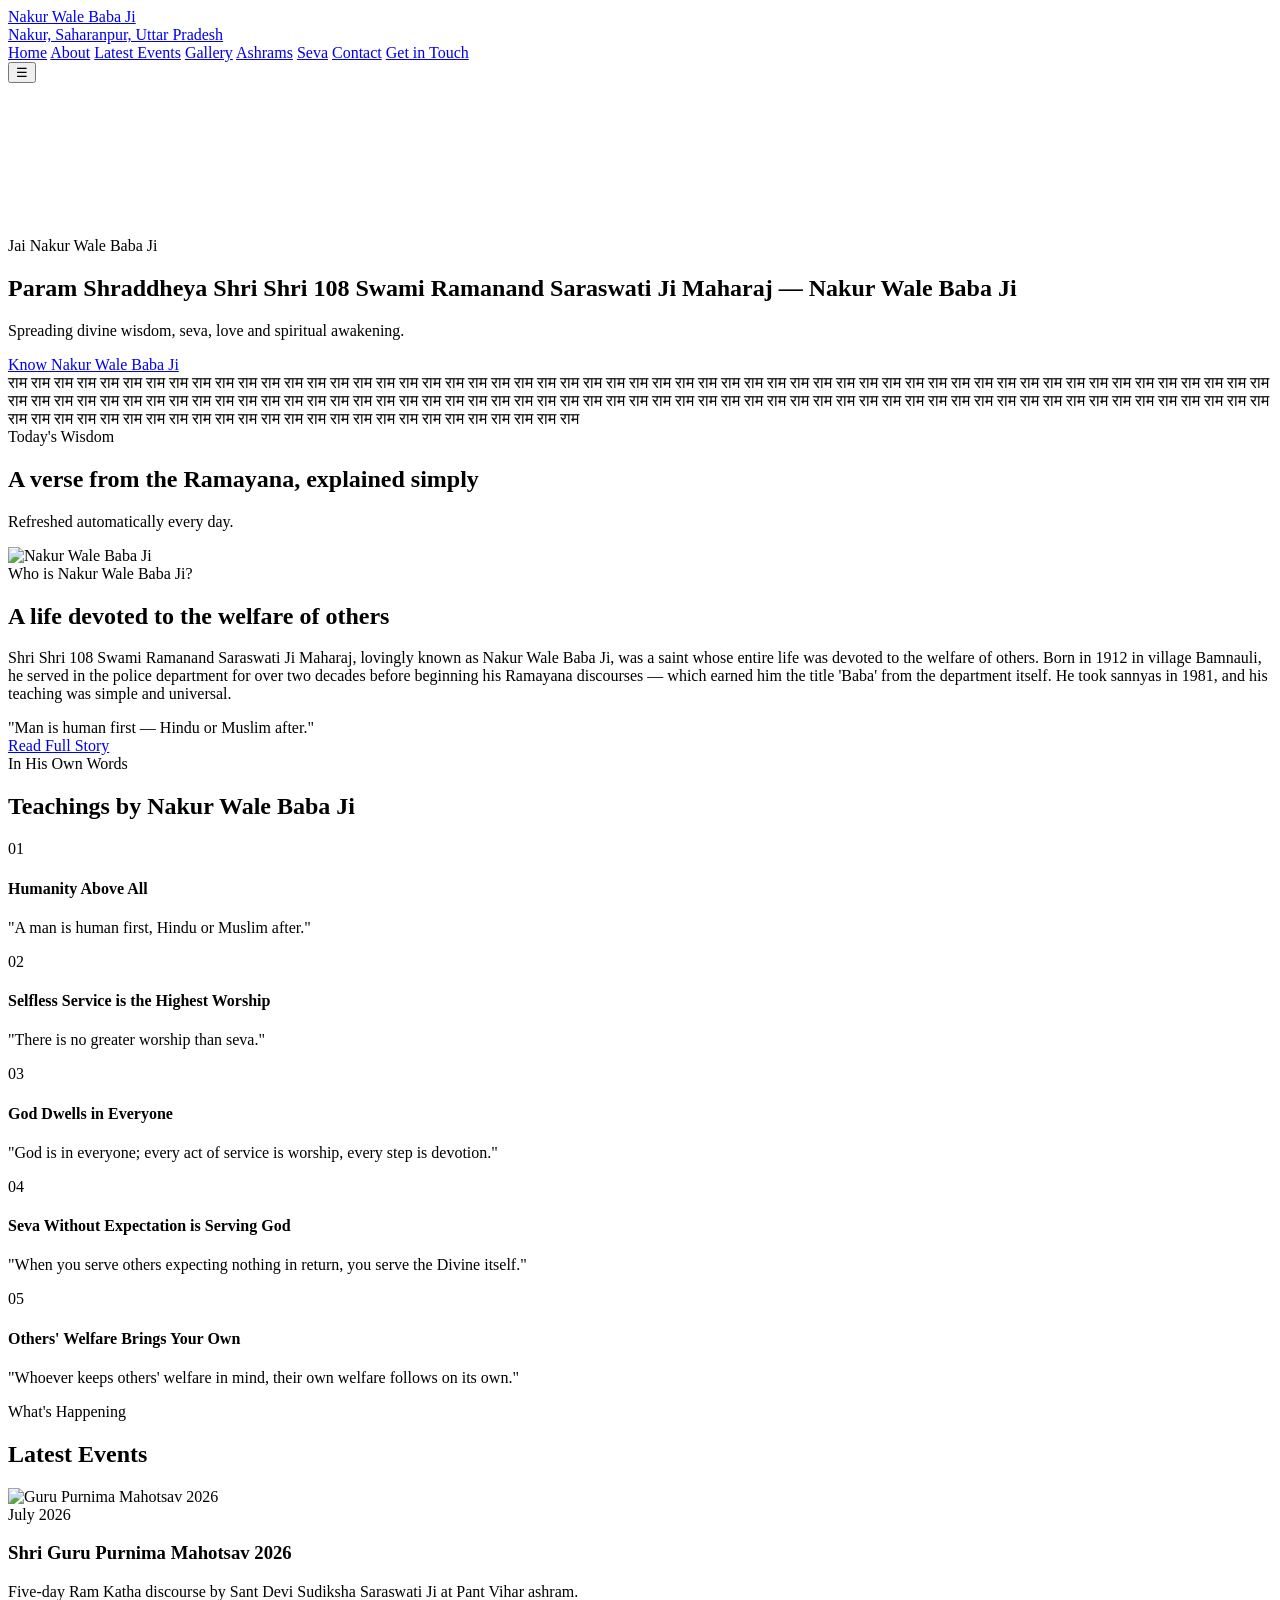
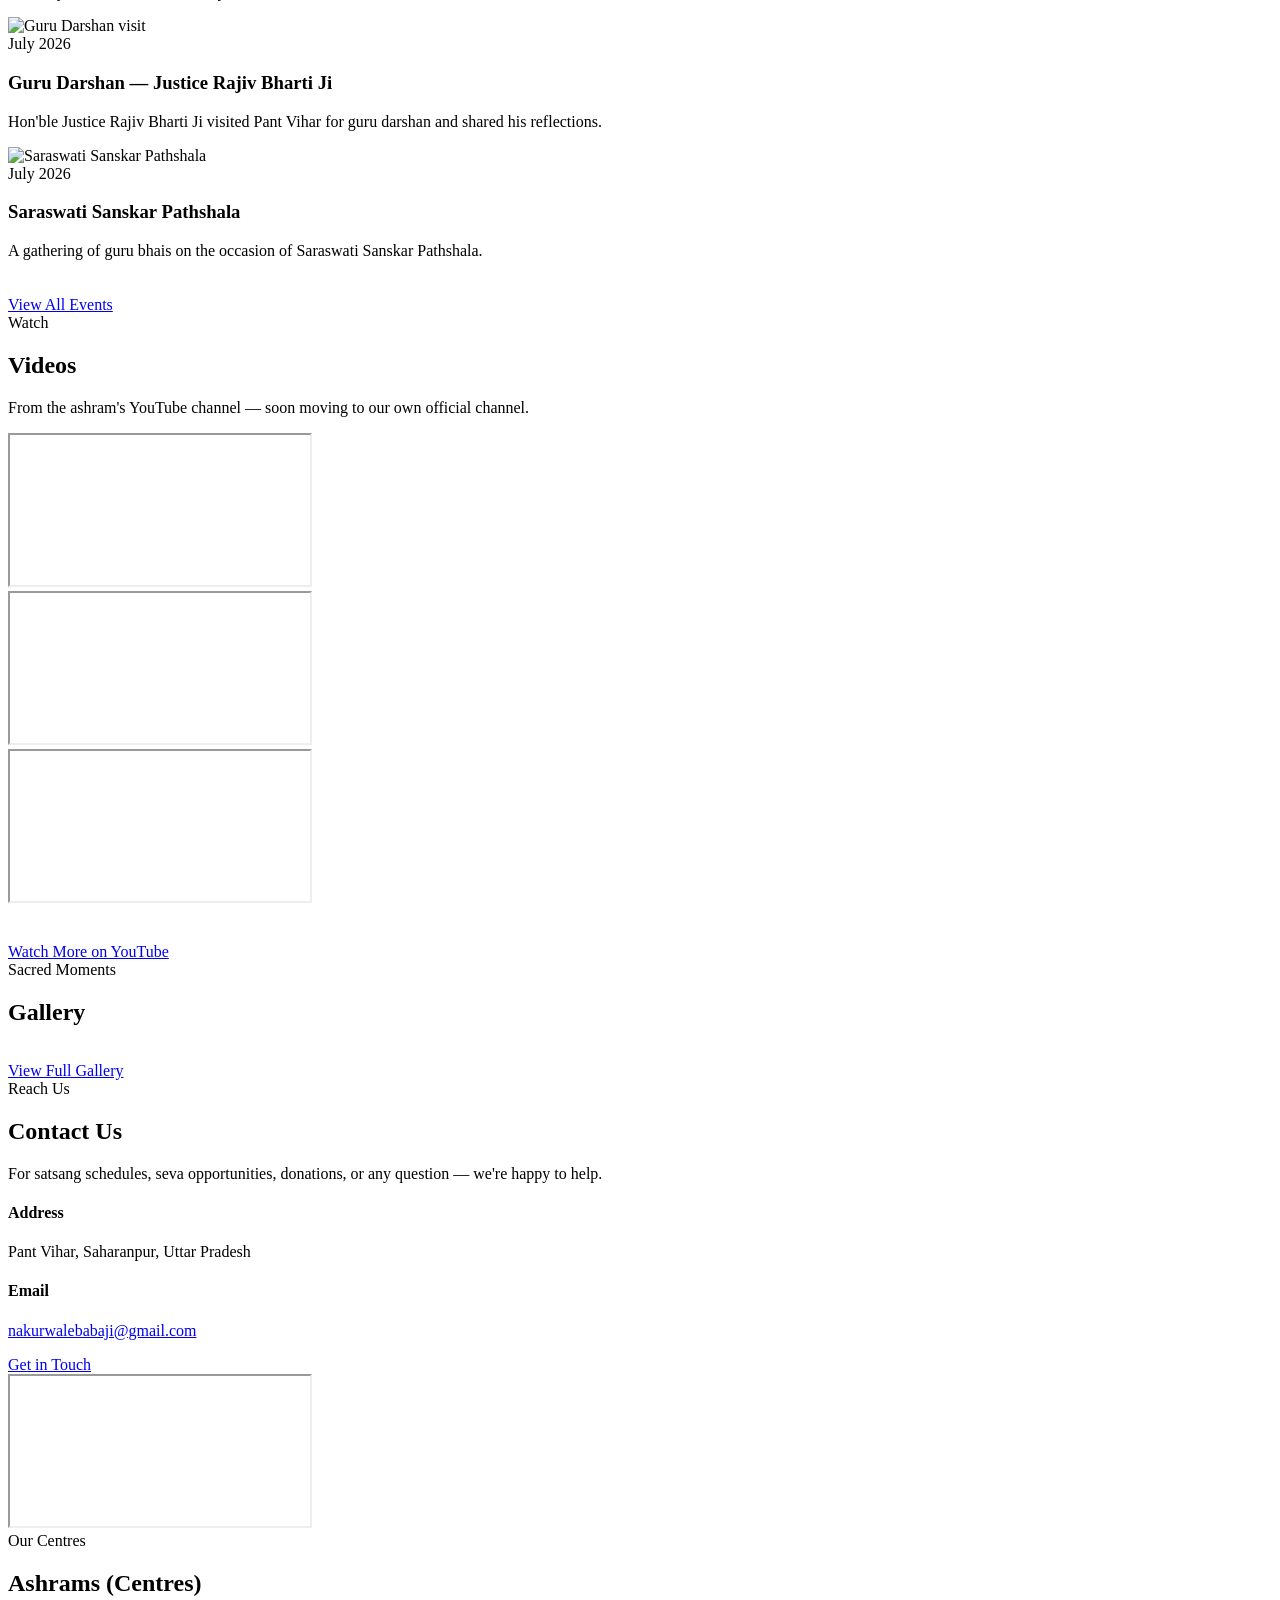
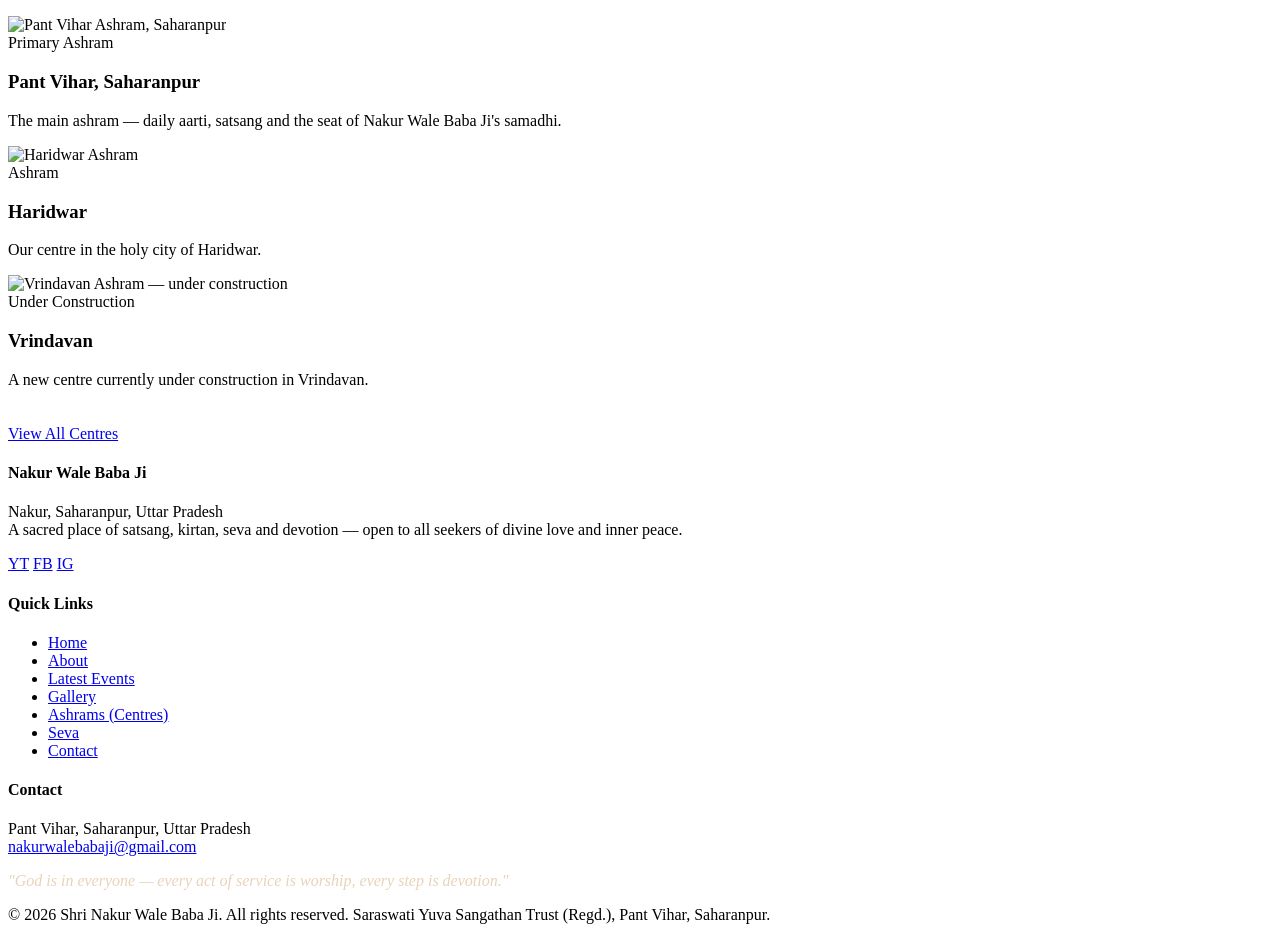
==== index.html @ 9f9c10e1 "Add files via upload" ====
<!DOCTYPE html>
<html lang="en">
<head>
<meta charset="UTF-8">
<meta name="viewport" content="width=device-width, initial-scale=1.0">
<title>Nakur Wale Baba Ji | Nakur, Saharanpur</title>
<meta name="description" content="Official website of Shri Nakur Wale Baba Ji — spreading divine wisdom, seva, love, and spiritual awakening from Nakur, Saharanpur.">
<link rel="preconnect" href="https://fonts.googleapis.com">
<link href="https://fonts.googleapis.com/css2?family=Merriweather:wght@700;900&family=Noto+Serif+Devanagari&family=Poppins:wght@400;500;600;700&display=swap" rel="stylesheet">
<link rel="stylesheet" href="assets/css/style.css">
</head>
<body>

<header class="site-header">
  <div class="header-inner">
    <a href="index.html" class="brand">
      <img src="https://nakurwalebabaji.com/images/logo.png" alt="Nakur Wale Baba Ji" onerror="this.style.display='none'">
      <div class="brand-text">
        <div class="title">Nakur Wale Baba Ji</div>
        <div class="sub">Nakur, Saharanpur, Uttar Pradesh</div>
      </div>
    </a>
    <nav class="nav">
      <a href="index.html" class="active">Home</a>
      <a href="about.html">About</a>
      <a href="events.html">Latest Events</a>
      <a href="gallery.html">Gallery</a>
      <a href="ashrams.html">Ashrams</a>
      <a href="seva.html">Seva</a>
      <a href="contact.html">Contact</a>
      <a href="contact.html" class="btn btn-primary nav-cta">Get in Touch</a>
    </nav>
    <button class="nav-toggle" aria-label="Menu">&#9776;</button>
  </div>
</header>

<!-- 1. HERO -->
<section class="hero">
  <video autoplay muted loop playsinline>
    <source src="https://nakurwalebabaji.com/background%20effect/hero-bg.mp4" type="video/mp4">
  </video>
  <div class="hero-content">
    <div class="hero-overline">Jai Nakur Wale Baba Ji</div>
    <h1>Param Shraddheya Shri Shri 108 Swami Ramanand Saraswati Ji Maharaj — Nakur Wale Baba Ji</h1>
    <p class="sub">Spreading divine wisdom, seva, love and spiritual awakening.</p>
    <div class="hero-buttons">
      <a href="about.html" class="btn btn-gold">Know Nakur Wale Baba Ji</a>
      <a href="contact.html" class="btn btn-outline" style="color:#fff;border-color:#fff;">Contact Us</a>
    </div>
  </div>
</section>
<div class="ram-band"><span>राम राम राम राम राम राम राम राम राम राम राम राम राम राम राम राम राम राम राम राम राम राम राम राम राम राम राम राम राम राम राम राम राम राम राम राम राम राम राम राम राम राम राम राम राम राम राम राम राम राम राम राम राम राम राम राम राम राम राम राम राम राम राम राम राम राम राम राम राम राम राम राम राम राम राम राम राम राम राम राम राम राम राम राम राम राम राम राम राम राम राम राम राम राम राम राम राम राम राम राम राम राम राम राम राम राम राम राम राम राम राम राम राम राम राम राम राम राम राम राम राम राम राम राम राम राम राम राम राम राम राम राम राम राम राम</span></div>

<!-- 2. TODAY'S WISDOM -->
<section class="section">
  <div class="container">
    <div class="section-head">
      <div class="overline">Today's Wisdom</div>
      <h2>A verse from the Ramayana, explained simply</h2>
      <p>Refreshed automatically every day.</p>
    </div>
    <div class="wisdom-card" id="daily-wisdom"><!-- filled by main.js --></div>
  </div>
</section>

<!-- 3. WHO IS NAKUR WALE BABA JI -->
<section class="section section-alt">
  <div class="container">
    <div class="bio-grid">
      <img src="https://nakurwalebabaji.com/images/Nakud%20wale%20baba%20ji/photo2.jpg" alt="Nakur Wale Baba Ji">
      <div>
        <div class="overline">Who is Nakur Wale Baba Ji?</div>
        <h2>A life devoted to the welfare of others</h2>
        <p>Shri Shri 108 Swami Ramanand Saraswati Ji Maharaj, lovingly known as Nakur Wale Baba Ji, was a saint whose entire life was devoted to the welfare of others. Born in 1912 in village Bamnauli, he served in the police department for over two decades before beginning his Ramayana discourses — which earned him the title 'Baba' from the department itself. He took sannyas in 1981, and his teaching was simple and universal.</p>
        <div class="pull-quote">"Man is human first — Hindu or Muslim after."</div>
        <a href="about.html" class="btn btn-primary">Read Full Story</a>
      </div>
    </div>
  </div>
</section>

<!-- 4. TOP 5 TEACHINGS -->
<section class="section">
  <div class="container">
    <div class="section-head">
      <div class="overline">In His Own Words</div>
      <h2>Teachings by Nakur Wale Baba Ji</h2>
    </div>
    <div class="teach-grid">
      <div class="teach-card"><div class="teach-num">01</div><h4>Humanity Above All</h4><p>"A man is human first, Hindu or Muslim after."</p></div>
      <div class="teach-card"><div class="teach-num">02</div><h4>Selfless Service is the Highest Worship</h4><p>"There is no greater worship than seva."</p></div>
      <div class="teach-card"><div class="teach-num">03</div><h4>God Dwells in Everyone</h4><p>"God is in everyone; every act of service is worship, every step is devotion."</p></div>
      <div class="teach-card"><div class="teach-num">04</div><h4>Seva Without Expectation is Serving God</h4><p>"When you serve others expecting nothing in return, you serve the Divine itself."</p></div>
      <div class="teach-card"><div class="teach-num">05</div><h4>Others' Welfare Brings Your Own</h4><p>"Whoever keeps others' welfare in mind, their own welfare follows on its own."</p></div>
    </div>
  </div>
</section>

<!-- 5. LATEST EVENTS -->
<section class="section section-alt">
  <div class="container">
    <div class="section-head">
      <div class="overline">What's Happening</div>
      <h2>Latest Events</h2>
    </div>
    <div class="card-grid">
      <div class="card">
        <img src="https://nakurwalebabaji.com/images/Different%20events/photo55.jpg" alt="Guru Purnima Mahotsav 2026">
        <div class="card-body">
          <div class="card-tag">July 2026</div>
          <h3>Shri Guru Purnima Mahotsav 2026</h3>
          <p>Five-day Ram Katha discourse by Sant Devi Sudiksha Saraswati Ji at Pant Vihar ashram.</p>
        </div>
      </div>
      <div class="card">
        <img src="https://nakurwalebabaji.com/images/Different%20events/photo60.jpg" alt="Guru Darshan visit">
        <div class="card-body">
          <div class="card-tag">July 2026</div>
          <h3>Guru Darshan — Justice Rajiv Bharti Ji</h3>
          <p>Hon'ble Justice Rajiv Bharti Ji visited Pant Vihar for guru darshan and shared his reflections.</p>
        </div>
      </div>
      <div class="card">
        <img src="https://nakurwalebabaji.com/images/Different%20events/photo63.jpg" alt="Saraswati Sanskar Pathshala">
        <div class="card-body">
          <div class="card-tag">July 2026</div>
          <h3>Saraswati Sanskar Pathshala</h3>
          <p>A gathering of guru bhais on the occasion of Saraswati Sanskar Pathshala.</p>
        </div>
      </div>
    </div>
    <div class="center" style="margin-top:36px;"><a href="events.html" class="btn btn-outline">View All Events</a></div>
  </div>
</section>

<!-- 6. VIDEOS -->
<section class="section">
  <div class="container">
    <div class="section-head">
      <div class="overline">Watch</div>
      <h2>Videos</h2>
      <p>From the ashram's YouTube channel — soon moving to our own official channel.</p>
    </div>
    <div class="video-grid">
      <div class="video-frame"><iframe src="https://www.youtube.com/embed/sif52bqb5RY" title="Guru Purnima Ram Katha Day 5" allowfullscreen></iframe></div>
      <div class="video-frame"><iframe src="https://www.youtube.com/embed/N9a1d86DzR4" title="Guru Darshan — Justice Rajiv Bharti Ji" allowfullscreen></iframe></div>
      <div class="video-frame"><iframe src="https://www.youtube.com/embed/VY44KoU8FEs" title="Guru Purnima Mahotsav performance" allowfullscreen></iframe></div>
    </div>
    <div class="center" style="margin-top:36px;"><a href="https://www.youtube.com/@bawavideo" target="_blank" rel="noopener" class="btn btn-outline">Watch More on YouTube</a></div>
  </div>
</section>

<!-- 7. GALLERY PREVIEW -->
<section class="section section-alt">
  <div class="container">
    <div class="section-head">
      <div class="overline">Sacred Moments</div>
      <h2>Gallery</h2>
    </div>
    <div class="gallery-grid" id="gallery-preview"><!-- filled by gallery-data.js --></div>
    <div class="center" style="margin-top:36px;"><a href="gallery.html" class="btn btn-outline">View Full Gallery</a></div>
  </div>
</section>

<!-- 8. CONTACT (mini) -->
<section class="section">
  <div class="container contact-grid">
    <div>
      <div class="overline">Reach Us</div>
      <h2>Contact Us</h2>
      <p>For satsang schedules, seva opportunities, donations, or any question — we're happy to help.</p>
      <div class="info-card">
        <h4>Address</h4>
        <p class="mb-0">Pant Vihar, Saharanpur, Uttar Pradesh</p>
      </div>
      <div class="info-card">
        <h4>Email</h4>
        <p class="mb-0"><a href="mailto:nakurwalebabaji@gmail.com">nakurwalebabaji@gmail.com</a></p>
      </div>
      <a href="contact.html" class="btn btn-primary">Get in Touch</a>
    </div>
    <div class="map-frame">
      <iframe src="https://www.google.com/maps/embed?pb=!1m18!1m12!1m3!1d216.07798300968773!2d77.53344246072008!3d29.94355222826942!2m3!1f0!2f0!3f0!3m2!1i1024!2i768!4f13.1!3m3!1m2!1s0x390eeb753256bc79%3A0x6774fd08e0a36e90!2sNakur%20Wale%20Baba%20Ji%20Ka%20Ashram!5e0!3m2!1sen!2sin" loading="lazy"></iframe>
    </div>
  </div>
</section>

<!-- 9. ASHRAMS (CENTRES) -->
<section class="section section-alt">
  <div class="container">
    <div class="section-head">
      <div class="overline">Our Centres</div>
      <h2>Ashrams (Centres)</h2>
    </div>
    <div class="card-grid">
      <div class="card">
        <img src="https://nakurwalebabaji.com/images/Different%20events/photo41.jpg" alt="Pant Vihar Ashram, Saharanpur">
        <div class="card-body">
          <div class="card-tag">Primary Ashram</div>
          <h3>Pant Vihar, Saharanpur</h3>
          <p>The main ashram — daily aarti, satsang and the seat of Nakur Wale Baba Ji's samadhi.</p>
        </div>
      </div>
      <div class="card">
        <img src="assets/img/ashram-haridwar.jpg" alt="Haridwar Ashram">
        <div class="card-body">
          <div class="card-tag">Ashram</div>
          <h3>Haridwar</h3>
          <p>Our centre in the holy city of Haridwar.</p>
        </div>
      </div>
      <div class="card">
        <img src="assets/img/ashram-vrindavan.jpg" alt="Vrindavan Ashram — under construction">
        <div class="card-body">
          <div class="card-tag">Under Construction</div>
          <h3>Vrindavan</h3>
          <p>A new centre currently under construction in Vrindavan.</p>
        </div>
      </div>
    </div>
    <div class="center" style="margin-top:36px;"><a href="ashrams.html" class="btn btn-outline">View All Centres</a></div>
  </div>
</section>

<footer class="site-footer">
  <div class="container">
    <div class="footer-grid">
      <div>
        <h4>Nakur Wale Baba Ji</h4>
        <p>Nakur, Saharanpur, Uttar Pradesh<br>A sacred place of satsang, kirtan, seva and devotion — open to all seekers of divine love and inner peace.</p>
        <div class="social-row">
          <a href="https://www.youtube.com/@bawavideo" target="_blank" rel="noopener" title="YouTube">YT</a>
          <a href="https://www.facebook.com/bawajinakurwale" target="_blank" rel="noopener" title="Facebook">FB</a>
          <a href="https://www.instagram.com/nakur_wale_baba_ji/" target="_blank" rel="noopener" title="Instagram">IG</a>
        </div>
      </div>
      <div>
        <h4>Quick Links</h4>
        <ul class="footer-links">
          <li><a href="index.html">Home</a></li>
          <li><a href="about.html">About</a></li>
          <li><a href="events.html">Latest Events</a></li>
          <li><a href="gallery.html">Gallery</a></li>
          <li><a href="ashrams.html">Ashrams (Centres)</a></li>
          <li><a href="seva.html">Seva</a></li>
          <li><a href="contact.html">Contact</a></li>
        </ul>
      </div>
      <div>
        <h4>Contact</h4>
        <p>Pant Vihar, Saharanpur, Uttar Pradesh<br><a href="mailto:nakurwalebabaji@gmail.com">nakurwalebabaji@gmail.com</a></p>
        <p style="font-style:italic;color:#e8d3b8;">"God is in everyone — every act of service is worship, every step is devotion."</p>
      </div>
    </div>
    <div class="footer-bottom">© 2026 Shri Nakur Wale Baba Ji. All rights reserved. Saraswati Yuva Sangathan Trust (Regd.), Pant Vihar, Saharanpur.</div>
  </div>
</footer>

<script src="assets/js/gallery-data.js"></script>
<script src="assets/js/main.js"></script>
<script>document.addEventListener("DOMContentLoaded", function(){ renderGalleryPreview("gallery-preview", 3); });</script>
</body>
</html>
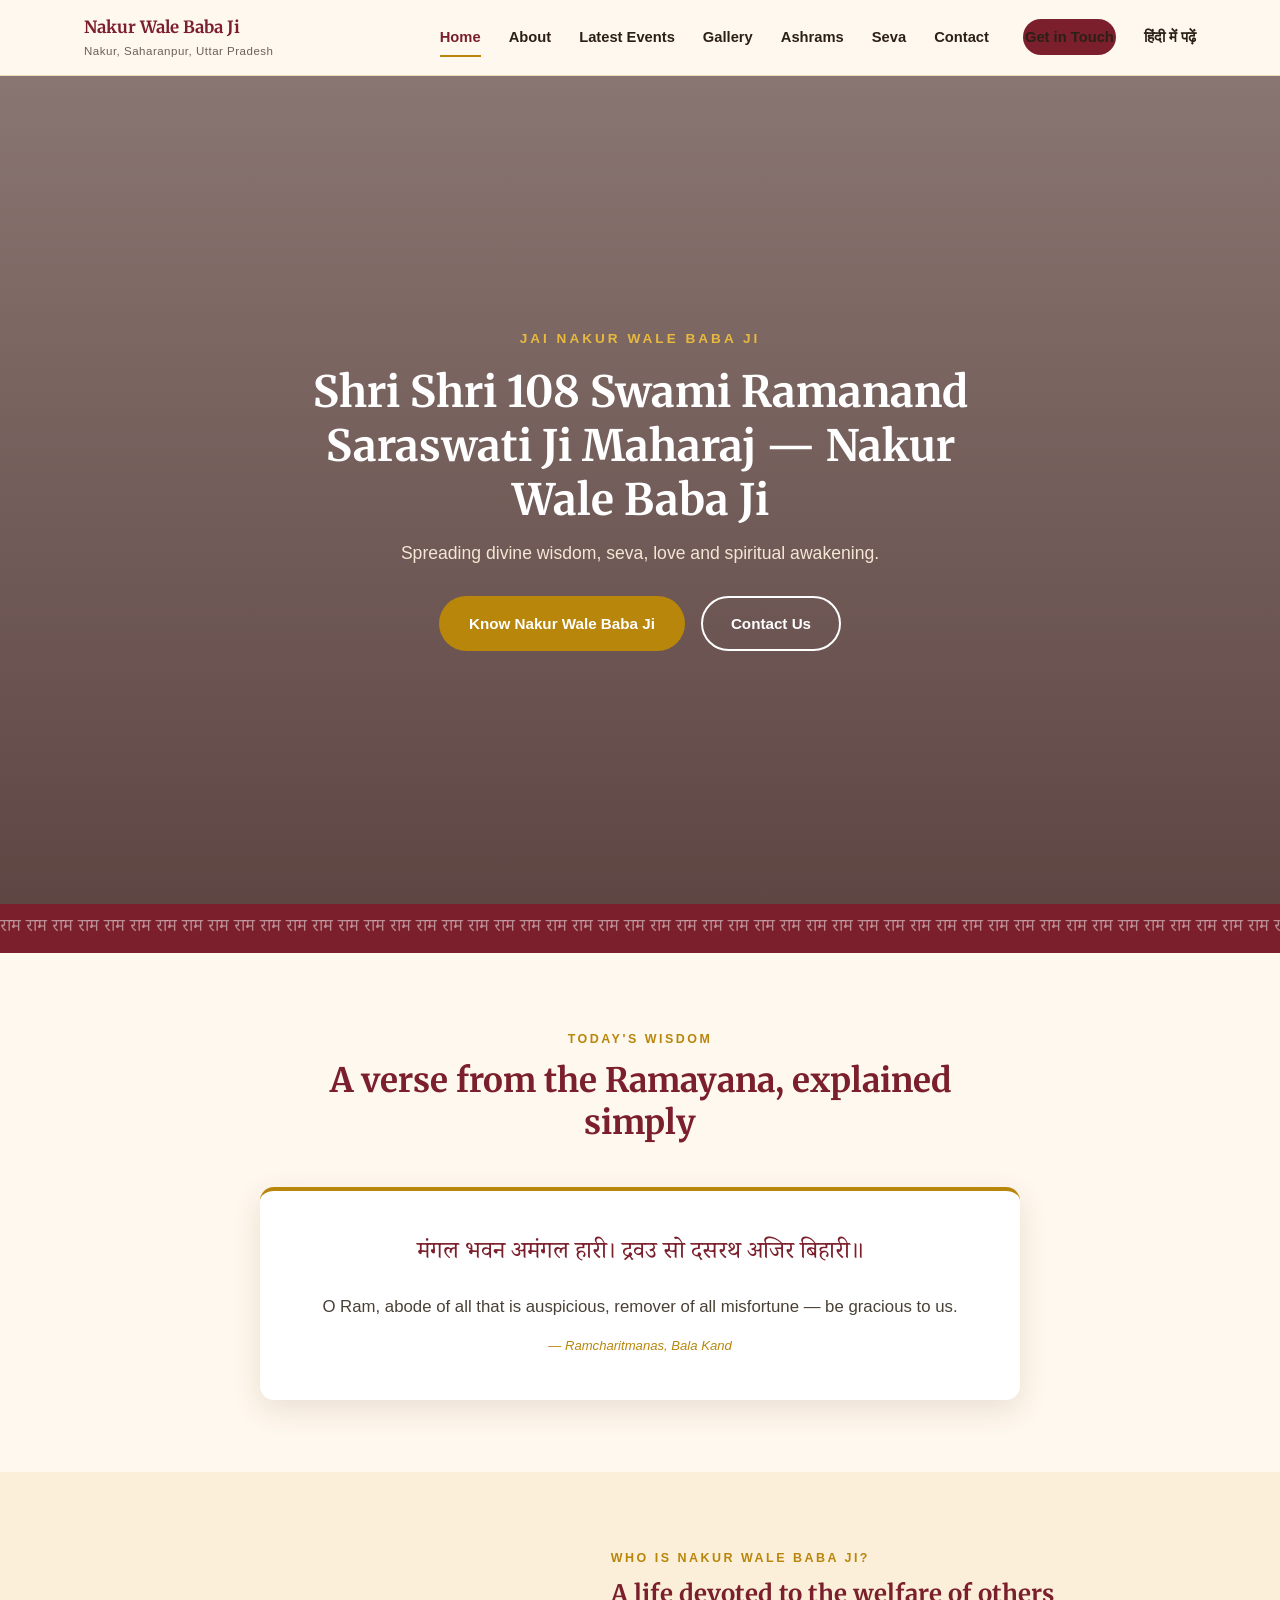
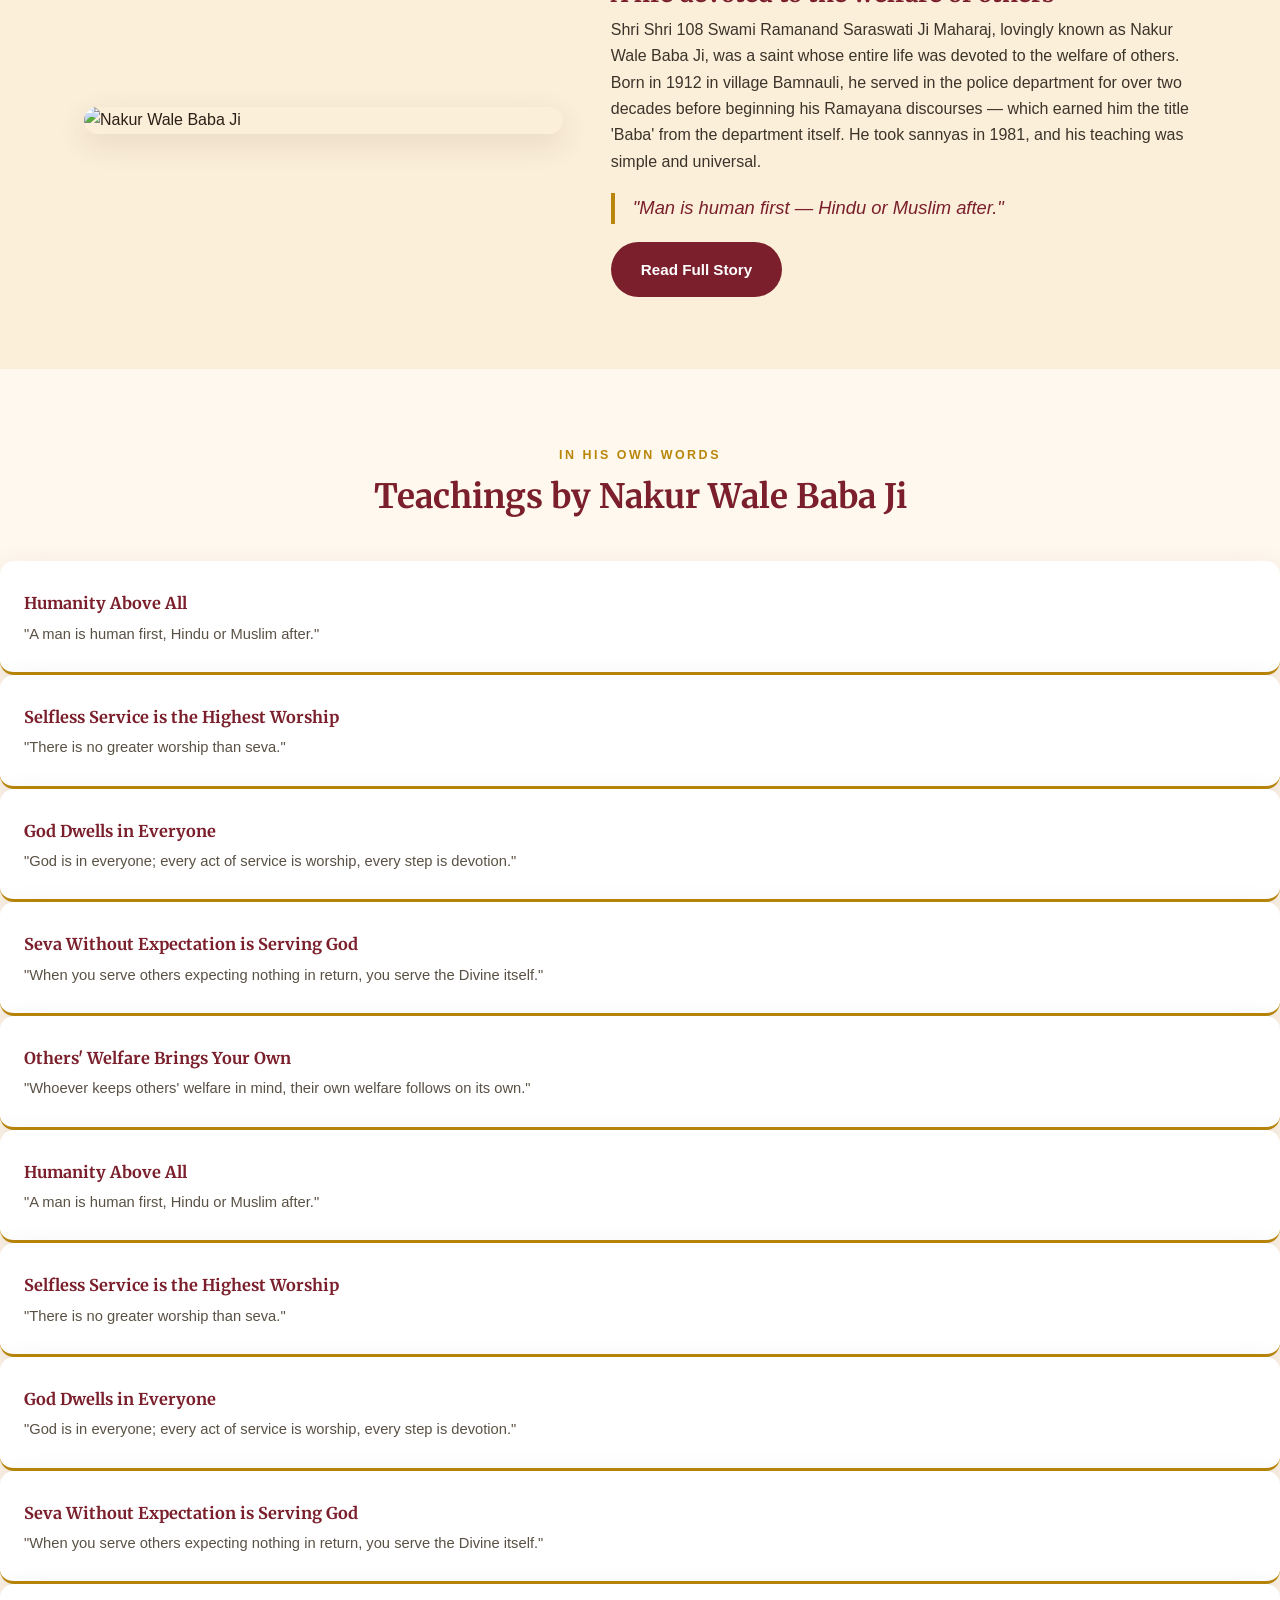
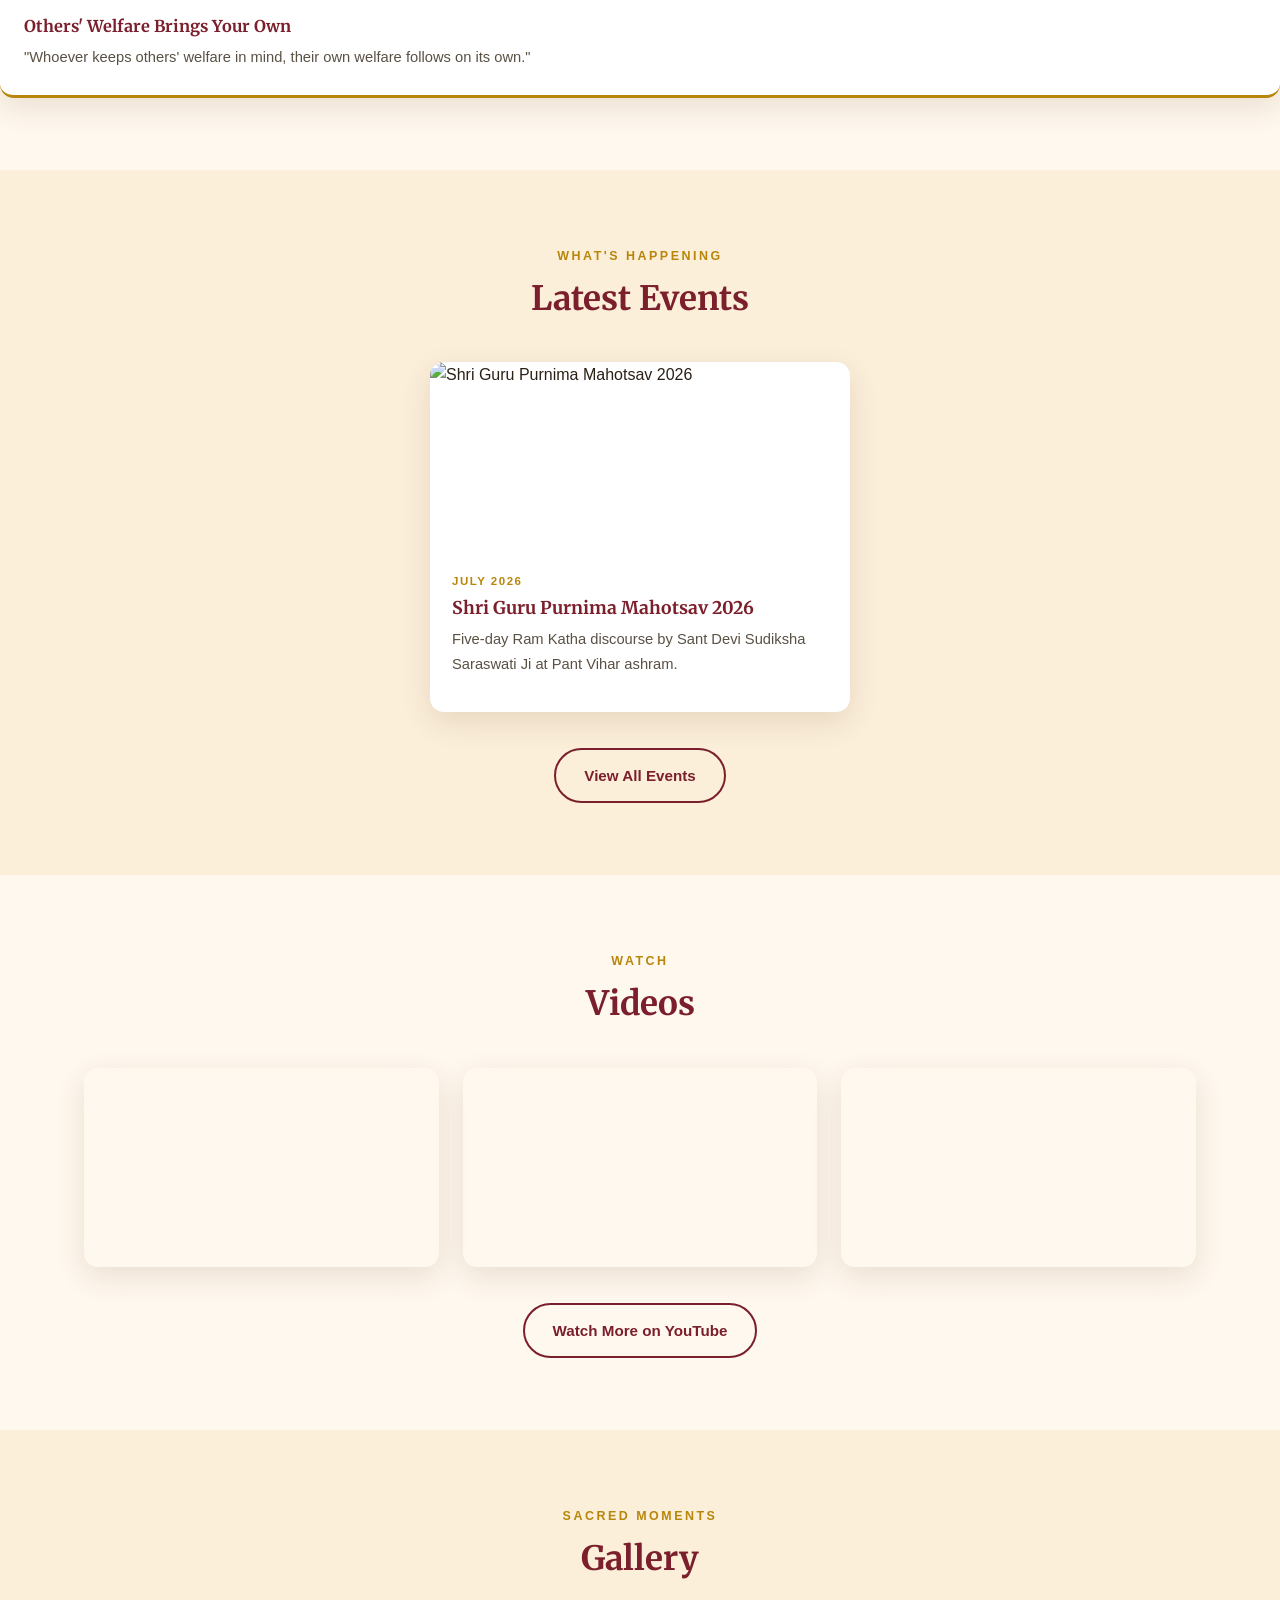
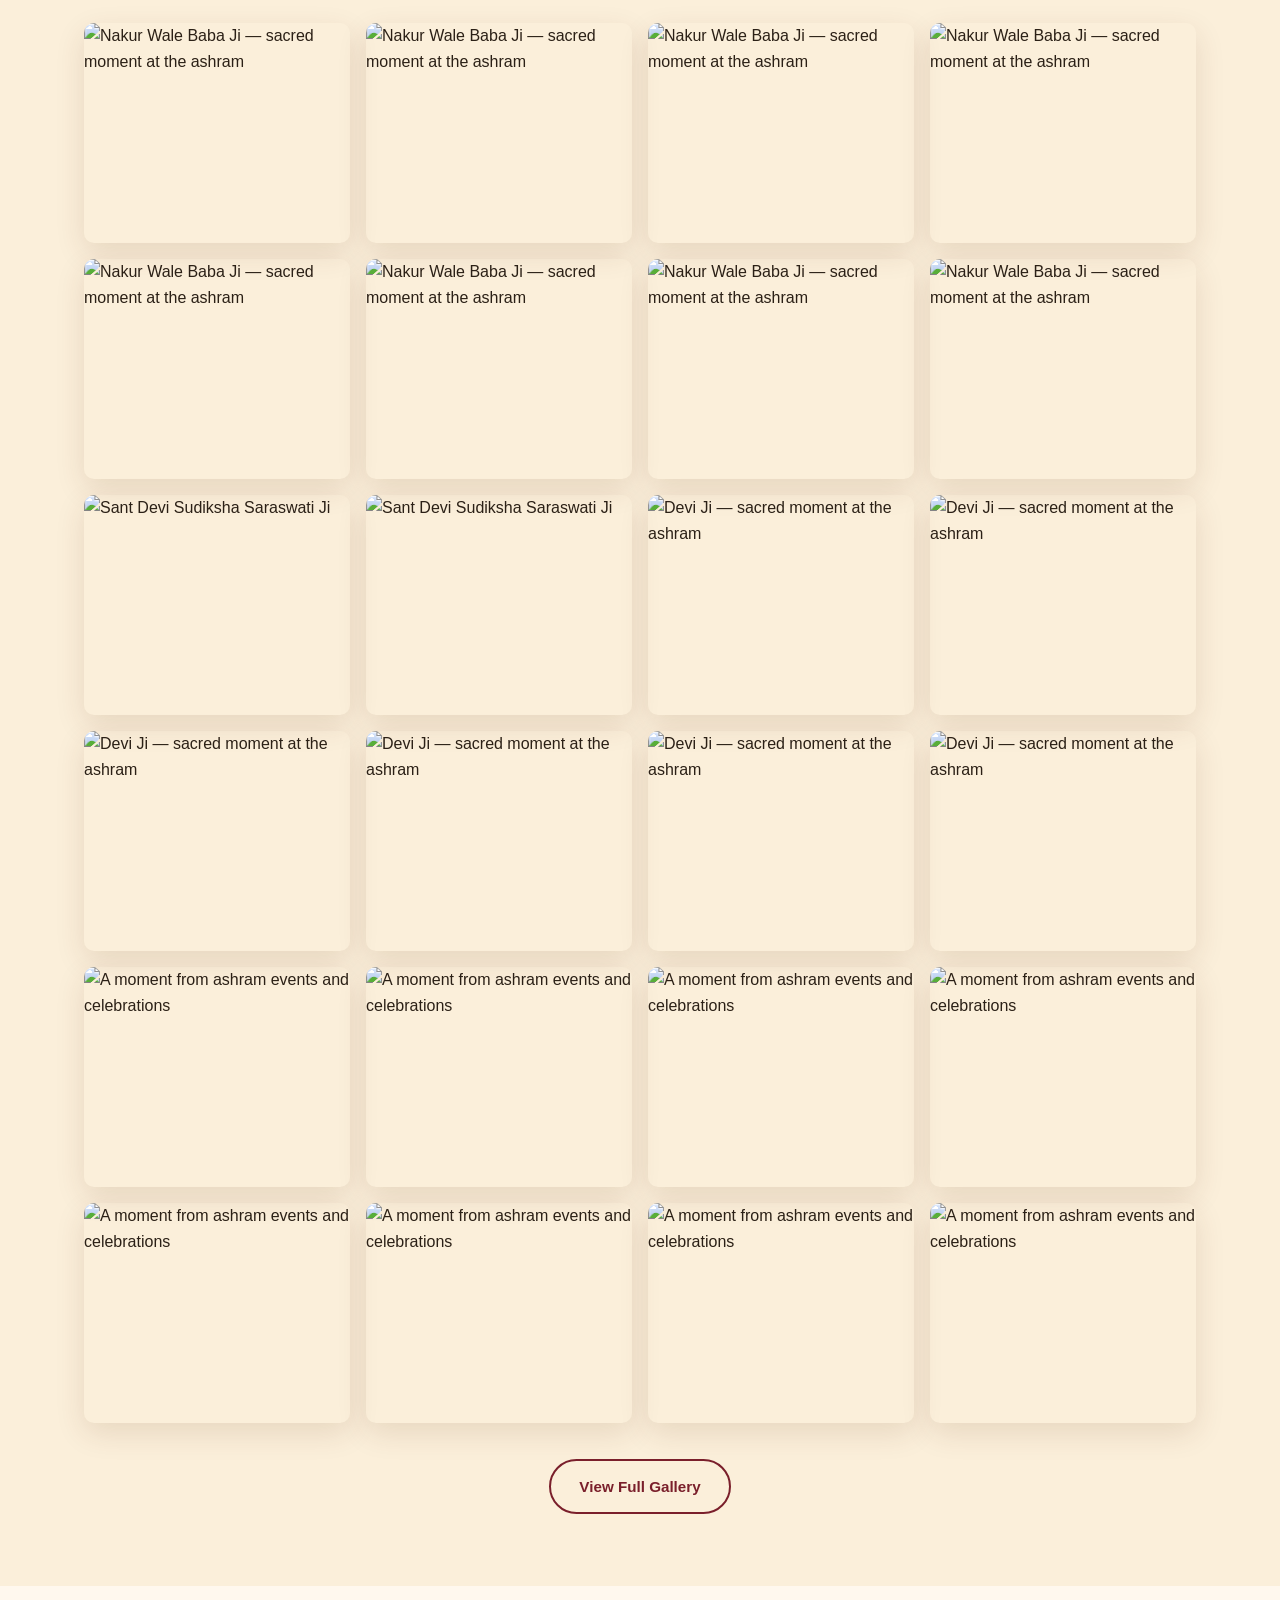
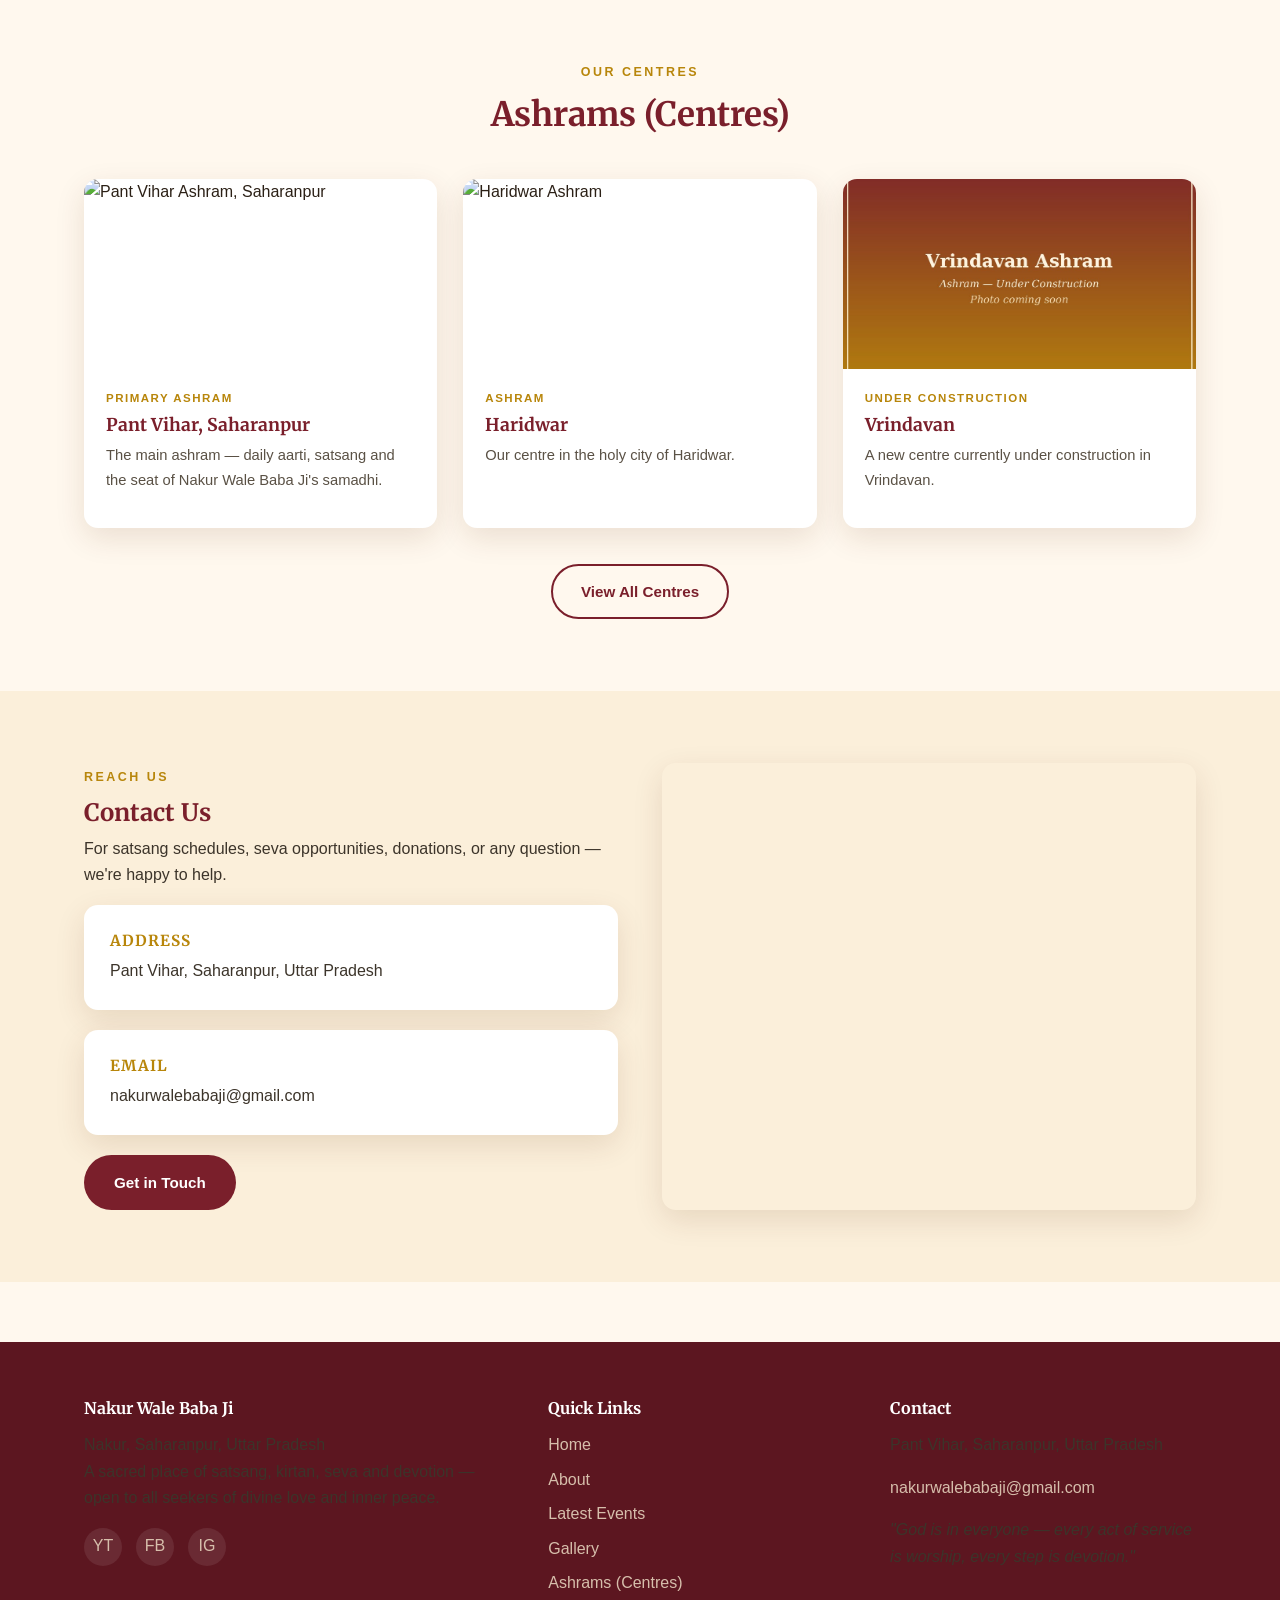
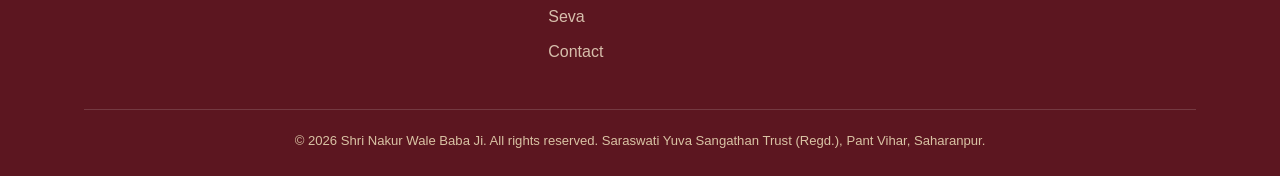
==== commit 764b27cd: "Add files via upload" ====
--- a/index.html
+++ b/index.html
@@ -16,19 +16,20 @@
     <a href="index.html" class="brand">
       <img src="https://nakurwalebabaji.com/images/logo.png" alt="Nakur Wale Baba Ji" onerror="this.style.display='none'">
       <div class="brand-text">
-        <div class="title">Nakur Wale Baba Ji</div>
-        <div class="sub">Nakur, Saharanpur, Uttar Pradesh</div>
+        <div class="title" data-en="Nakur Wale Baba Ji" data-hi="नकुड़ वाले बाबा जी">Nakur Wale Baba Ji</div>
+        <div class="sub" data-en="Nakur, Saharanpur, Uttar Pradesh" data-hi="नकुड़, सहारनपुर, उत्तर प्रदेश">Nakur, Saharanpur, Uttar Pradesh</div>
       </div>
     </a>
     <nav class="nav">
-      <a href="index.html" class="active">Home</a>
-      <a href="about.html">About</a>
-      <a href="events.html">Latest Events</a>
-      <a href="gallery.html">Gallery</a>
-      <a href="ashrams.html">Ashrams</a>
-      <a href="seva.html">Seva</a>
-      <a href="contact.html">Contact</a>
-      <a href="contact.html" class="btn btn-primary nav-cta">Get in Touch</a>
+      <a href="index.html" class="active" data-en="Home" data-hi="होम">Home</a>
+      <a href="about.html" data-en="About" data-hi="परिचय">About</a>
+      <a href="events.html" data-en="Latest Events" data-hi="ताज़ा कार्यक्रम">Latest Events</a>
+      <a href="gallery.html" data-en="Gallery" data-hi="गैलरी">Gallery</a>
+      <a href="ashrams.html" data-en="Ashrams" data-hi="आश्रम">Ashrams</a>
+      <a href="seva.html" data-en="Seva" data-hi="सेवा">Seva</a>
+      <a href="contact.html" data-en="Contact" data-hi="संपर्क">Contact</a>
+      <a href="contact.html" class="btn btn-primary nav-cta" data-en="Get in Touch" data-hi="संपर्क करें">Get in Touch</a>
+      <a href="#" id="lang-toggle" class="lang-toggle" data-en="हिंदी में पढ़ें" data-hi="En">हिंदी में पढ़ें</a>
     </nav>
     <button class="nav-toggle" aria-label="Menu">&#9776;</button>
   </div>
@@ -40,12 +41,12 @@
     <source src="https://nakurwalebabaji.com/background%20effect/hero-bg.mp4" type="video/mp4">
   </video>
   <div class="hero-content">
-    <div class="hero-overline">Jai Nakur Wale Baba Ji</div>
-    <h1>Param Shraddheya Shri Shri 108 Swami Ramanand Saraswati Ji Maharaj — Nakur Wale Baba Ji</h1>
-    <p class="sub">Spreading divine wisdom, seva, love and spiritual awakening.</p>
+    <div class="hero-overline" data-en="Jai Nakur Wale Baba Ji" data-hi="जय नकुड़ वाले बाबा जी">Jai Nakur Wale Baba Ji</div>
+    <h1 data-en="Shri Shri 108 Swami Ramanand Saraswati Ji Maharaj — Nakur Wale Baba Ji" data-hi="श्री श्री 108 स्वामी रामानंद सरस्वती जी महाराज — नकुड़ वाले बाबा जी">Shri Shri 108 Swami Ramanand Saraswati Ji Maharaj — Nakur Wale Baba Ji</h1>
+    <p class="sub" data-en="Spreading divine wisdom, seva, love and spiritual awakening." data-hi="दिव्य ज्ञान, सेवा, प्रेम और आध्यात्मिक जागृति का प्रसार।">Spreading divine wisdom, seva, love and spiritual awakening.</p>
     <div class="hero-buttons">
-      <a href="about.html" class="btn btn-gold">Know Nakur Wale Baba Ji</a>
-      <a href="contact.html" class="btn btn-outline" style="color:#fff;border-color:#fff;">Contact Us</a>
+      <a href="about.html" class="btn btn-gold" data-en="Know Nakur Wale Baba Ji" data-hi="नकुड़ वाले बाबा जी को जानें">Know Nakur Wale Baba Ji</a>
+      <a href="contact.html" class="btn btn-outline" style="color:#fff;border-color:#fff;" data-en="Contact Us" data-hi="संपर्क करें">Contact Us</a>
     </div>
   </div>
 </section>
@@ -55,9 +56,8 @@
 <section class="section">
   <div class="container">
     <div class="section-head">
-      <div class="overline">Today's Wisdom</div>
-      <h2>A verse from the Ramayana, explained simply</h2>
-      <p>Refreshed automatically every day.</p>
+      <div class="overline" data-en="Today's Wisdom" data-hi="आज का ज्ञान">Today's Wisdom</div>
+      <h2 data-en="A verse from the Ramayana, explained simply" data-hi="रामायण की एक चौपाई, सरल भाषा में">A verse from the Ramayana, explained simply</h2>
     </div>
     <div class="wisdom-card" id="daily-wisdom"><!-- filled by main.js --></div>
   </div>
@@ -69,29 +69,37 @@
     <div class="bio-grid">
       <img src="https://nakurwalebabaji.com/images/Nakud%20wale%20baba%20ji/photo2.jpg" alt="Nakur Wale Baba Ji">
       <div>
-        <div class="overline">Who is Nakur Wale Baba Ji?</div>
-        <h2>A life devoted to the welfare of others</h2>
-        <p>Shri Shri 108 Swami Ramanand Saraswati Ji Maharaj, lovingly known as Nakur Wale Baba Ji, was a saint whose entire life was devoted to the welfare of others. Born in 1912 in village Bamnauli, he served in the police department for over two decades before beginning his Ramayana discourses — which earned him the title 'Baba' from the department itself. He took sannyas in 1981, and his teaching was simple and universal.</p>
-        <div class="pull-quote">"Man is human first — Hindu or Muslim after."</div>
-        <a href="about.html" class="btn btn-primary">Read Full Story</a>
-      </div>
-    </div>
-  </div>
-</section>
-
-<!-- 4. TOP 5 TEACHINGS -->
-<section class="section">
-  <div class="container">
-    <div class="section-head">
-      <div class="overline">In His Own Words</div>
-      <h2>Teachings by Nakur Wale Baba Ji</h2>
-    </div>
-    <div class="teach-grid">
-      <div class="teach-card"><div class="teach-num">01</div><h4>Humanity Above All</h4><p>"A man is human first, Hindu or Muslim after."</p></div>
-      <div class="teach-card"><div class="teach-num">02</div><h4>Selfless Service is the Highest Worship</h4><p>"There is no greater worship than seva."</p></div>
-      <div class="teach-card"><div class="teach-num">03</div><h4>God Dwells in Everyone</h4><p>"God is in everyone; every act of service is worship, every step is devotion."</p></div>
-      <div class="teach-card"><div class="teach-num">04</div><h4>Seva Without Expectation is Serving God</h4><p>"When you serve others expecting nothing in return, you serve the Divine itself."</p></div>
-      <div class="teach-card"><div class="teach-num">05</div><h4>Others' Welfare Brings Your Own</h4><p>"Whoever keeps others' welfare in mind, their own welfare follows on its own."</p></div>
+        <div class="overline" data-en="Who is Nakur Wale Baba Ji?" data-hi="नकुड़ वाले बाबा जी कौन हैं?">Who is Nakur Wale Baba Ji?</div>
+        <h2 data-en="A life devoted to the welfare of others" data-hi="दूसरों के कल्याण को समर्पित एक जीवन">A life devoted to the welfare of others</h2>
+        <p data-en="Shri Shri 108 Swami Ramanand Saraswati Ji Maharaj, lovingly known as Nakur Wale Baba Ji, was a saint whose entire life was devoted to the welfare of others. Born in 1912 in village Bamnauli, he served in the police department for over two decades before beginning his Ramayana discourses — which earned him the title 'Baba' from the department itself. He took sannyas in 1981, and his teaching was simple and universal." data-hi="श्री श्री 108 स्वामी रामानंद सरस्वती जी महाराज, जिन्हें प्रेम से नकुड़ वाले बाबा जी कहा जाता है, एक ऐसे संत थे जिनका पूरा जीवन दूसरों के कल्याण को समर्पित था। 1912 में ग्राम बामनौली में जन्मे, उन्होंने दो दशकों से अधिक समय तक पुलिस विभाग में सेवा की, इससे पहले कि उन्होंने रामायण के प्रवचन शुरू किए — जिसके कारण विभाग ने स्वयं उन्हें 'बाबा' की उपाधि दी। उन्होंने 1981 में संन्यास लिया, और उनकी शिक्षा सरल और सार्वभौमिक थी।">Shri Shri 108 Swami Ramanand Saraswati Ji Maharaj, lovingly known as Nakur Wale Baba Ji, was a saint whose entire life was devoted to the welfare of others. Born in 1912 in village Bamnauli, he served in the police department for over two decades before beginning his Ramayana discourses — which earned him the title 'Baba' from the department itself. He took sannyas in 1981, and his teaching was simple and universal.</p>
+        <div class="pull-quote" data-en="&quot;Man is human first — Hindu or Muslim after.&quot;" data-hi="&quot;इंसान पहले है, हिंदू या मुसलमान बाद में।&quot;">"Man is human first — Hindu or Muslim after."</div>
+        <a href="about.html" class="btn btn-primary" data-en="Read Full Story" data-hi="पूरी कहानी पढ़ें">Read Full Story</a>
+      </div>
+    </div>
+  </div>
+</section>
+
+<!-- 4. TOP 5 TEACHINGS (infinite horizontal scroll) -->
+<section class="section">
+  <div class="container">
+    <div class="section-head">
+      <div class="overline" data-en="In His Own Words" data-hi="उन्हीं के शब्दों में">In His Own Words</div>
+      <h2 data-en="Teachings by Nakur Wale Baba Ji" data-hi="नकुड़ वाले बाबा जी की शिक्षाएं">Teachings by Nakur Wale Baba Ji</h2>
+    </div>
+  </div>
+  <div class="teach-scroll">
+    <div class="teach-track">
+      <div class="teach-card"><h4 data-en="Humanity Above All" data-hi="सबसे ऊपर मानवता">Humanity Above All</h4><p data-en="&quot;A man is human first, Hindu or Muslim after.&quot;" data-hi="&quot;इंसान पहले है, हिंदू या मुसलमान बाद में।&quot;">"A man is human first, Hindu or Muslim after."</p></div>
+      <div class="teach-card"><h4 data-en="Selfless Service is the Highest Worship" data-hi="निःस्वार्थ सेवा ही सबसे बड़ी पूजा है">Selfless Service is the Highest Worship</h4><p data-en="&quot;There is no greater worship than seva.&quot;" data-hi="&quot;सेवा से बड़ी कोई पूजा नहीं।&quot;">"There is no greater worship than seva."</p></div>
+      <div class="teach-card"><h4 data-en="God Dwells in Everyone" data-hi="ईश्वर सबमें बसते हैं">God Dwells in Everyone</h4><p data-en="&quot;God is in everyone; every act of service is worship, every step is devotion.&quot;" data-hi="&quot;सब में ईश्वर है — हर सेवा में सेवा, हर कदम में भक्ति।&quot;">"God is in everyone; every act of service is worship, every step is devotion."</p></div>
+      <div class="teach-card"><h4 data-en="Seva Without Expectation is Serving God" data-hi="बिना अपेक्षा की सेवा ही ईश्वर की सेवा है">Seva Without Expectation is Serving God</h4><p data-en="&quot;When you serve others expecting nothing in return, you serve the Divine itself.&quot;" data-hi="&quot;जब आप बिना किसी प्रतिफल की आशा के दूसरों की सेवा करते हैं, तब आप स्वयं ईश्वर की सेवा करते हैं।&quot;">"When you serve others expecting nothing in return, you serve the Divine itself."</p></div>
+      <div class="teach-card"><h4 data-en="Others' Welfare Brings Your Own" data-hi="दूसरों का कल्याण, अपना कल्याण">Others' Welfare Brings Your Own</h4><p data-en="&quot;Whoever keeps others' welfare in mind, their own welfare follows on its own.&quot;" data-hi="&quot;औरों के कल्याण में रहता जिनका ध्यान, उनका अपने आप हो जाता कल्याण।&quot;">"Whoever keeps others' welfare in mind, their own welfare follows on its own."</p></div>
+      <!-- duplicate set for seamless infinite loop -->
+      <div class="teach-card" aria-hidden="true"><h4 data-en="Humanity Above All" data-hi="सबसे ऊपर मानवता">Humanity Above All</h4><p data-en="&quot;A man is human first, Hindu or Muslim after.&quot;" data-hi="&quot;इंसान पहले है, हिंदू या मुसलमान बाद में।&quot;">"A man is human first, Hindu or Muslim after."</p></div>
+      <div class="teach-card" aria-hidden="true"><h4 data-en="Selfless Service is the Highest Worship" data-hi="निःस्वार्थ सेवा ही सबसे बड़ी पूजा है">Selfless Service is the Highest Worship</h4><p data-en="&quot;There is no greater worship than seva.&quot;" data-hi="&quot;सेवा से बड़ी कोई पूजा नहीं।&quot;">"There is no greater worship than seva."</p></div>
+      <div class="teach-card" aria-hidden="true"><h4 data-en="God Dwells in Everyone" data-hi="ईश्वर सबमें बसते हैं">God Dwells in Everyone</h4><p data-en="&quot;God is in everyone; every act of service is worship, every step is devotion.&quot;" data-hi="&quot;सब में ईश्वर है — हर सेवा में सेवा, हर कदम में भक्ति।&quot;">"God is in everyone; every act of service is worship, every step is devotion."</p></div>
+      <div class="teach-card" aria-hidden="true"><h4 data-en="Seva Without Expectation is Serving God" data-hi="बिना अपेक्षा की सेवा ही ईश्वर की सेवा है">Seva Without Expectation is Serving God</h4><p data-en="&quot;When you serve others expecting nothing in return, you serve the Divine itself.&quot;" data-hi="&quot;जब आप बिना किसी प्रतिफल की आशा के दूसरों की सेवा करते हैं, तब आप स्वयं ईश्वर की सेवा करते हैं।&quot;">"When you serve others expecting nothing in return, you serve the Divine itself."</p></div>
+      <div class="teach-card" aria-hidden="true"><h4 data-en="Others' Welfare Brings Your Own" data-hi="दूसरों का कल्याण, अपना कल्याण">Others' Welfare Brings Your Own</h4><p data-en="&quot;Whoever keeps others' welfare in mind, their own welfare follows on its own.&quot;" data-hi="&quot;औरों के कल्याण में रहता जिनका ध्यान, उनका अपने आप हो जाता कल्याण।&quot;">"Whoever keeps others' welfare in mind, their own welfare follows on its own."</p></div>
     </div>
   </div>
 </section>
@@ -100,36 +108,20 @@
 <section class="section section-alt">
   <div class="container">
     <div class="section-head">
-      <div class="overline">What's Happening</div>
-      <h2>Latest Events</h2>
-    </div>
-    <div class="card-grid">
-      <div class="card">
-        <img src="https://nakurwalebabaji.com/images/Different%20events/photo55.jpg" alt="Guru Purnima Mahotsav 2026">
-        <div class="card-body">
-          <div class="card-tag">July 2026</div>
-          <h3>Shri Guru Purnima Mahotsav 2026</h3>
-          <p>Five-day Ram Katha discourse by Sant Devi Sudiksha Saraswati Ji at Pant Vihar ashram.</p>
-        </div>
-      </div>
-      <div class="card">
-        <img src="https://nakurwalebabaji.com/images/Different%20events/photo60.jpg" alt="Guru Darshan visit">
-        <div class="card-body">
-          <div class="card-tag">July 2026</div>
-          <h3>Guru Darshan — Justice Rajiv Bharti Ji</h3>
-          <p>Hon'ble Justice Rajiv Bharti Ji visited Pant Vihar for guru darshan and shared his reflections.</p>
-        </div>
-      </div>
-      <div class="card">
-        <img src="https://nakurwalebabaji.com/images/Different%20events/photo63.jpg" alt="Saraswati Sanskar Pathshala">
-        <div class="card-body">
-          <div class="card-tag">July 2026</div>
-          <h3>Saraswati Sanskar Pathshala</h3>
-          <p>A gathering of guru bhais on the occasion of Saraswati Sanskar Pathshala.</p>
-        </div>
-      </div>
-    </div>
-    <div class="center" style="margin-top:36px;"><a href="events.html" class="btn btn-outline">View All Events</a></div>
+      <div class="overline" data-en="What's Happening" data-hi="क्या हो रहा है">What's Happening</div>
+      <h2 data-en="Latest Events" data-hi="ताज़ा कार्यक्रम">Latest Events</h2>
+    </div>
+    <div class="card-grid" style="max-width:420px;margin:0 auto;">
+      <div class="card">
+        <img src="https://nakurwalebabaji.com/images/Nakud%20wale%20baba%20ji/photo4.jpg" alt="Shri Guru Purnima Mahotsav 2026">
+        <div class="card-body">
+          <div class="card-tag" data-en="July 2026" data-hi="जुलाई 2026">July 2026</div>
+          <h3 data-en="Shri Guru Purnima Mahotsav 2026" data-hi="श्री गुरु पूर्णिमा महोत्सव 2026">Shri Guru Purnima Mahotsav 2026</h3>
+          <p data-en="Five-day Ram Katha discourse by Sant Devi Sudiksha Saraswati Ji at Pant Vihar ashram." data-hi="पंत विहार आश्रम में संत देवी सुदीक्षा सरस्वती जी द्वारा पांच दिवसीय राम कथा प्रवचन।">Five-day Ram Katha discourse by Sant Devi Sudiksha Saraswati Ji at Pant Vihar ashram.</p>
+        </div>
+      </div>
+    </div>
+    <div class="center" style="margin-top:36px;"><a href="events.html" class="btn btn-outline" data-en="View All Events" data-hi="सभी कार्यक्रम देखें">View All Events</a></div>
   </div>
 </section>
 
@@ -137,16 +129,15 @@
 <section class="section">
   <div class="container">
     <div class="section-head">
-      <div class="overline">Watch</div>
-      <h2>Videos</h2>
-      <p>From the ashram's YouTube channel — soon moving to our own official channel.</p>
+      <div class="overline" data-en="Watch" data-hi="देखें">Watch</div>
+      <h2 data-en="Videos" data-hi="वीडियो">Videos</h2>
     </div>
     <div class="video-grid">
       <div class="video-frame"><iframe src="https://www.youtube.com/embed/sif52bqb5RY" title="Guru Purnima Ram Katha Day 5" allowfullscreen></iframe></div>
       <div class="video-frame"><iframe src="https://www.youtube.com/embed/N9a1d86DzR4" title="Guru Darshan — Justice Rajiv Bharti Ji" allowfullscreen></iframe></div>
       <div class="video-frame"><iframe src="https://www.youtube.com/embed/VY44KoU8FEs" title="Guru Purnima Mahotsav performance" allowfullscreen></iframe></div>
     </div>
-    <div class="center" style="margin-top:36px;"><a href="https://www.youtube.com/@bawavideo" target="_blank" rel="noopener" class="btn btn-outline">Watch More on YouTube</a></div>
+    <div class="center" style="margin-top:36px;"><a href="https://www.youtube.com/@bawavideo" target="_blank" rel="noopener" class="btn btn-outline" data-en="Watch More on YouTube" data-hi="यूट्यूब पर और देखें">Watch More on YouTube</a></div>
   </div>
 </section>
 
@@ -154,30 +145,67 @@
 <section class="section section-alt">
   <div class="container">
     <div class="section-head">
-      <div class="overline">Sacred Moments</div>
-      <h2>Gallery</h2>
+      <div class="overline" data-en="Sacred Moments" data-hi="पावन क्षण">Sacred Moments</div>
+      <h2 data-en="Gallery" data-hi="गैलरी">Gallery</h2>
     </div>
     <div class="gallery-grid" id="gallery-preview"><!-- filled by gallery-data.js --></div>
-    <div class="center" style="margin-top:36px;"><a href="gallery.html" class="btn btn-outline">View Full Gallery</a></div>
-  </div>
-</section>
-
-<!-- 8. CONTACT (mini) -->
-<section class="section">
+    <div class="center" style="margin-top:36px;"><a href="gallery.html" class="btn btn-outline" data-en="View Full Gallery" data-hi="पूरी गैलरी देखें">View Full Gallery</a></div>
+  </div>
+</section>
+
+<!-- 8. ASHRAMS (CENTRES) -->
+<section class="section">
+  <div class="container">
+    <div class="section-head">
+      <div class="overline" data-en="Our Centres" data-hi="हमारे केंद्र">Our Centres</div>
+      <h2 data-en="Ashrams (Centres)" data-hi="आश्रम (केंद्र)">Ashrams (Centres)</h2>
+    </div>
+    <div class="card-grid">
+      <div class="card">
+        <img src="https://nakurwalebabaji.com/images/Nakud%20wale%20baba%20ji/photo3.jpg" alt="Pant Vihar Ashram, Saharanpur">
+        <div class="card-body">
+          <div class="card-tag" data-en="Primary Ashram" data-hi="मुख्य आश्रम">Primary Ashram</div>
+          <h3 data-en="Pant Vihar, Saharanpur" data-hi="पंत विहार, सहारनपुर">Pant Vihar, Saharanpur</h3>
+          <p data-en="The main ashram — daily aarti, satsang and the seat of Nakur Wale Baba Ji's samadhi." data-hi="मुख्य आश्रम — दैनिक आरती, सत्संग और नकुड़ वाले बाबा जी की समाधि का स्थान।">The main ashram — daily aarti, satsang and the seat of Nakur Wale Baba Ji's samadhi.</p>
+        </div>
+      </div>
+      <div class="card">
+        <img src="https://nakurwalebabaji.com/images/Different%20events/photo55.jpg" alt="Haridwar Ashram">
+        <div class="card-body">
+          <div class="card-tag" data-en="Ashram" data-hi="आश्रम">Ashram</div>
+          <h3 data-en="Haridwar" data-hi="हरिद्वार">Haridwar</h3>
+          <p data-en="Our centre in the holy city of Haridwar." data-hi="हरिद्वार की पावन नगरी में हमारा केंद्र।">Our centre in the holy city of Haridwar.</p>
+        </div>
+      </div>
+      <div class="card">
+        <img src="assets/img/ashram-vrindavan.jpg" alt="Vrindavan Ashram — under construction">
+        <div class="card-body">
+          <div class="card-tag" data-en="Under Construction" data-hi="निर्माणाधीन">Under Construction</div>
+          <h3 data-en="Vrindavan" data-hi="वृंदावन">Vrindavan</h3>
+          <p data-en="A new centre currently under construction in Vrindavan." data-hi="वृंदावन में एक नया केंद्र वर्तमान में निर्माणाधीन है।">A new centre currently under construction in Vrindavan.</p>
+        </div>
+      </div>
+    </div>
+    <div class="center" style="margin-top:36px;"><a href="ashrams.html" class="btn btn-outline" data-en="View All Centres" data-hi="सभी केंद्र देखें">View All Centres</a></div>
+  </div>
+</section>
+
+<!-- 9. CONTACT (mini) -->
+<section class="section section-alt">
   <div class="container contact-grid">
     <div>
-      <div class="overline">Reach Us</div>
-      <h2>Contact Us</h2>
-      <p>For satsang schedules, seva opportunities, donations, or any question — we're happy to help.</p>
+      <div class="overline" data-en="Reach Us" data-hi="हमसे जुड़ें">Reach Us</div>
+      <h2 data-en="Contact Us" data-hi="संपर्क करें">Contact Us</h2>
+      <p data-en="For satsang schedules, seva opportunities, donations, or any question — we're happy to help." data-hi="सत्संग कार्यक्रम, सेवा के अवसर, दान, या किसी भी प्रश्न के लिए संपर्क करें। हम सेवा हेतु तत्पर हैं।">For satsang schedules, seva opportunities, donations, or any question — we're happy to help.</p>
       <div class="info-card">
-        <h4>Address</h4>
-        <p class="mb-0">Pant Vihar, Saharanpur, Uttar Pradesh</p>
+        <h4 data-en="Address" data-hi="पता">Address</h4>
+        <p class="mb-0" data-en="Pant Vihar, Saharanpur, Uttar Pradesh" data-hi="पंत विहार, सहारनपुर, उत्तर प्रदेश">Pant Vihar, Saharanpur, Uttar Pradesh</p>
       </div>
       <div class="info-card">
-        <h4>Email</h4>
+        <h4 data-en="Email" data-hi="ईमेल">Email</h4>
         <p class="mb-0"><a href="mailto:nakurwalebabaji@gmail.com">nakurwalebabaji@gmail.com</a></p>
       </div>
-      <a href="contact.html" class="btn btn-primary">Get in Touch</a>
+      <a href="contact.html" class="btn btn-primary" data-en="Get in Touch" data-hi="संपर्क करें">Get in Touch</a>
     </div>
     <div class="map-frame">
       <iframe src="https://www.google.com/maps/embed?pb=!1m18!1m12!1m3!1d216.07798300968773!2d77.53344246072008!3d29.94355222826942!2m3!1f0!2f0!3f0!3m2!1i1024!2i768!4f13.1!3m3!1m2!1s0x390eeb753256bc79%3A0x6774fd08e0a36e90!2sNakur%20Wale%20Baba%20Ji%20Ka%20Ashram!5e0!3m2!1sen!2sin" loading="lazy"></iframe>
@@ -185,49 +213,12 @@
   </div>
 </section>
 
-<!-- 9. ASHRAMS (CENTRES) -->
-<section class="section section-alt">
-  <div class="container">
-    <div class="section-head">
-      <div class="overline">Our Centres</div>
-      <h2>Ashrams (Centres)</h2>
-    </div>
-    <div class="card-grid">
-      <div class="card">
-        <img src="https://nakurwalebabaji.com/images/Different%20events/photo41.jpg" alt="Pant Vihar Ashram, Saharanpur">
-        <div class="card-body">
-          <div class="card-tag">Primary Ashram</div>
-          <h3>Pant Vihar, Saharanpur</h3>
-          <p>The main ashram — daily aarti, satsang and the seat of Nakur Wale Baba Ji's samadhi.</p>
-        </div>
-      </div>
-      <div class="card">
-        <img src="assets/img/ashram-haridwar.jpg" alt="Haridwar Ashram">
-        <div class="card-body">
-          <div class="card-tag">Ashram</div>
-          <h3>Haridwar</h3>
-          <p>Our centre in the holy city of Haridwar.</p>
-        </div>
-      </div>
-      <div class="card">
-        <img src="assets/img/ashram-vrindavan.jpg" alt="Vrindavan Ashram — under construction">
-        <div class="card-body">
-          <div class="card-tag">Under Construction</div>
-          <h3>Vrindavan</h3>
-          <p>A new centre currently under construction in Vrindavan.</p>
-        </div>
-      </div>
-    </div>
-    <div class="center" style="margin-top:36px;"><a href="ashrams.html" class="btn btn-outline">View All Centres</a></div>
-  </div>
-</section>
-
 <footer class="site-footer">
   <div class="container">
     <div class="footer-grid">
       <div>
-        <h4>Nakur Wale Baba Ji</h4>
-        <p>Nakur, Saharanpur, Uttar Pradesh<br>A sacred place of satsang, kirtan, seva and devotion — open to all seekers of divine love and inner peace.</p>
+        <h4 data-en="Nakur Wale Baba Ji" data-hi="नकुड़ वाले बाबा जी">Nakur Wale Baba Ji</h4>
+        <p data-en="Nakur, Saharanpur, Uttar Pradesh<br>A sacred place of satsang, kirtan, seva and devotion — open to all seekers of divine love and inner peace." data-hi="नकुड़, सहारनपुर, उत्तर प्रदेश<br>सत्संग, कीर्तन, सेवा और भक्ति का एक पावन स्थल — दिव्य प्रेम और आंतरिक शांति के सभी साधकों के लिए खुला।">Nakur, Saharanpur, Uttar Pradesh<br>A sacred place of satsang, kirtan, seva and devotion — open to all seekers of divine love and inner peace.</p>
         <div class="social-row">
           <a href="https://www.youtube.com/@bawavideo" target="_blank" rel="noopener" title="YouTube">YT</a>
           <a href="https://www.facebook.com/bawajinakurwale" target="_blank" rel="noopener" title="Facebook">FB</a>
@@ -235,29 +226,31 @@
         </div>
       </div>
       <div>
-        <h4>Quick Links</h4>
+        <h4 data-en="Quick Links" data-hi="त्वरित लिंक">Quick Links</h4>
         <ul class="footer-links">
-          <li><a href="index.html">Home</a></li>
-          <li><a href="about.html">About</a></li>
-          <li><a href="events.html">Latest Events</a></li>
-          <li><a href="gallery.html">Gallery</a></li>
-          <li><a href="ashrams.html">Ashrams (Centres)</a></li>
-          <li><a href="seva.html">Seva</a></li>
-          <li><a href="contact.html">Contact</a></li>
+          <li><a href="index.html" data-en="Home" data-hi="होम">Home</a></li>
+          <li><a href="about.html" data-en="About" data-hi="परिचय">About</a></li>
+          <li><a href="events.html" data-en="Latest Events" data-hi="ताज़ा कार्यक्रम">Latest Events</a></li>
+          <li><a href="gallery.html" data-en="Gallery" data-hi="गैलरी">Gallery</a></li>
+          <li><a href="ashrams.html" data-en="Ashrams (Centres)" data-hi="आश्रम (केंद्र)">Ashrams (Centres)</a></li>
+          <li><a href="seva.html" data-en="Seva" data-hi="सेवा">Seva</a></li>
+          <li><a href="contact.html" data-en="Contact" data-hi="संपर्क">Contact</a></li>
         </ul>
       </div>
       <div>
-        <h4>Contact</h4>
-        <p>Pant Vihar, Saharanpur, Uttar Pradesh<br><a href="mailto:nakurwalebabaji@gmail.com">nakurwalebabaji@gmail.com</a></p>
-        <p style="font-style:italic;color:#e8d3b8;">"God is in everyone — every act of service is worship, every step is devotion."</p>
-      </div>
-    </div>
-    <div class="footer-bottom">© 2026 Shri Nakur Wale Baba Ji. All rights reserved. Saraswati Yuva Sangathan Trust (Regd.), Pant Vihar, Saharanpur.</div>
+        <h4 data-en="Contact" data-hi="संपर्क">Contact</h4>
+        <p data-en="Pant Vihar, Saharanpur, Uttar Pradesh" data-hi="पंत विहार, सहारनपुर, उत्तर प्रदेश">Pant Vihar, Saharanpur, Uttar Pradesh</p>
+        <p><a href="mailto:nakurwalebabaji@gmail.com">nakurwalebabaji@gmail.com</a></p>
+        <p style="font-style:italic;" data-en="&quot;God is in everyone — every act of service is worship, every step is devotion.&quot;" data-hi="&quot;सब में ईश्वर है — हर सेवा में सेवा, हर कदम में भक्ति।&quot;">"God is in everyone — every act of service is worship, every step is devotion."</p>
+      </div>
+    </div>
+    <div class="footer-bottom" data-en="© 2026 Shri Nakur Wale Baba Ji. All rights reserved. Saraswati Yuva Sangathan Trust (Regd.), Pant Vihar, Saharanpur." data-hi="© 2026 श्री नकुड़ वाले बाबा जी। सर्वाधिकार सुरक्षित। सरस्वती युवा संगठन ट्रस्ट (रजि.), पंत विहार, सहारनपुर।">© 2026 Shri Nakur Wale Baba Ji. All rights reserved. Saraswati Yuva Sangathan Trust (Regd.), Pant Vihar, Saharanpur.</div>
   </div>
 </footer>
 
 <script src="assets/js/gallery-data.js"></script>
 <script src="assets/js/main.js"></script>
-<script>document.addEventListener("DOMContentLoaded", function(){ renderGalleryPreview("gallery-preview", 3); });</script>
+<script src="assets/js/i18n.js"></script>
+<script>document.addEventListener("DOMContentLoaded", function(){ renderGalleryPreview("gallery-preview", 8); });</script>
 </body>
 </html>
--- a/assets/css/style.css
+++ b/assets/css/style.css
@@ -0,0 +1,247 @@
+/* ============================================================
+   Nakur Wale Baba Ji — Site Stylesheet
+   Theme: saffron / maroon / gold, warm cream background
+   ============================================================ */
+
+:root{
+  --maroon: #7A1F2B;
+  --maroon-dark: #5c1620;
+  --gold: #B8860B;
+  --gold-light: #E8B93F;
+  --cream: #FFF8EE;
+  --cream-dark: #FBEFDA;
+  --ink: #2B2016;
+  --grey: #6b6157;
+  --white: #ffffff;
+  --shadow: 0 10px 30px rgba(90,40,10,0.12);
+  --radius: 14px;
+}
+
+*{ box-sizing: border-box; }
+html{ scroll-behavior: smooth; }
+body{
+  margin:0;
+  font-family: 'Poppins', 'Segoe UI', sans-serif;
+  background: var(--cream);
+  color: var(--ink);
+  line-height: 1.65;
+}
+h1,h2,h3,h4{
+  font-family: 'Merriweather', 'Noto Serif Devanagari', Georgia, serif;
+  color: var(--maroon);
+  margin: 0 0 .5rem;
+  line-height: 1.25;
+}
+p{ margin:0 0 1rem; color: #3c342a; }
+a{ color: inherit; text-decoration:none; }
+img{ max-width:100%; display:block; }
+.container{ max-width: 1160px; margin:0 auto; padding: 0 24px; }
+.section{ padding: 72px 0; }
+.section-alt{ background: var(--cream-dark); }
+.center{ text-align:center; }
+.overline{
+  display:inline-block;
+  font-size:.78rem;
+  letter-spacing:2.5px;
+  text-transform:uppercase;
+  color: var(--gold);
+  font-weight:600;
+  margin-bottom:10px;
+}
+.section-head{ max-width: 720px; margin: 0 auto 44px; text-align:center; }
+.section-head h2{ font-size: 2.1rem; }
+.section-head p{ color: var(--grey); }
+
+/* Buttons */
+.btn{
+  display:inline-flex; align-items:center; gap:8px;
+  padding: 13px 28px;
+  border-radius: 999px;
+  font-weight:600;
+  font-size:.95rem;
+  border: 2px solid transparent;
+  cursor:pointer;
+  transition: all .25s ease;
+}
+.btn-primary{ background: var(--maroon); color:#fff; }
+.btn-primary:hover{ background: var(--maroon-dark); transform: translateY(-2px); }
+.btn-outline{ background:transparent; border-color: var(--maroon); color: var(--maroon); }
+.btn-outline:hover{ background: var(--maroon); color:#fff; }
+.btn-gold{ background: var(--gold); color:#fff; }
+.btn-gold:hover{ background:#9a6f09; }
+
+/* Header */
+.site-header{
+  position: sticky; top:0; z-index: 100;
+  background: rgba(255,248,238,.96);
+  backdrop-filter: blur(6px);
+  border-bottom: 1px solid rgba(184,134,11,.25);
+}
+.header-inner{
+  display:flex; align-items:center; justify-content:space-between;
+  padding: 14px 24px;
+  max-width:1160px; margin:0 auto;
+}
+.brand{ display:flex; align-items:center; gap:12px; }
+.brand img{ height:48px; width:48px; border-radius:50%; object-fit:cover; }
+.brand-text .title{ font-family:'Merriweather',serif; font-weight:700; color:var(--maroon); font-size:1.05rem; }
+.brand-text .sub{ font-size:.72rem; color:var(--grey); letter-spacing:.5px; }
+.nav{ display:flex; align-items:center; gap:28px; }
+.nav a{ font-weight:600; font-size:.92rem; color: var(--ink); position:relative; padding: 4px 0; }
+.nav a:hover, .nav a.active{ color: var(--maroon); }
+.nav a.active::after{
+  content:""; position:absolute; left:0; right:0; bottom:-4px; height:2px; background: var(--gold);
+}
+.nav-cta{ margin-left:6px; }
+.nav-toggle{ display:none; background:none; border:none; font-size:1.6rem; color:var(--maroon); cursor:pointer; }
+
+@media (max-width: 900px){
+  .nav-toggle{ display:block; }
+  .nav{
+    position:absolute; top:100%; left:0; right:0;
+    background: var(--cream); flex-direction:column; align-items:flex-start;
+    padding: 16px 24px 24px; gap:16px; border-bottom: 1px solid rgba(184,134,11,.25);
+    display:none;
+  }
+  .nav.open{ display:flex; }
+  .nav-cta{ margin-left:0; }
+}
+
+/* Hero */
+.hero{
+  position:relative; min-height: 92vh; display:flex; align-items:center; justify-content:center;
+  overflow:hidden; text-align:center; color:#fff;
+}
+.hero video{
+  position:absolute; inset:0; width:100%; height:100%; object-fit:cover; z-index:0;
+}
+.hero::before{
+  content:""; position:absolute; inset:0;
+  background: linear-gradient(180deg, rgba(40,10,10,.55), rgba(40,10,10,.75));
+  z-index:1;
+}
+.hero-content{ position:relative; z-index:2; max-width: 780px; padding: 0 24px; }
+.hero-overline{ letter-spacing:3px; text-transform:uppercase; color: var(--gold-light); font-weight:600; font-size:.85rem; }
+.hero h1{ color:#fff; font-size: clamp(1.8rem, 4vw, 2.7rem); margin: 14px 0 12px; }
+.hero p.sub{ color:#f3e6d3; font-size:1.1rem; max-width:560px; margin:0 auto 28px; }
+.hero-buttons{ display:flex; gap:16px; justify-content:center; flex-wrap:wrap; }
+.ram-band{
+  white-space:nowrap; overflow:hidden; background: var(--maroon); color: rgba(255,255,255,.5);
+  font-family:'Noto Serif Devanagari', serif; font-size:1.1rem; padding:10px 0;
+}
+.ram-band span{ display:inline-block; padding-right:20px; animation: scroll-left 40s linear infinite; }
+@keyframes scroll-left{ from{ transform: translateX(0);} to{ transform: translateX(-50%);} }
+
+/* Wisdom card */
+.wisdom-card{
+  max-width: 760px; margin: 0 auto; background:#fff; border-radius: var(--radius);
+  box-shadow: var(--shadow); padding: 44px 40px; text-align:center;
+  border-top: 4px solid var(--gold);
+}
+.wisdom-verse{ font-family:'Noto Serif Devanagari', serif; font-size:1.5rem; color:var(--maroon); margin-bottom:18px; }
+.wisdom-explain{ font-size:1.05rem; color:#4a4136; }
+.wisdom-source{ font-size:.82rem; color:var(--gold); font-style:italic; margin-top:14px; }
+
+/* Two-col bio */
+.bio-grid{ display:grid; grid-template-columns: 0.9fr 1.1fr; gap:48px; align-items:center; }
+.bio-grid img{ border-radius: var(--radius); box-shadow: var(--shadow); }
+.pull-quote{
+  border-left: 4px solid var(--gold); padding-left:18px; font-style:italic; color:var(--maroon);
+  font-size:1.15rem; margin: 18px 0;
+}
+@media (max-width: 800px){ .bio-grid{ grid-template-columns:1fr; } }
+
+/* Teachings */
+.teach-grid{ display:grid; grid-template-columns: repeat(auto-fit,minmax(220px,1fr)); gap:22px; }
+.teach-card{
+  background:#fff; border-radius: var(--radius); padding: 26px 24px; box-shadow: var(--shadow);
+  border-bottom: 3px solid var(--gold);
+}
+.teach-num{ font-family:'Merriweather',serif; font-size:2rem; color: rgba(184,134,11,.35); font-weight:700; }
+.teach-card h4{ font-size:1.02rem; margin: 6px 0 8px; color:var(--maroon); }
+.teach-card p{ font-size:.92rem; color:#5a5145; margin:0; }
+
+/* Card grids (events, ashrams) */
+.card-grid{ display:grid; grid-template-columns: repeat(auto-fit,minmax(280px,1fr)); gap:26px; }
+.card{
+  background:#fff; border-radius: var(--radius); overflow:hidden; box-shadow: var(--shadow);
+  display:flex; flex-direction:column;
+}
+.card img{ height:190px; width:100%; object-fit:cover; }
+.card-body{ padding: 20px 22px; flex:1; display:flex; flex-direction:column; }
+.card-tag{ font-size:.72rem; text-transform:uppercase; letter-spacing:1.5px; color: var(--gold); font-weight:700; margin-bottom:6px; }
+.card h3{ font-size:1.1rem; margin-bottom:8px; }
+.card p{ font-size:.92rem; color:#5a5145; flex:1; }
+.card-link{ font-weight:700; color:var(--maroon); font-size:.88rem; margin-top:10px; }
+
+/* Video embeds */
+.video-grid{ display:grid; grid-template-columns: repeat(auto-fit,minmax(300px,1fr)); gap:24px; }
+.video-frame{ position:relative; padding-bottom:56.25%; height:0; border-radius: var(--radius); overflow:hidden; box-shadow: var(--shadow); }
+.video-frame iframe{ position:absolute; inset:0; width:100%; height:100%; border:0; }
+
+/* Gallery */
+.gallery-tabs{ display:flex; gap:12px; justify-content:center; margin-bottom: 34px; flex-wrap:wrap; }
+.gallery-tab-btn{
+  padding: 11px 24px; border-radius:999px; border:2px solid var(--maroon); background:transparent;
+  color:var(--maroon); font-weight:700; cursor:pointer; font-size:.9rem; transition:.2s;
+}
+.gallery-tab-btn.active, .gallery-tab-btn:hover{ background:var(--maroon); color:#fff; }
+.gallery-grid{ display:grid; grid-template-columns: repeat(auto-fill,minmax(220px,1fr)); gap:16px; }
+.gallery-grid img{ border-radius:10px; height:220px; width:100%; object-fit:cover; box-shadow: var(--shadow); transition: transform .3s; }
+.gallery-grid img:hover{ transform: scale(1.03); }
+.gallery-panel{ display:none; }
+.gallery-panel.active{ display:block; }
+.gallery-caption{ font-size:.78rem; color:var(--grey); text-align:center; margin-top:6px; }
+
+/* Seva */
+.seva-grid{ display:grid; grid-template-columns: repeat(auto-fit,minmax(260px,1fr)); gap:24px; }
+.seva-card{ background:#fff; border-radius:var(--radius); padding:26px; box-shadow:var(--shadow); }
+.seva-stat{ display:inline-block; background: var(--cream-dark); color:var(--maroon); font-weight:700; font-size:.8rem; padding:5px 14px; border-radius:999px; margin-bottom:10px; }
+.donate-box{
+  background: linear-gradient(135deg, var(--maroon), var(--maroon-dark)); color:#fff; border-radius: var(--radius);
+  padding: 40px; display:grid; grid-template-columns: 1fr 1fr; gap:36px; align-items:center;
+}
+.donate-box img{ border-radius:10px; max-width:220px; margin:0 auto; }
+.donate-box .upi{ font-family:monospace; background:rgba(255,255,255,.15); padding:8px 14px; border-radius:8px; display:inline-block; margin: 10px 0; }
+.donate-note{ font-size:.85rem; color:#f0dcc8; }
+@media (max-width:760px){ .donate-box{ grid-template-columns:1fr; text-align:center; } }
+
+/* Contact */
+.contact-grid{ display:grid; grid-template-columns: 1fr 1fr; gap:44px; }
+.contact-form input, .contact-form textarea{
+  width:100%; padding:13px 16px; border-radius:10px; border:1px solid #ddccb0; margin-bottom:16px;
+  font-family:inherit; font-size:.95rem; background:#fff;
+}
+.contact-form textarea{ min-height:130px; resize:vertical; }
+.info-card{ background:#fff; border-radius:var(--radius); padding:26px; box-shadow:var(--shadow); margin-bottom:20px; }
+.info-card h4{ font-size:.95rem; color:var(--gold); text-transform:uppercase; letter-spacing:1px; }
+.map-frame{ border-radius: var(--radius); overflow:hidden; box-shadow:var(--shadow); }
+.map-frame iframe{ width:100%; height:280px; border:0; display:block; }
+@media (max-width:800px){ .contact-grid{ grid-template-columns:1fr; } }
+
+/* Schedule callout */
+.schedule-box{
+  background: var(--cream-dark); border: 1px dashed var(--gold); border-radius: var(--radius);
+  padding: 24px 28px; display:flex; gap:20px; align-items:center; flex-wrap:wrap; margin-bottom:40px;
+}
+.schedule-box .time{ font-family:'Merriweather',serif; font-size:1.3rem; color:var(--maroon); font-weight:700; }
+
+/* Footer */
+.site-footer{ background: var(--maroon-dark); color:#f0e2cf; padding: 56px 0 24px; margin-top:60px; }
+.footer-grid{ display:grid; grid-template-columns: 1.4fr 1fr 1fr; gap:36px; margin-bottom:36px; }
+.site-footer h4{ color:#fff; font-size:1rem; margin-bottom:14px; }
+.site-footer a{ color:#ecdcc4; opacity:.85; }
+.site-footer a:hover{ opacity:1; text-decoration:underline; }
+.footer-links li{ list-style:none; margin-bottom:8px; }
+.footer-links{ padding:0; margin:0; }
+.social-row{ display:flex; gap:14px; margin-top:14px; }
+.social-row a{ width:38px; height:38px; border-radius:50%; background:rgba(255,255,255,.1); display:flex; align-items:center; justify-content:center; }
+.footer-bottom{ border-top: 1px solid rgba(255,255,255,.15); padding-top:20px; font-size:.82rem; color:#d9c3a4; text-align:center; }
+@media (max-width:800px){ .footer-grid{ grid-template-columns:1fr; } }
+
+/* Utility */
+.mt-0{ margin-top:0; } .mb-0{ margin-bottom:0; }
+.badge-info{
+  background:#FFF4E5; border:1px solid #E8B93F; color:#8a5a00; font-size:.8rem; padding:14px 18px;
+  border-radius:10px; margin: 18px 0;
+}
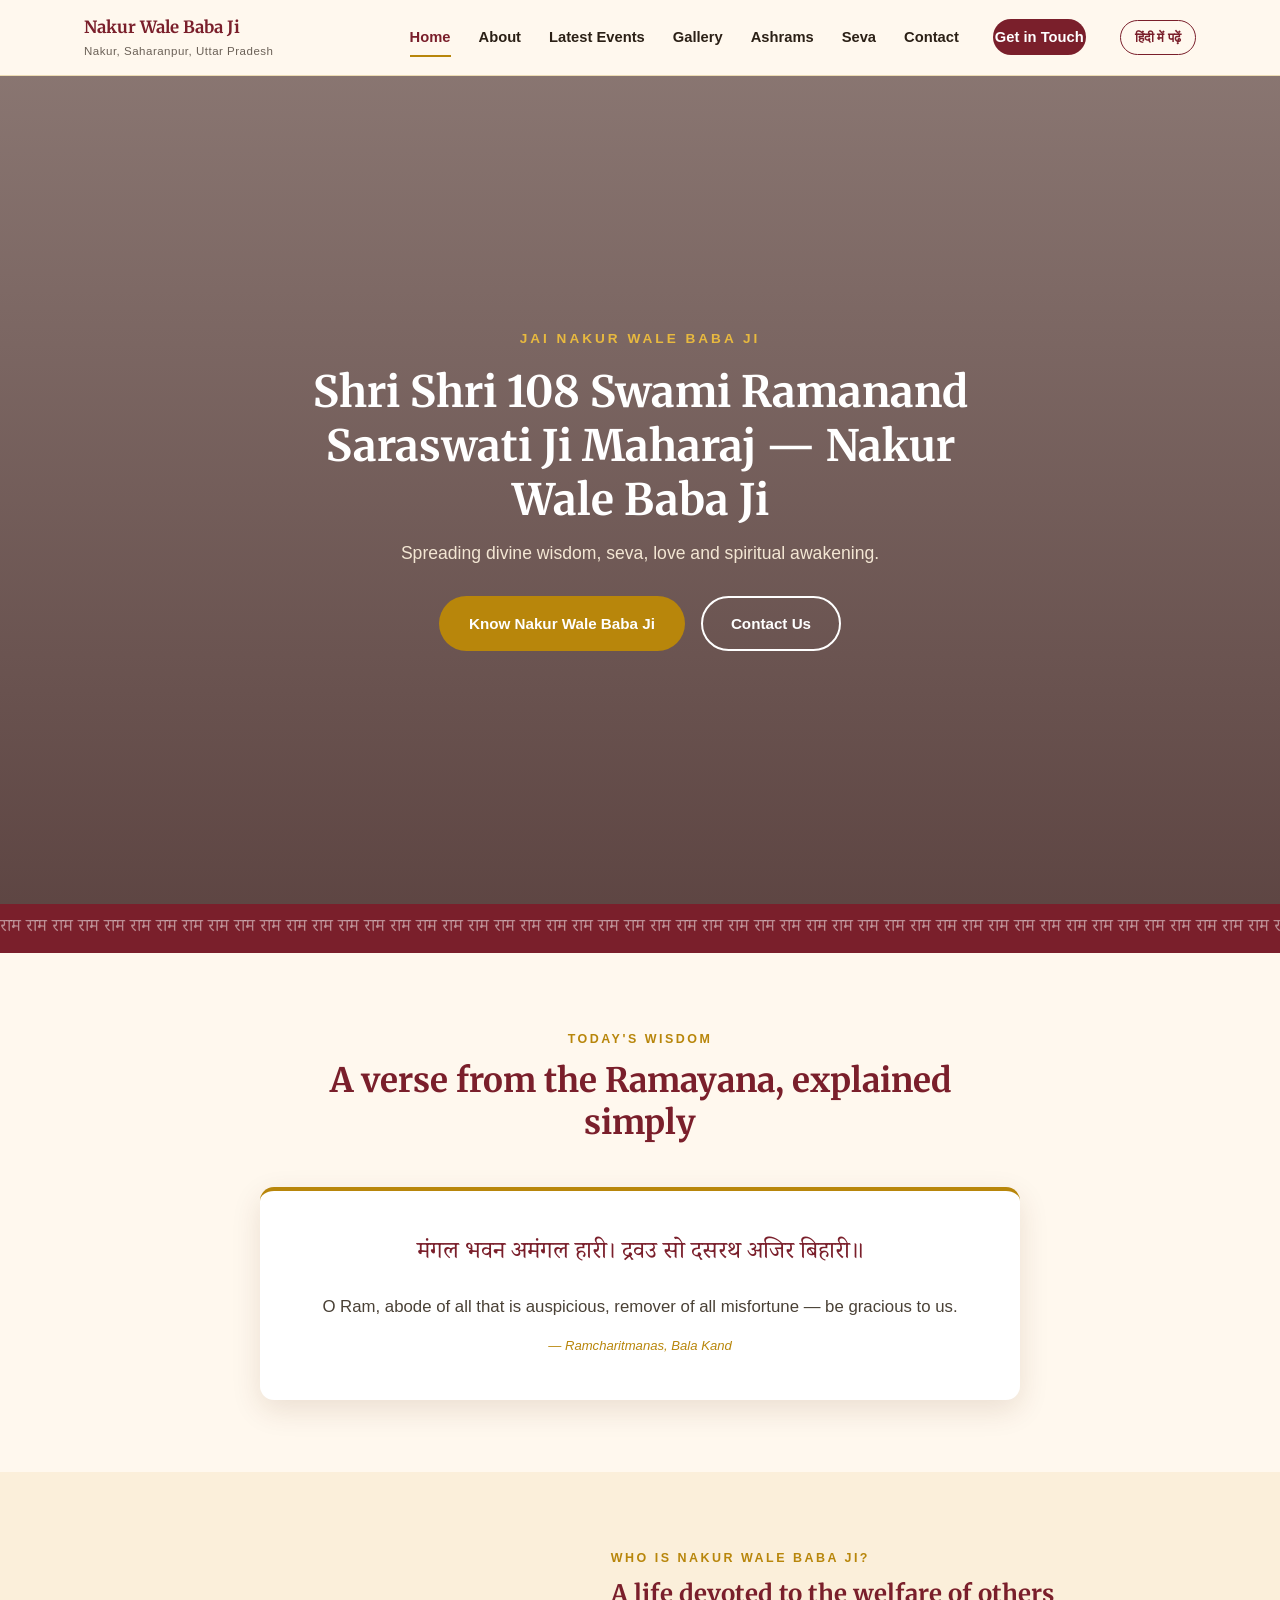
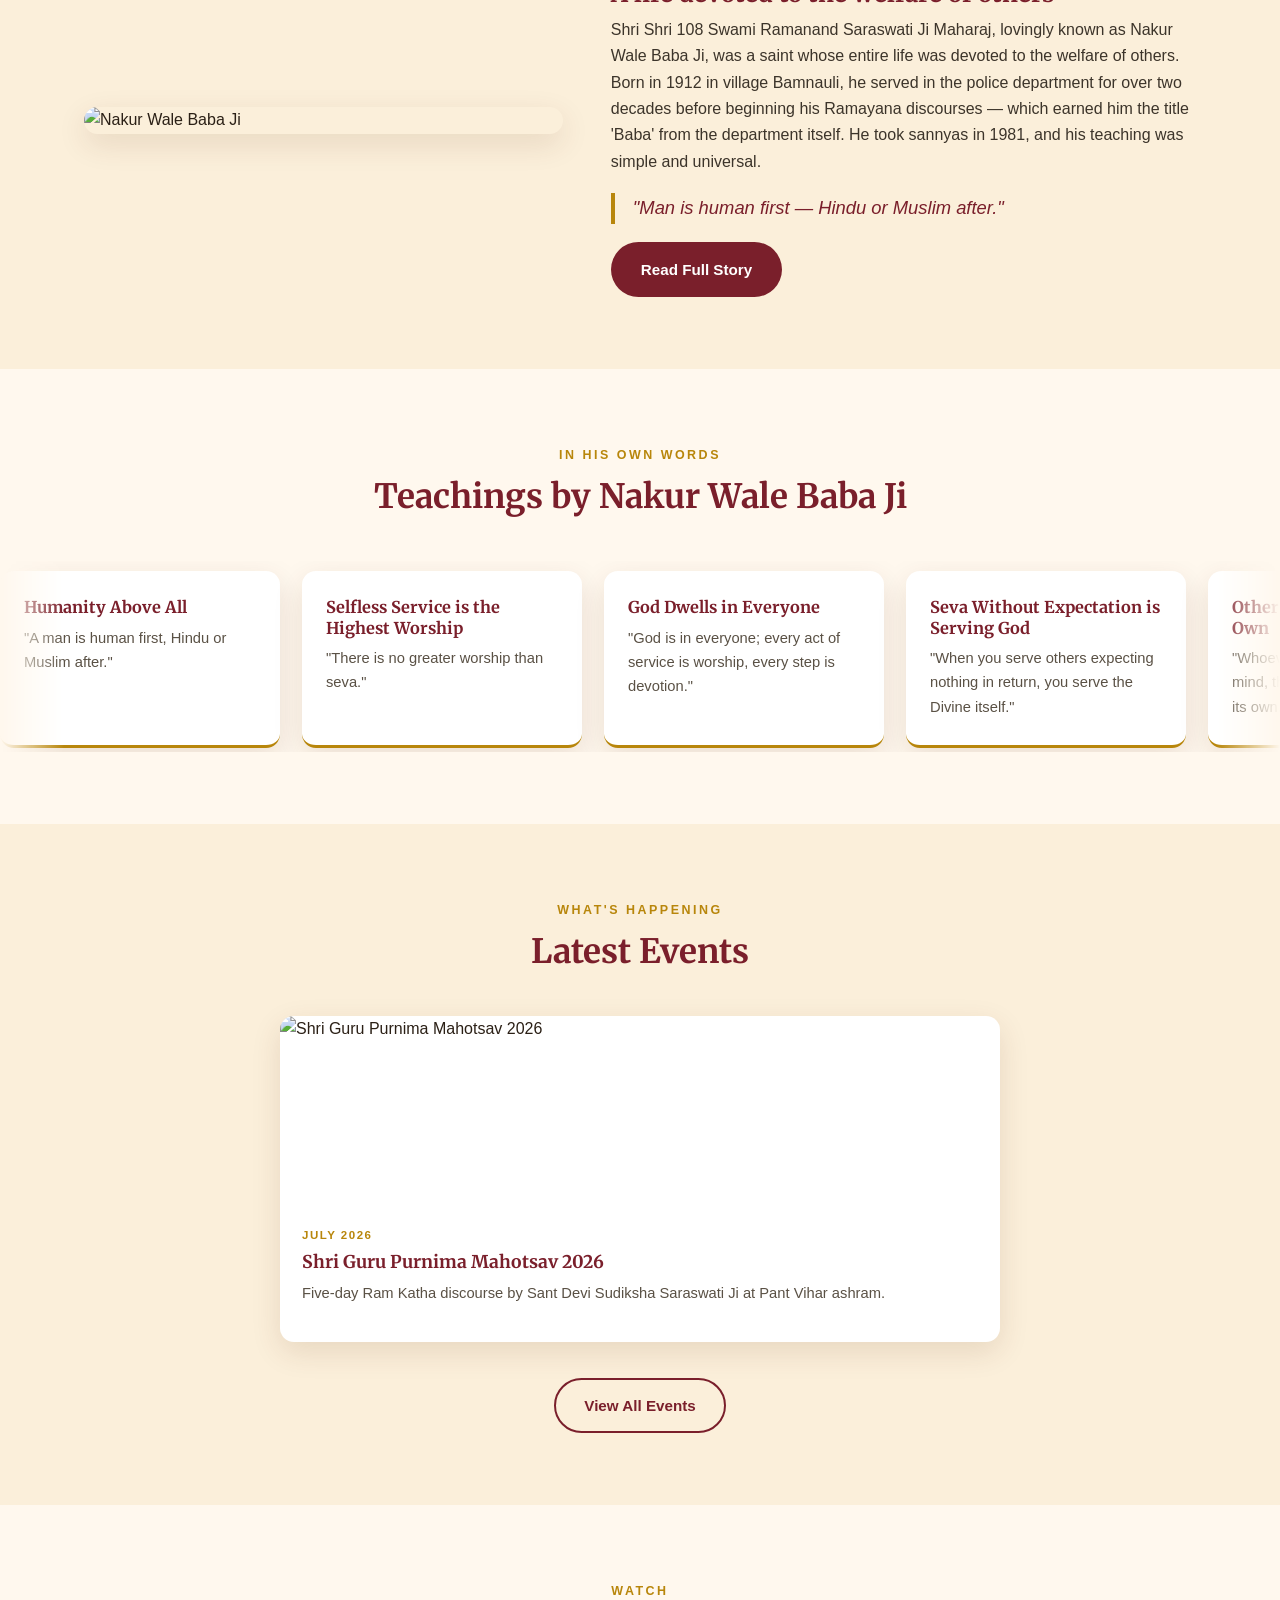
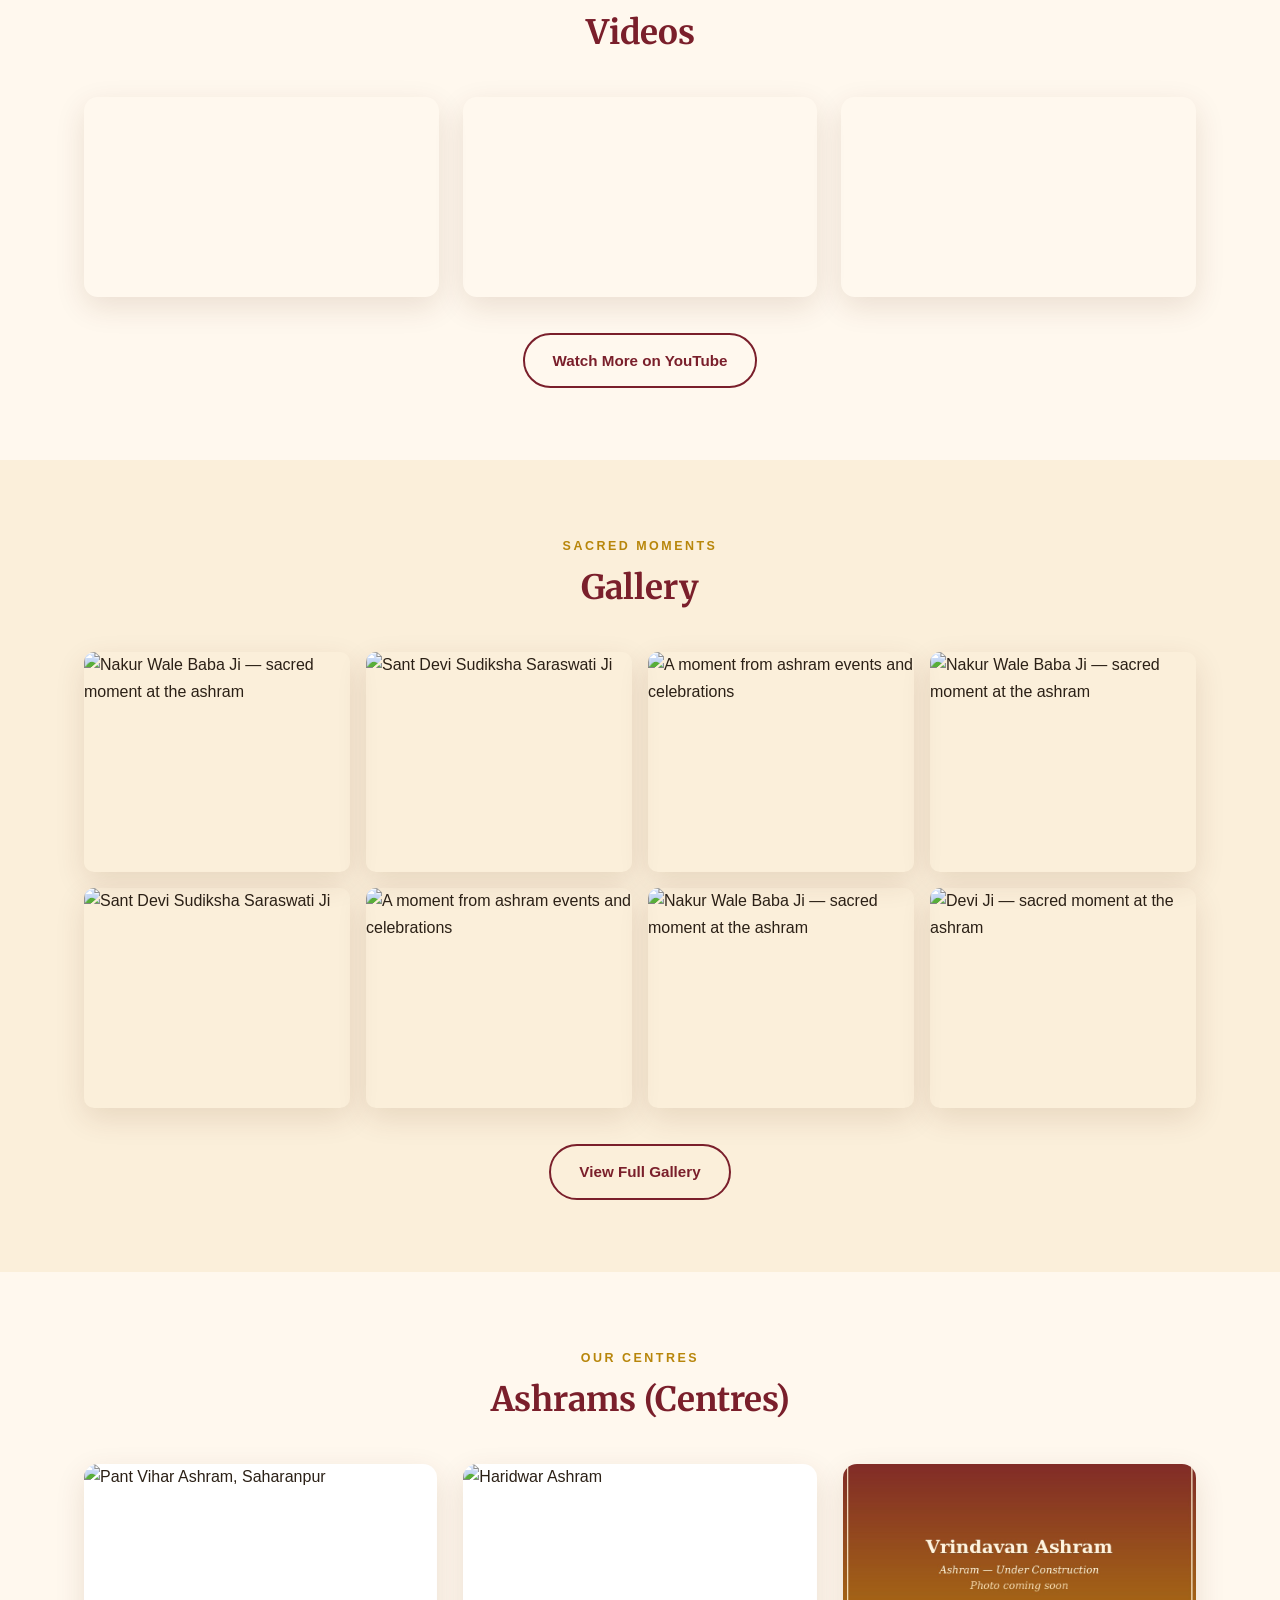
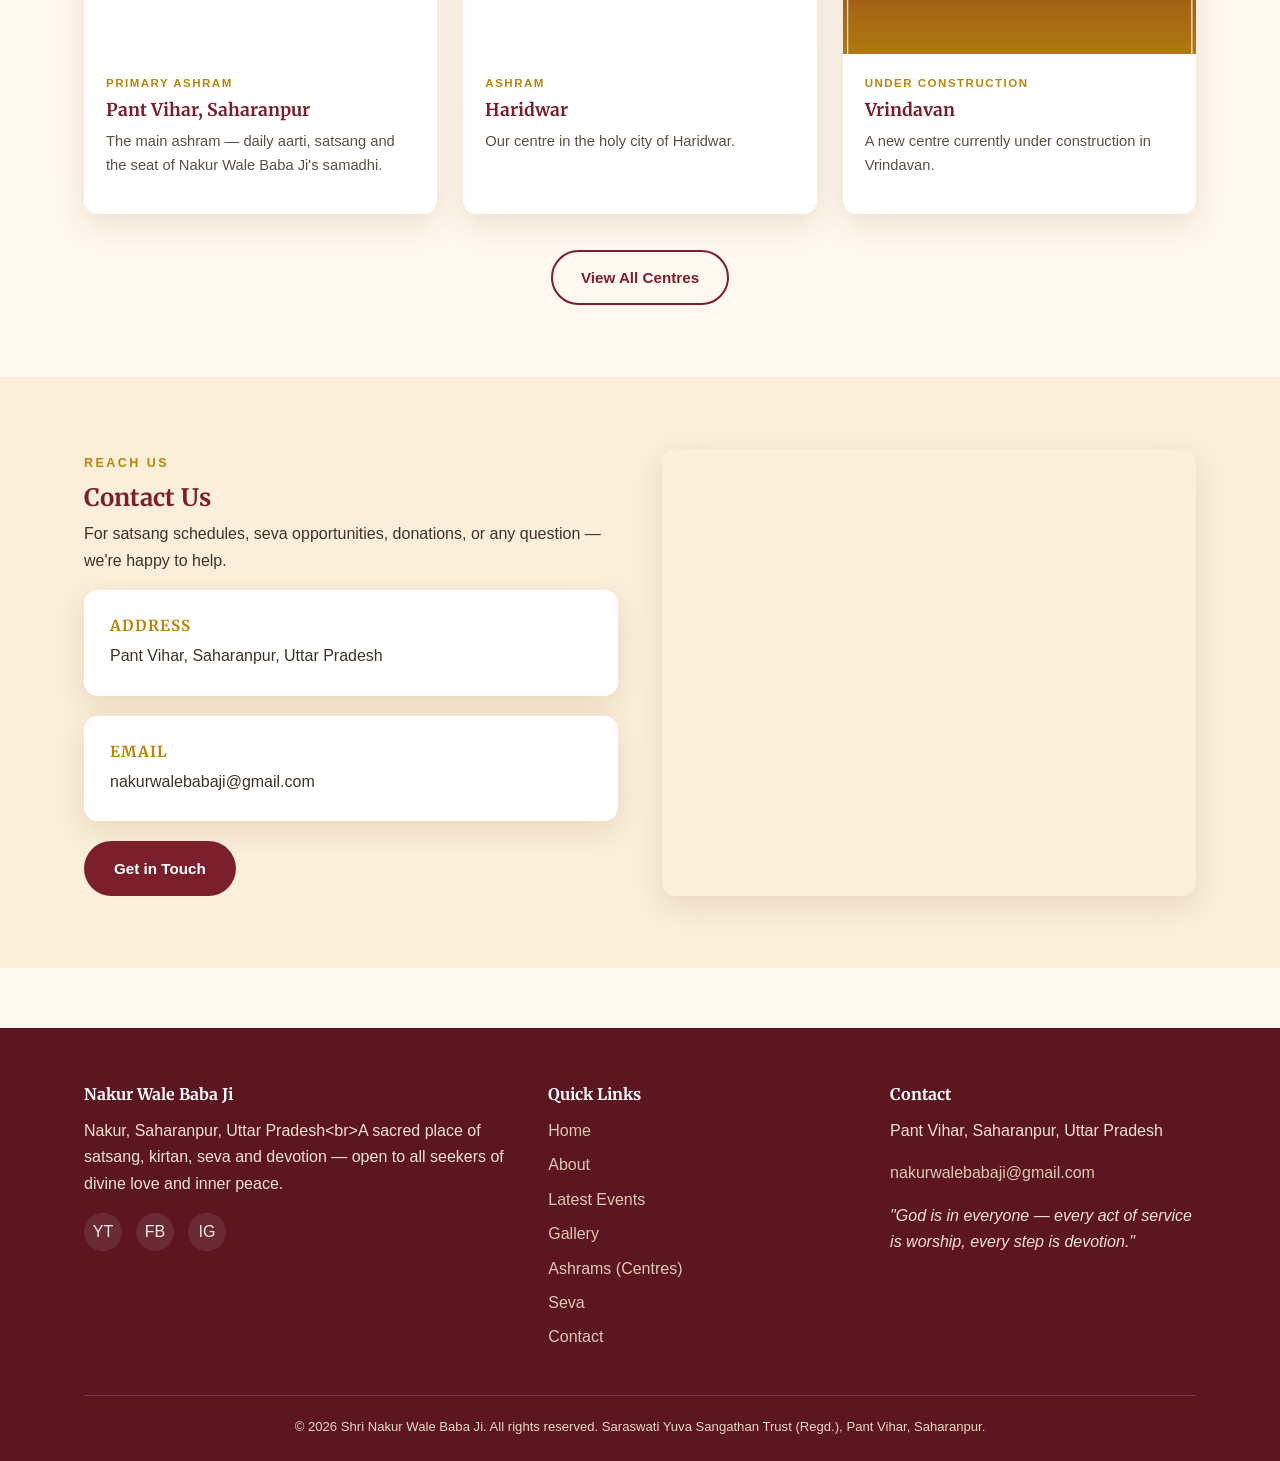
==== commit 9412c09d: "Add files via upload" ====
--- a/index.html
+++ b/index.html
@@ -111,8 +111,8 @@
       <div class="overline" data-en="What's Happening" data-hi="क्या हो रहा है">What's Happening</div>
       <h2 data-en="Latest Events" data-hi="ताज़ा कार्यक्रम">Latest Events</h2>
     </div>
-    <div class="card-grid" style="max-width:420px;margin:0 auto;">
-      <div class="card">
+    <div class="card-grid" style="max-width:720px;margin:0 auto;">
+      <div class="card card-horizontal">
         <img src="https://nakurwalebabaji.com/images/Nakud%20wale%20baba%20ji/photo4.jpg" alt="Shri Guru Purnima Mahotsav 2026">
         <div class="card-body">
           <div class="card-tag" data-en="July 2026" data-hi="जुलाई 2026">July 2026</div>
--- a/assets/css/style.css
+++ b/assets/css/style.css
@@ -93,6 +93,12 @@
   content:""; position:absolute; left:0; right:0; bottom:-4px; height:2px; background: var(--gold);
 }
 .nav-cta{ margin-left:6px; }
+.nav .nav-cta{ color:#fff; }
+.nav .lang-toggle{
+  color: var(--maroon); font-size:.82rem; font-weight:700; padding:6px 14px;
+  border:1.5px solid var(--maroon); border-radius:999px; margin-left:6px; white-space:nowrap;
+}
+.nav .lang-toggle:hover{ background: var(--maroon); color:#fff; }
 .nav-toggle{ display:none; background:none; border:none; font-size:1.6rem; color:var(--maroon); cursor:pointer; }
 
 @media (max-width: 900px){
@@ -151,15 +157,18 @@
 }
 @media (max-width: 800px){ .bio-grid{ grid-template-columns:1fr; } }
 
-/* Teachings */
-.teach-grid{ display:grid; grid-template-columns: repeat(auto-fit,minmax(220px,1fr)); gap:22px; }
+/* Teachings — infinite horizontal scroll */
+.teach-scroll{ overflow:hidden; width:100%; padding: 10px 0 4px; -webkit-mask-image: linear-gradient(90deg, transparent, #000 5%, #000 95%, transparent); mask-image: linear-gradient(90deg, transparent, #000 5%, #000 95%, transparent); }
+.teach-track{ display:flex; gap:22px; width:max-content; animation: teach-scroll-left 34s linear infinite; }
+.teach-scroll:hover .teach-track{ animation-play-state: paused; }
 .teach-card{
   background:#fff; border-radius: var(--radius); padding: 26px 24px; box-shadow: var(--shadow);
   border-bottom: 3px solid var(--gold);
-}
-.teach-num{ font-family:'Merriweather',serif; font-size:2rem; color: rgba(184,134,11,.35); font-weight:700; }
-.teach-card h4{ font-size:1.02rem; margin: 6px 0 8px; color:var(--maroon); }
+  min-width:280px; max-width:280px; flex: 0 0 auto;
+}
+.teach-card h4{ font-size:1.02rem; margin: 0 0 8px; color:var(--maroon); }
 .teach-card p{ font-size:.92rem; color:#5a5145; margin:0; }
+@keyframes teach-scroll-left{ from{ transform: translateX(0); } to{ transform: translateX(-50%); } }
 
 /* Card grids (events, ashrams) */
 .card-grid{ display:grid; grid-template-columns: repeat(auto-fit,minmax(280px,1fr)); gap:26px; }
@@ -193,18 +202,20 @@
 .gallery-panel.active{ display:block; }
 .gallery-caption{ font-size:.78rem; color:var(--grey); text-align:center; margin-top:6px; }
 
-/* Seva */
-.seva-grid{ display:grid; grid-template-columns: repeat(auto-fit,minmax(260px,1fr)); gap:24px; }
-.seva-card{ background:#fff; border-radius:var(--radius); padding:26px; box-shadow:var(--shadow); }
-.seva-stat{ display:inline-block; background: var(--cream-dark); color:var(--maroon); font-weight:700; font-size:.8rem; padding:5px 14px; border-radius:999px; margin-bottom:10px; }
-.donate-box{
+/* Seva — heading-only bullet list */
+.seva-list{ list-style:none; padding:0; margin:0 auto; max-width:760px; display:grid; grid-template-columns:repeat(auto-fit,minmax(260px,1fr)); gap:18px; }
+.seva-list li{
+  background:#fff; border-radius:12px; padding:20px 24px; box-shadow:var(--shadow);
+  border-left:4px solid var(--gold); font-weight:700; color:var(--maroon); font-size:1.08rem;
+}
+
+/* Donate box — simplified: UPI ID + QR only */
+.donate-box-simple{
   background: linear-gradient(135deg, var(--maroon), var(--maroon-dark)); color:#fff; border-radius: var(--radius);
-  padding: 40px; display:grid; grid-template-columns: 1fr 1fr; gap:36px; align-items:center;
-}
-.donate-box img{ border-radius:10px; max-width:220px; margin:0 auto; }
-.donate-box .upi{ font-family:monospace; background:rgba(255,255,255,.15); padding:8px 14px; border-radius:8px; display:inline-block; margin: 10px 0; }
-.donate-note{ font-size:.85rem; color:#f0dcc8; }
-@media (max-width:760px){ .donate-box{ grid-template-columns:1fr; text-align:center; } }
+  padding: 44px; text-align:center; max-width:420px; margin:0 auto;
+}
+.donate-box-simple img{ border-radius:10px; max-width:260px; margin:20px auto 0; box-shadow:0 10px 30px rgba(0,0,0,.3); }
+.donate-box-simple .upi{ font-family:monospace; font-size:1.1rem; background:rgba(255,255,255,.15); padding:10px 20px; border-radius:8px; display:inline-block; }
 
 /* Contact */
 .contact-grid{ display:grid; grid-template-columns: 1fr 1fr; gap:44px; }
@@ -230,13 +241,21 @@
 .site-footer{ background: var(--maroon-dark); color:#f0e2cf; padding: 56px 0 24px; margin-top:60px; }
 .footer-grid{ display:grid; grid-template-columns: 1.4fr 1fr 1fr; gap:36px; margin-bottom:36px; }
 .site-footer h4{ color:#fff; font-size:1rem; margin-bottom:14px; }
-.site-footer a{ color:#ecdcc4; opacity:.85; }
+.site-footer p{ color:#f0e2cf; }
+.site-footer a{ color:#ecdcc4; opacity:.9; }
 .site-footer a:hover{ opacity:1; text-decoration:underline; }
 .footer-links li{ list-style:none; margin-bottom:8px; }
 .footer-links{ padding:0; margin:0; }
 .social-row{ display:flex; gap:14px; margin-top:14px; }
-.social-row a{ width:38px; height:38px; border-radius:50%; background:rgba(255,255,255,.1); display:flex; align-items:center; justify-content:center; }
-.footer-bottom{ border-top: 1px solid rgba(255,255,255,.15); padding-top:20px; font-size:.82rem; color:#d9c3a4; text-align:center; }
+.social-row a{ width:38px; height:38px; border-radius:50%; background:rgba(255,255,255,.1); display:flex; align-items:center; justify-content:center; color:#fff; }
+.footer-bottom{ border-top: 1px solid rgba(255,255,255,.15); padding-top:20px; font-size:.82rem; color:#e8d8c2; text-align:center; }
+
+/* Lightbox (gallery popup) */
+.lightbox{ display:none; position:fixed; inset:0; background:rgba(20,10,5,.92); z-index:1000; align-items:center; justify-content:center; padding:40px; }
+.lightbox.open{ display:flex; }
+.lightbox img{ max-width:90vw; max-height:88vh; border-radius:10px; box-shadow:0 20px 60px rgba(0,0,0,.5); }
+.lightbox-close{ position:absolute; top:22px; right:32px; color:#fff; font-size:2.4rem; line-height:1; cursor:pointer; font-family:sans-serif; }
+.gallery-grid img, .lightbox-trigger{ cursor:pointer; }
 @media (max-width:800px){ .footer-grid{ grid-template-columns:1fr; } }
 
 /* Utility */
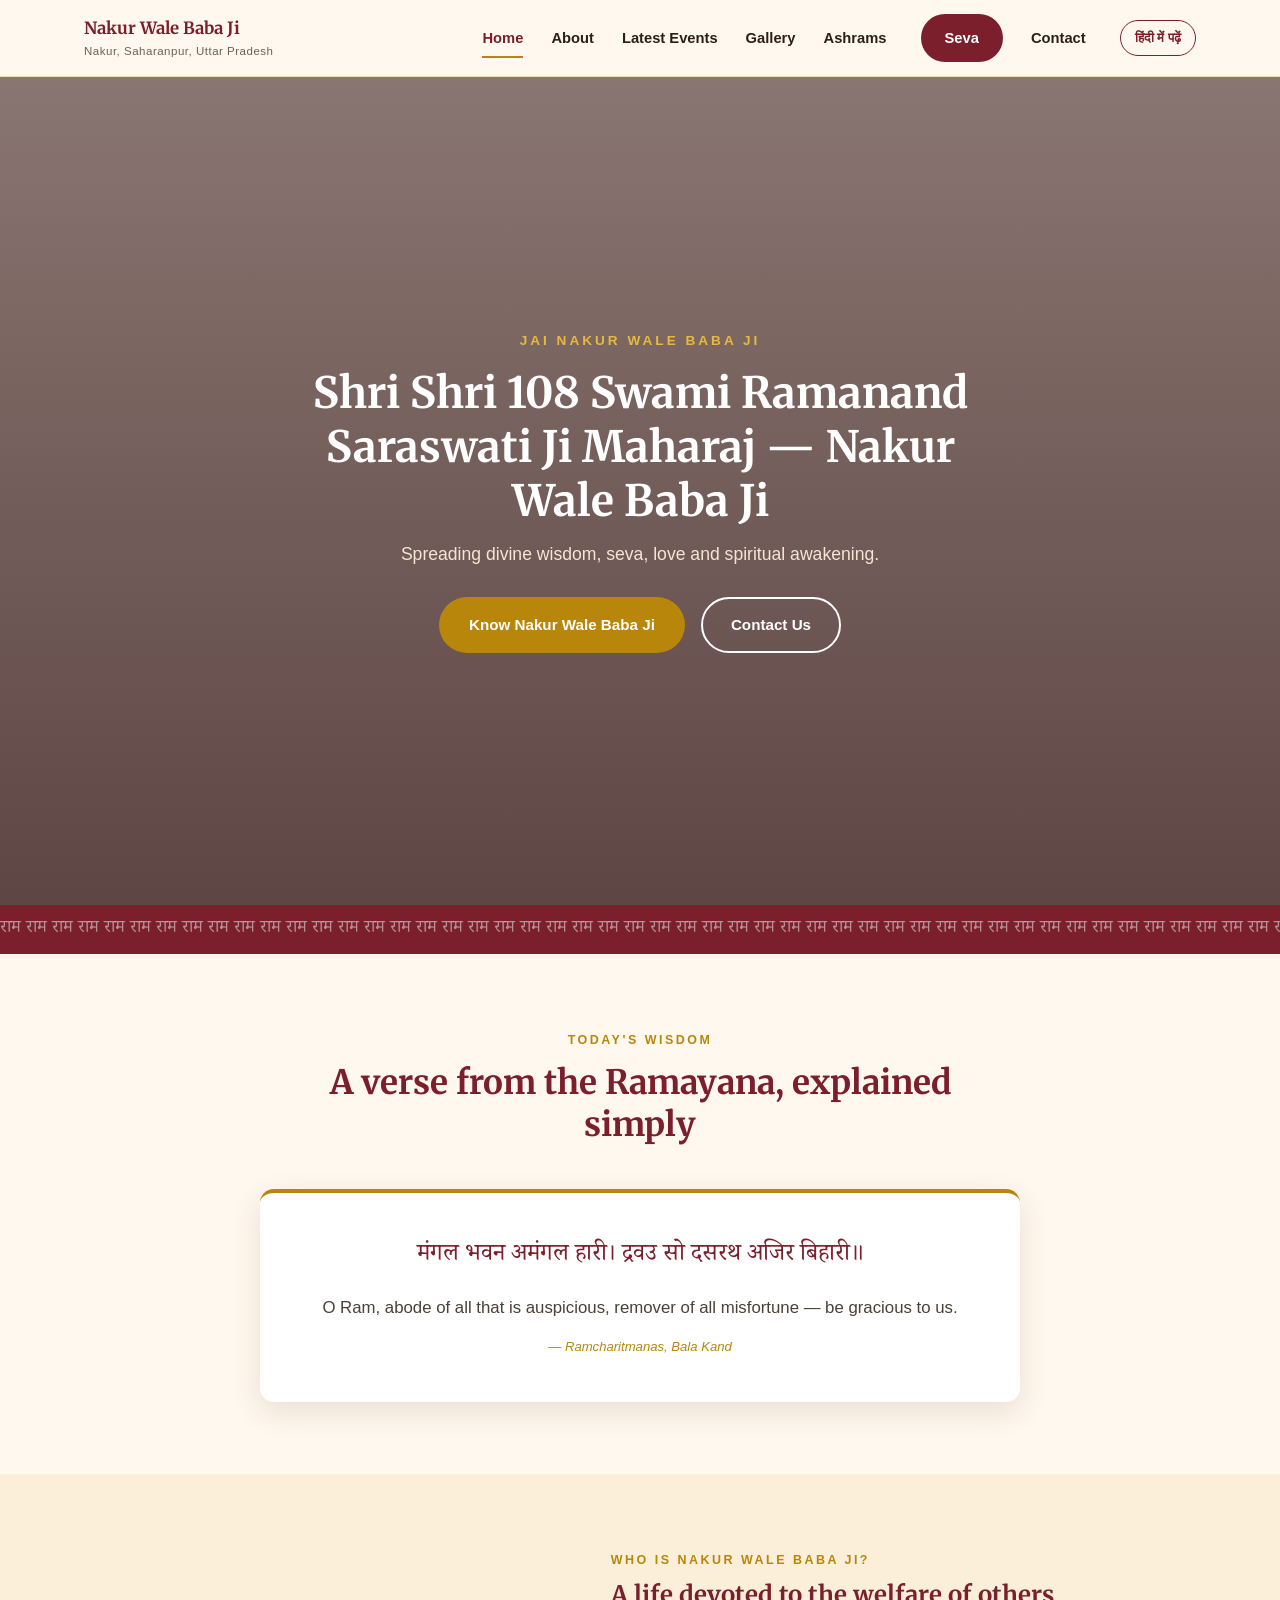
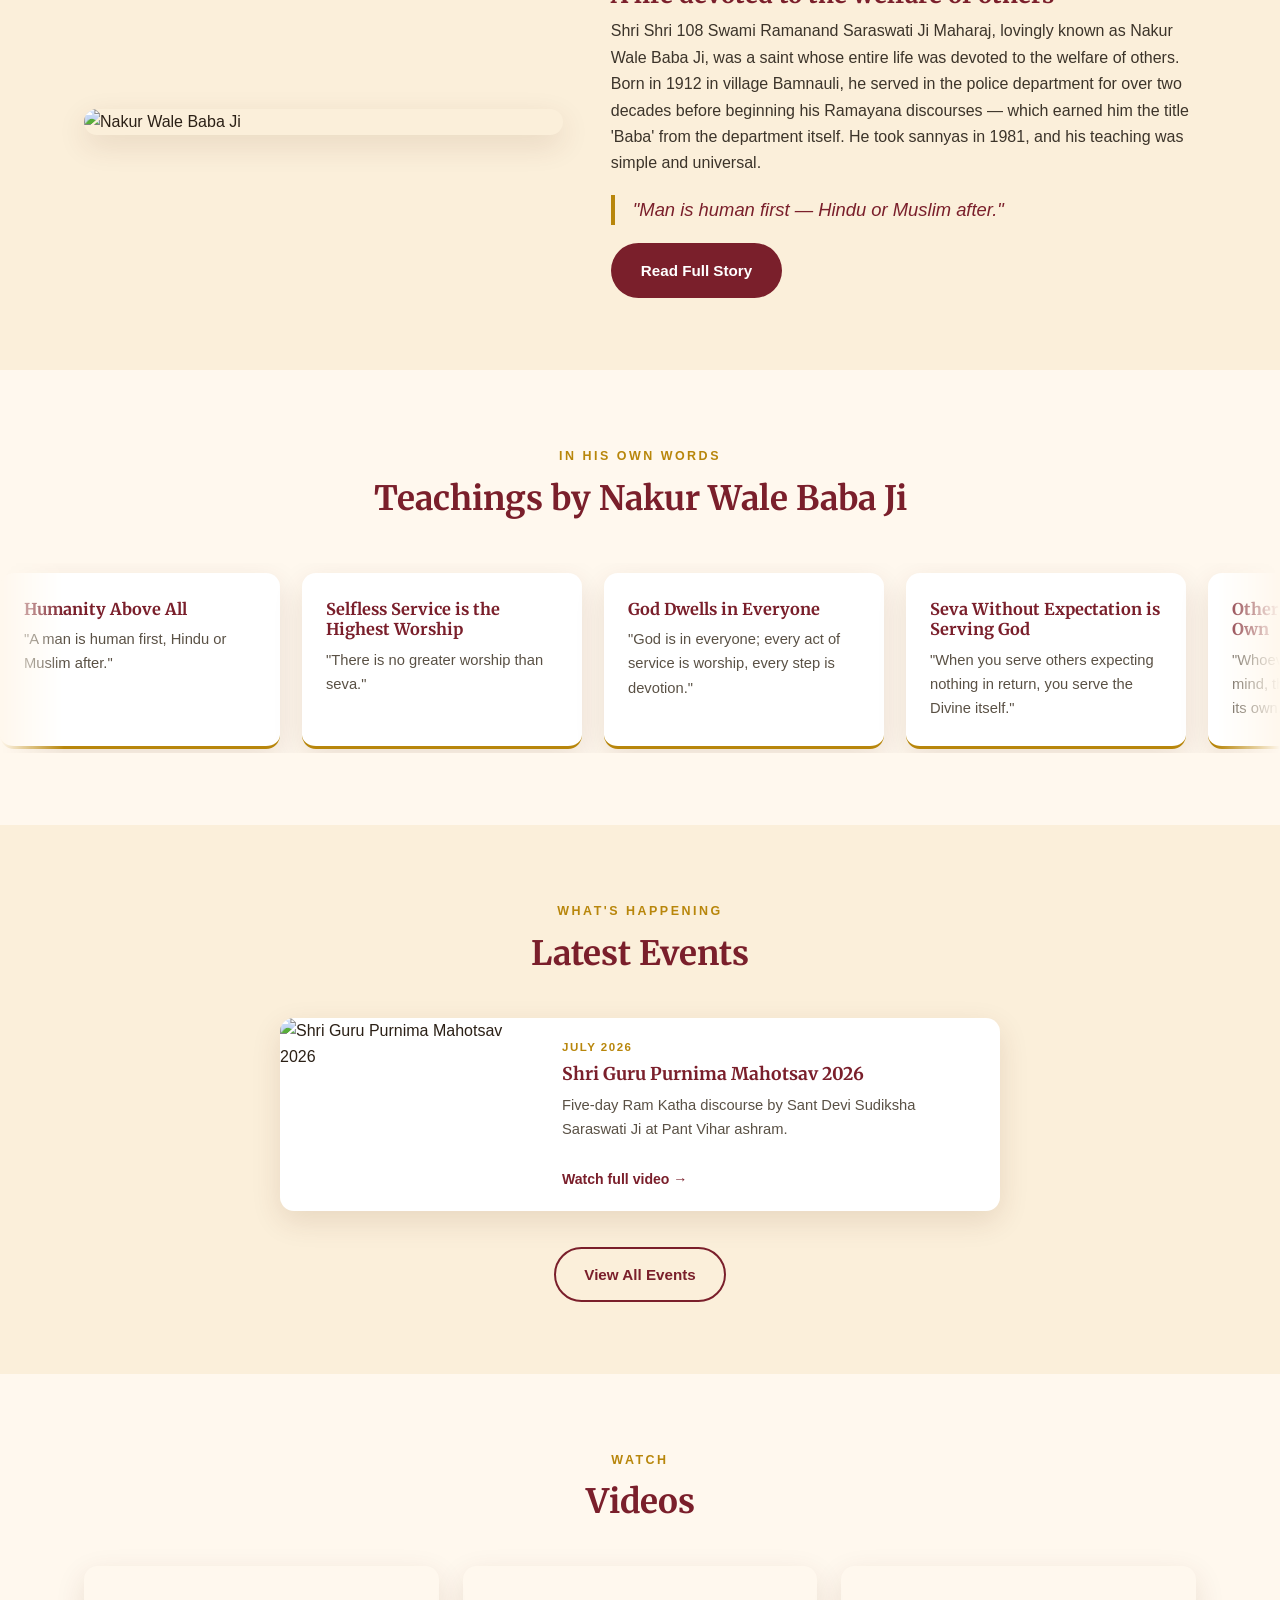
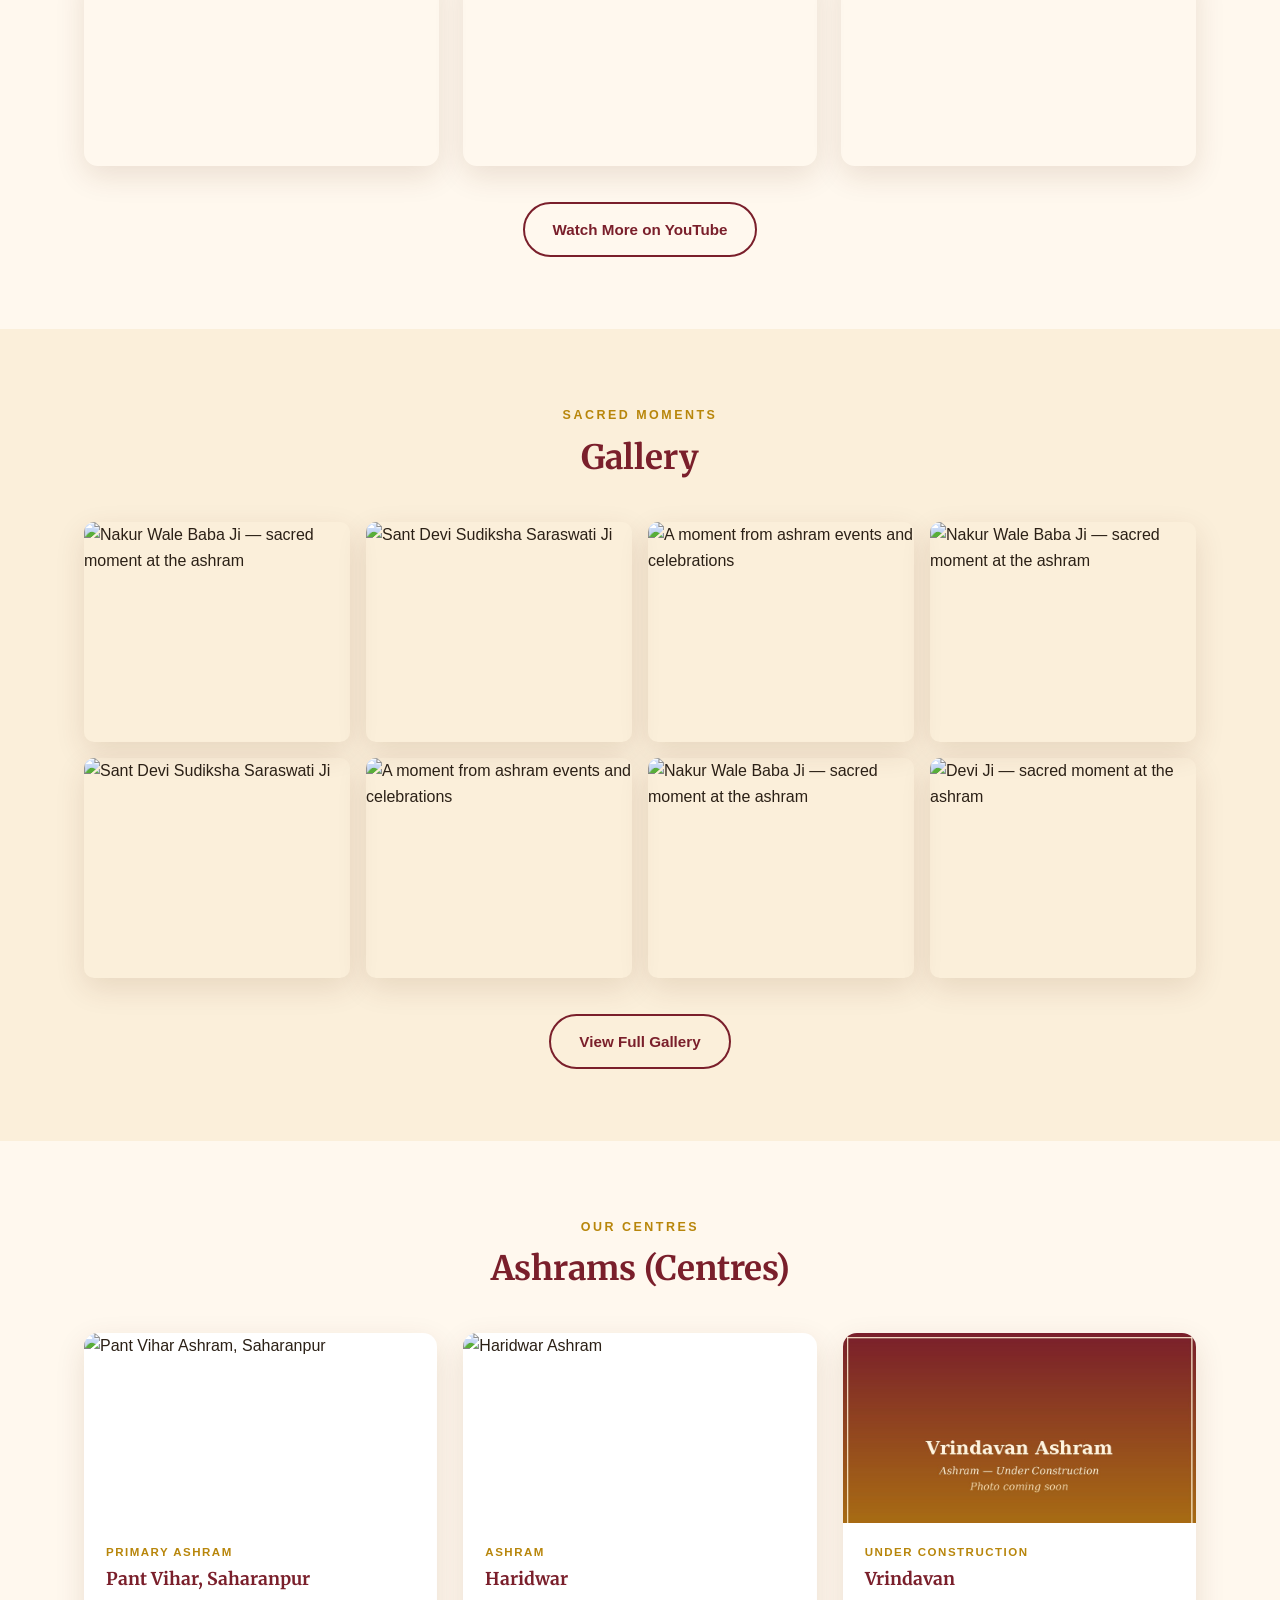
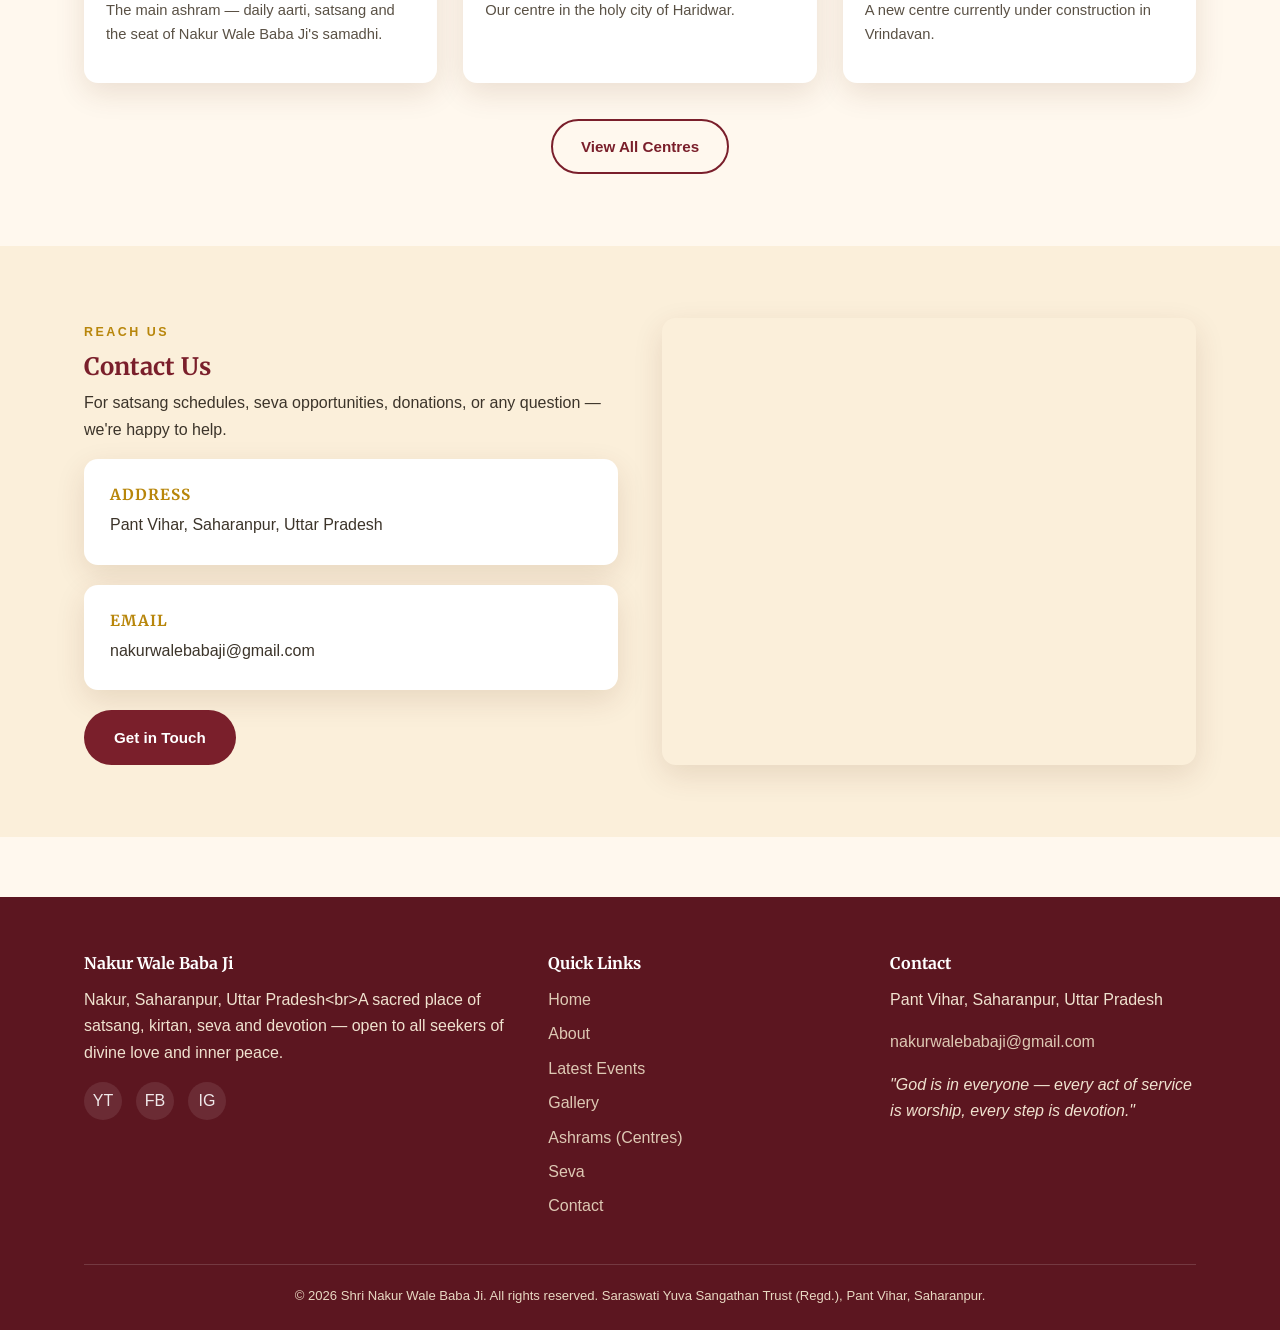
==== commit 1b595271: "Add files via upload" ====
--- a/index.html
+++ b/index.html
@@ -26,9 +26,8 @@
       <a href="events.html" data-en="Latest Events" data-hi="ताज़ा कार्यक्रम">Latest Events</a>
       <a href="gallery.html" data-en="Gallery" data-hi="गैलरी">Gallery</a>
       <a href="ashrams.html" data-en="Ashrams" data-hi="आश्रम">Ashrams</a>
-      <a href="seva.html" data-en="Seva" data-hi="सेवा">Seva</a>
+      <a href="seva.html" class="btn btn-primary nav-cta" data-en="Seva" data-hi="सेवा">Seva</a>
       <a href="contact.html" data-en="Contact" data-hi="संपर्क">Contact</a>
-      <a href="contact.html" class="btn btn-primary nav-cta" data-en="Get in Touch" data-hi="संपर्क करें">Get in Touch</a>
       <a href="#" id="lang-toggle" class="lang-toggle" data-en="हिंदी में पढ़ें" data-hi="En">हिंदी में पढ़ें</a>
     </nav>
     <button class="nav-toggle" aria-label="Menu">&#9776;</button>
@@ -118,6 +117,7 @@
           <div class="card-tag" data-en="July 2026" data-hi="जुलाई 2026">July 2026</div>
           <h3 data-en="Shri Guru Purnima Mahotsav 2026" data-hi="श्री गुरु पूर्णिमा महोत्सव 2026">Shri Guru Purnima Mahotsav 2026</h3>
           <p data-en="Five-day Ram Katha discourse by Sant Devi Sudiksha Saraswati Ji at Pant Vihar ashram." data-hi="पंत विहार आश्रम में संत देवी सुदीक्षा सरस्वती जी द्वारा पांच दिवसीय राम कथा प्रवचन।">Five-day Ram Katha discourse by Sant Devi Sudiksha Saraswati Ji at Pant Vihar ashram.</p>
+          <a href="https://www.youtube.com/watch?v=sif52bqb5RY" target="_blank" rel="noopener" class="card-link" data-en="Watch full video →" data-hi="पूरा वीडियो देखें →">Watch full video →</a>
         </div>
       </div>
     </div>
--- a/assets/css/style.css
+++ b/assets/css/style.css
@@ -93,7 +93,7 @@
   content:""; position:absolute; left:0; right:0; bottom:-4px; height:2px; background: var(--gold);
 }
 .nav-cta{ margin-left:6px; }
-.nav .nav-cta{ color:#fff; }
+.nav a.nav-cta{ color:#fff; padding: 10px 22px; display:inline-flex; align-items:center; }
 .nav .lang-toggle{
   color: var(--maroon); font-size:.82rem; font-weight:700; padding:6px 14px;
   border:1.5px solid var(--maroon); border-radius:999px; margin-left:6px; white-space:nowrap;
@@ -176,12 +176,21 @@
   background:#fff; border-radius: var(--radius); overflow:hidden; box-shadow: var(--shadow);
   display:flex; flex-direction:column;
 }
-.card img{ height:190px; width:100%; object-fit:cover; }
+.card img{ height:190px; width:100%; object-fit:cover; object-position: top center; }
 .card-body{ padding: 20px 22px; flex:1; display:flex; flex-direction:column; }
 .card-tag{ font-size:.72rem; text-transform:uppercase; letter-spacing:1.5px; color: var(--gold); font-weight:700; margin-bottom:6px; }
 .card h3{ font-size:1.1rem; margin-bottom:8px; }
 .card p{ font-size:.92rem; color:#5a5145; flex:1; }
 .card-link{ font-weight:700; color:var(--maroon); font-size:.88rem; margin-top:10px; }
+
+/* Horizontal event card — photo left, details right */
+.card-horizontal{ flex-direction: row; align-items: stretch; }
+.card-horizontal img{ width: 260px; height:auto; flex-shrink:0; object-fit:cover; object-position: top center; }
+.card-horizontal .card-body{ justify-content:center; }
+@media (max-width: 640px){
+  .card-horizontal{ flex-direction: column; }
+  .card-horizontal img{ width:100%; height:220px; }
+}
 
 /* Video embeds */
 .video-grid{ display:grid; grid-template-columns: repeat(auto-fit,minmax(300px,1fr)); gap:24px; }
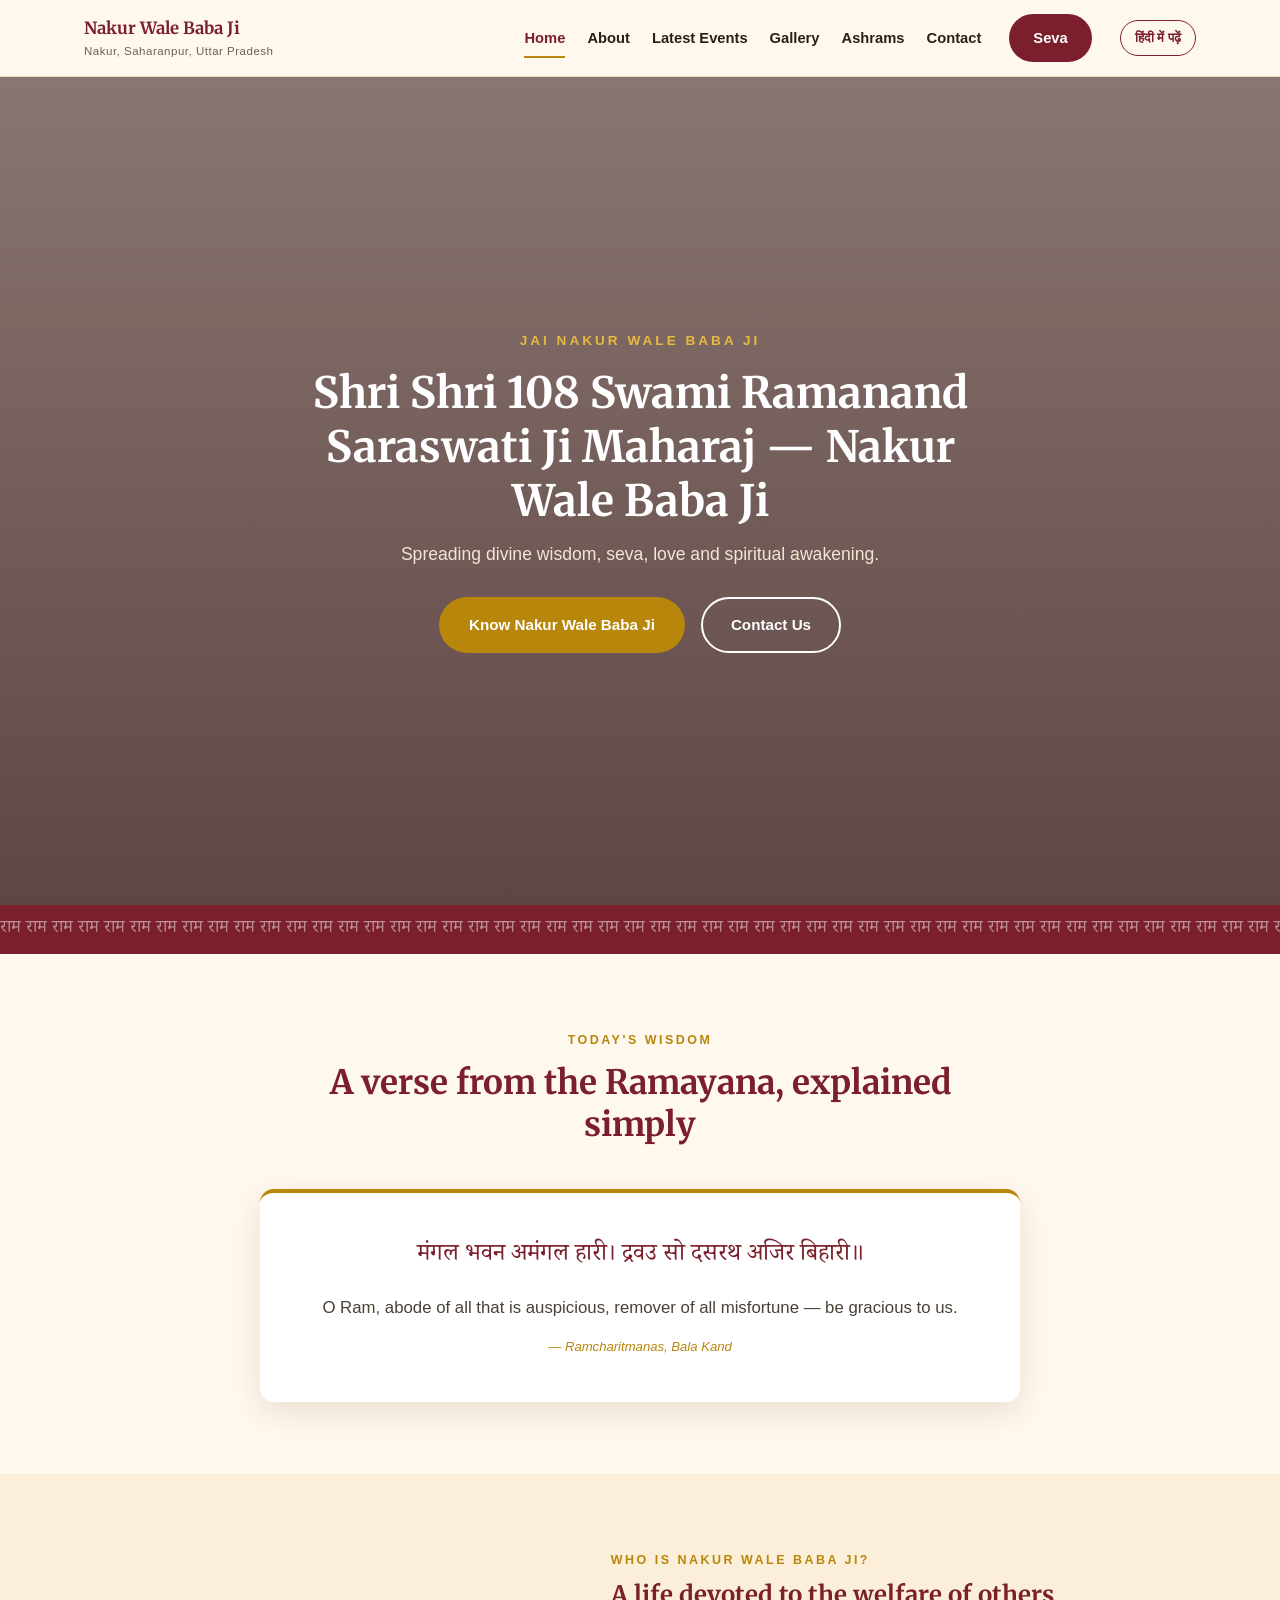
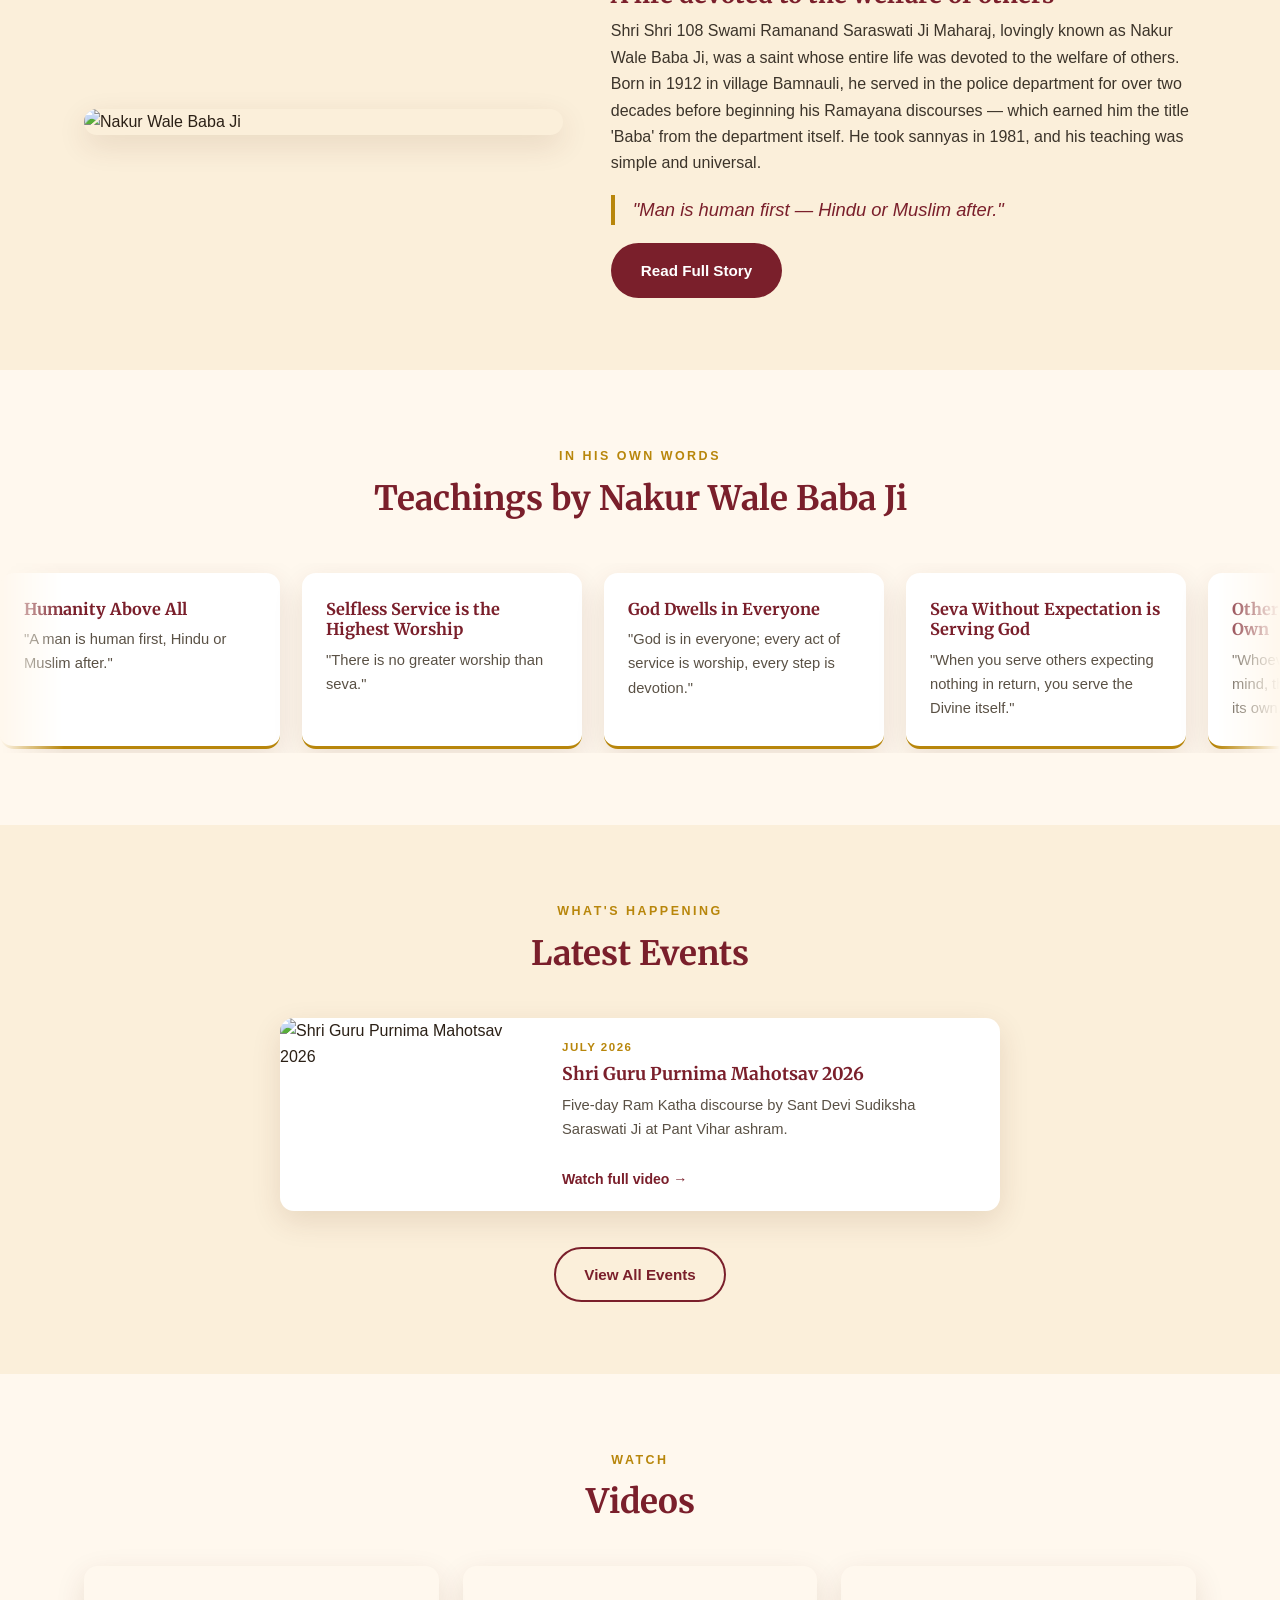
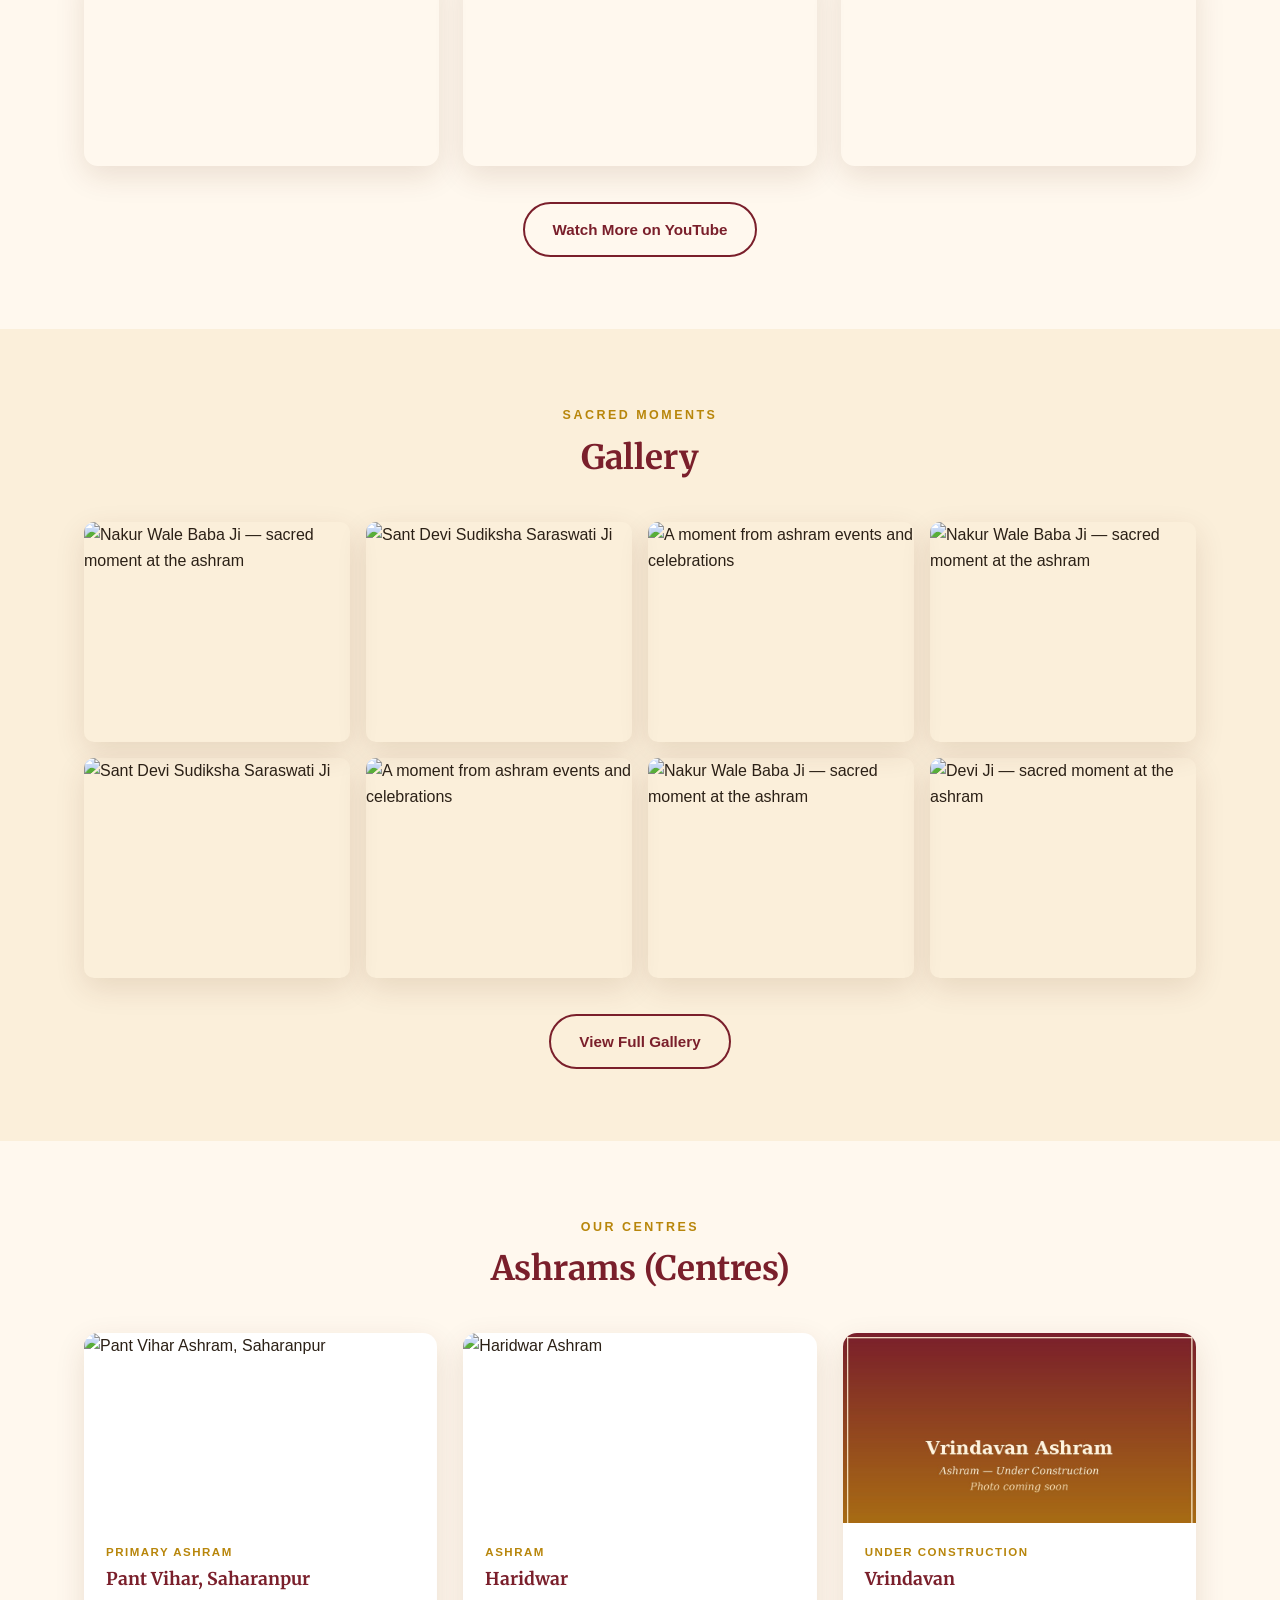
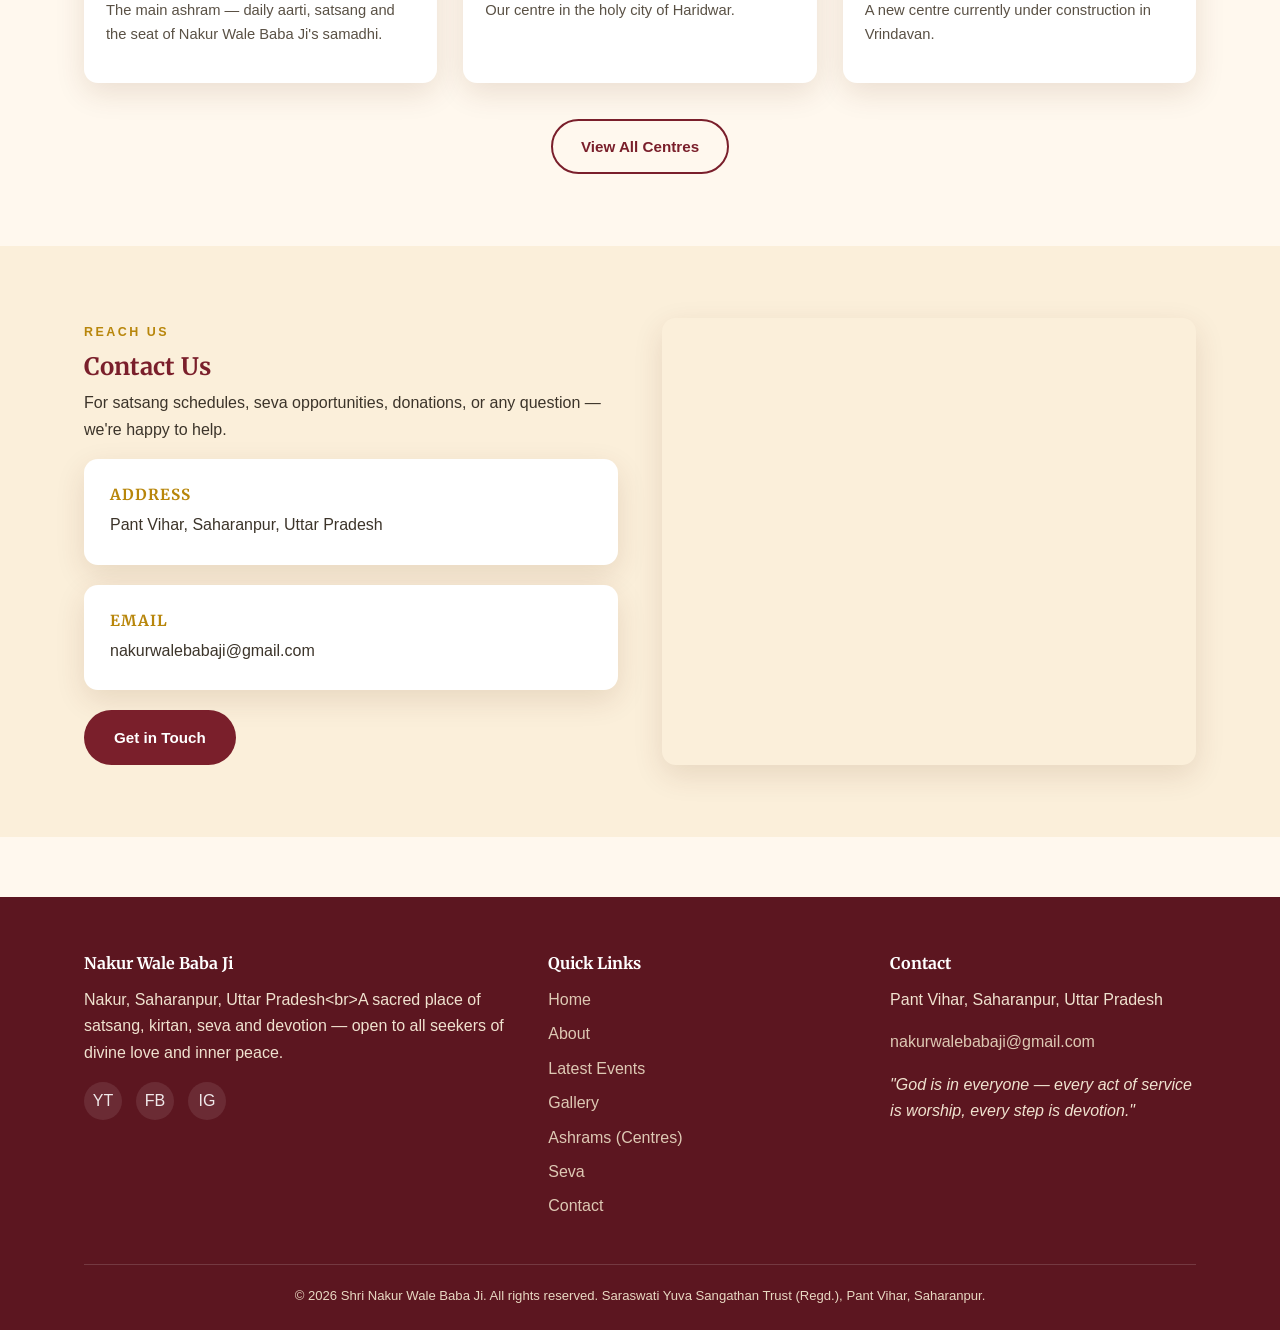
==== commit b11207d0: "Add files via upload" ====
--- a/index.html
+++ b/index.html
@@ -26,8 +26,8 @@
       <a href="events.html" data-en="Latest Events" data-hi="ताज़ा कार्यक्रम">Latest Events</a>
       <a href="gallery.html" data-en="Gallery" data-hi="गैलरी">Gallery</a>
       <a href="ashrams.html" data-en="Ashrams" data-hi="आश्रम">Ashrams</a>
+      <a href="contact.html" data-en="Contact" data-hi="संपर्क">Contact</a>
       <a href="seva.html" class="btn btn-primary nav-cta" data-en="Seva" data-hi="सेवा">Seva</a>
-      <a href="contact.html" data-en="Contact" data-hi="संपर्क">Contact</a>
       <a href="#" id="lang-toggle" class="lang-toggle" data-en="हिंदी में पढ़ें" data-hi="En">हिंदी में पढ़ें</a>
     </nav>
     <button class="nav-toggle" aria-label="Menu">&#9776;</button>
--- a/assets/css/style.css
+++ b/assets/css/style.css
@@ -86,14 +86,16 @@
 .brand img{ height:48px; width:48px; border-radius:50%; object-fit:cover; }
 .brand-text .title{ font-family:'Merriweather',serif; font-weight:700; color:var(--maroon); font-size:1.05rem; }
 .brand-text .sub{ font-size:.72rem; color:var(--grey); letter-spacing:.5px; }
-.nav{ display:flex; align-items:center; gap:28px; }
-.nav a{ font-weight:600; font-size:.92rem; color: var(--ink); position:relative; padding: 4px 0; }
+.nav{ display:flex; align-items:center; gap:22px; flex-wrap:nowrap; }
+.nav a{ font-weight:600; font-size:.92rem; color: var(--ink); position:relative; padding: 4px 0; white-space:nowrap; }
 .nav a:hover, .nav a.active{ color: var(--maroon); }
 .nav a.active::after{
   content:""; position:absolute; left:0; right:0; bottom:-4px; height:2px; background: var(--gold);
 }
 .nav-cta{ margin-left:6px; }
 .nav a.nav-cta{ color:#fff; padding: 10px 22px; display:inline-flex; align-items:center; }
+.nav a.nav-cta.active::after{ content:none; }
+.nav a.nav-cta:hover{ color:#fff; }
 .nav .lang-toggle{
   color: var(--maroon); font-size:.82rem; font-weight:700; padding:6px 14px;
   border:1.5px solid var(--maroon); border-radius:999px; margin-left:6px; white-space:nowrap;
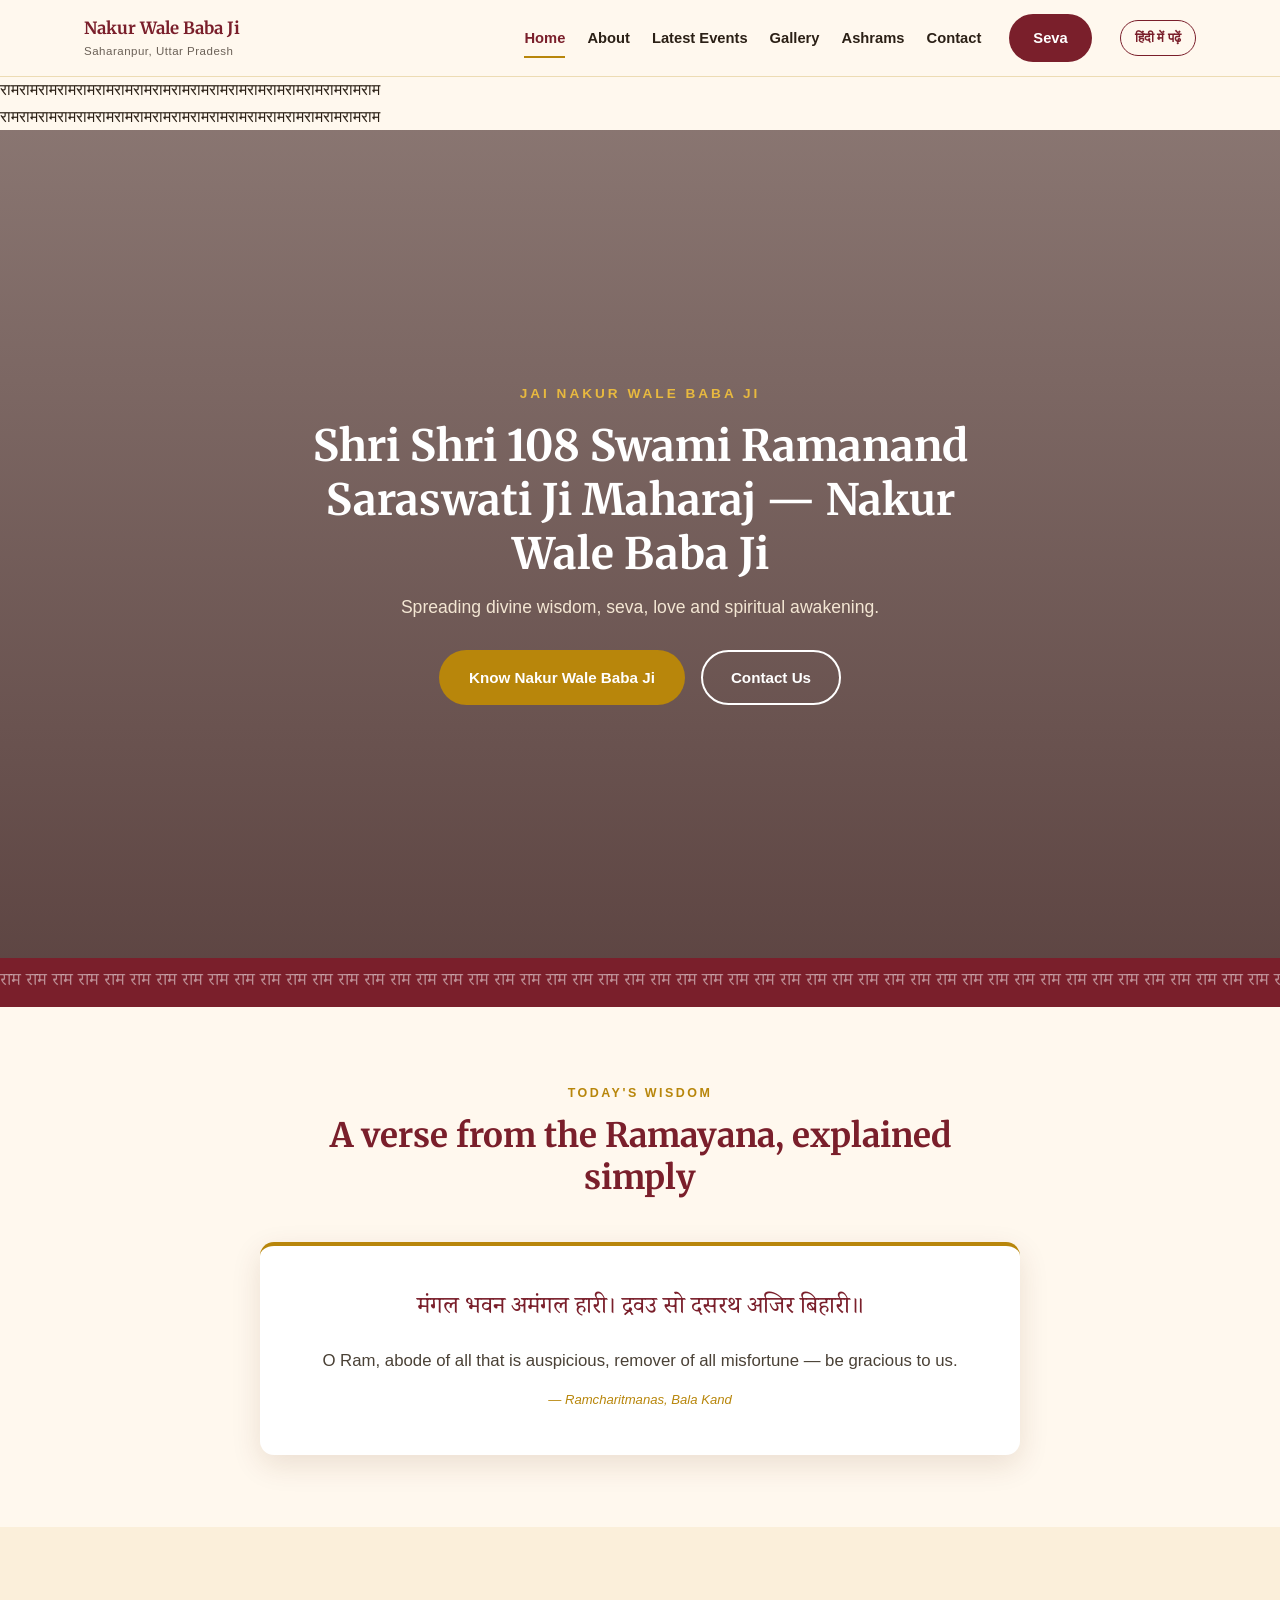
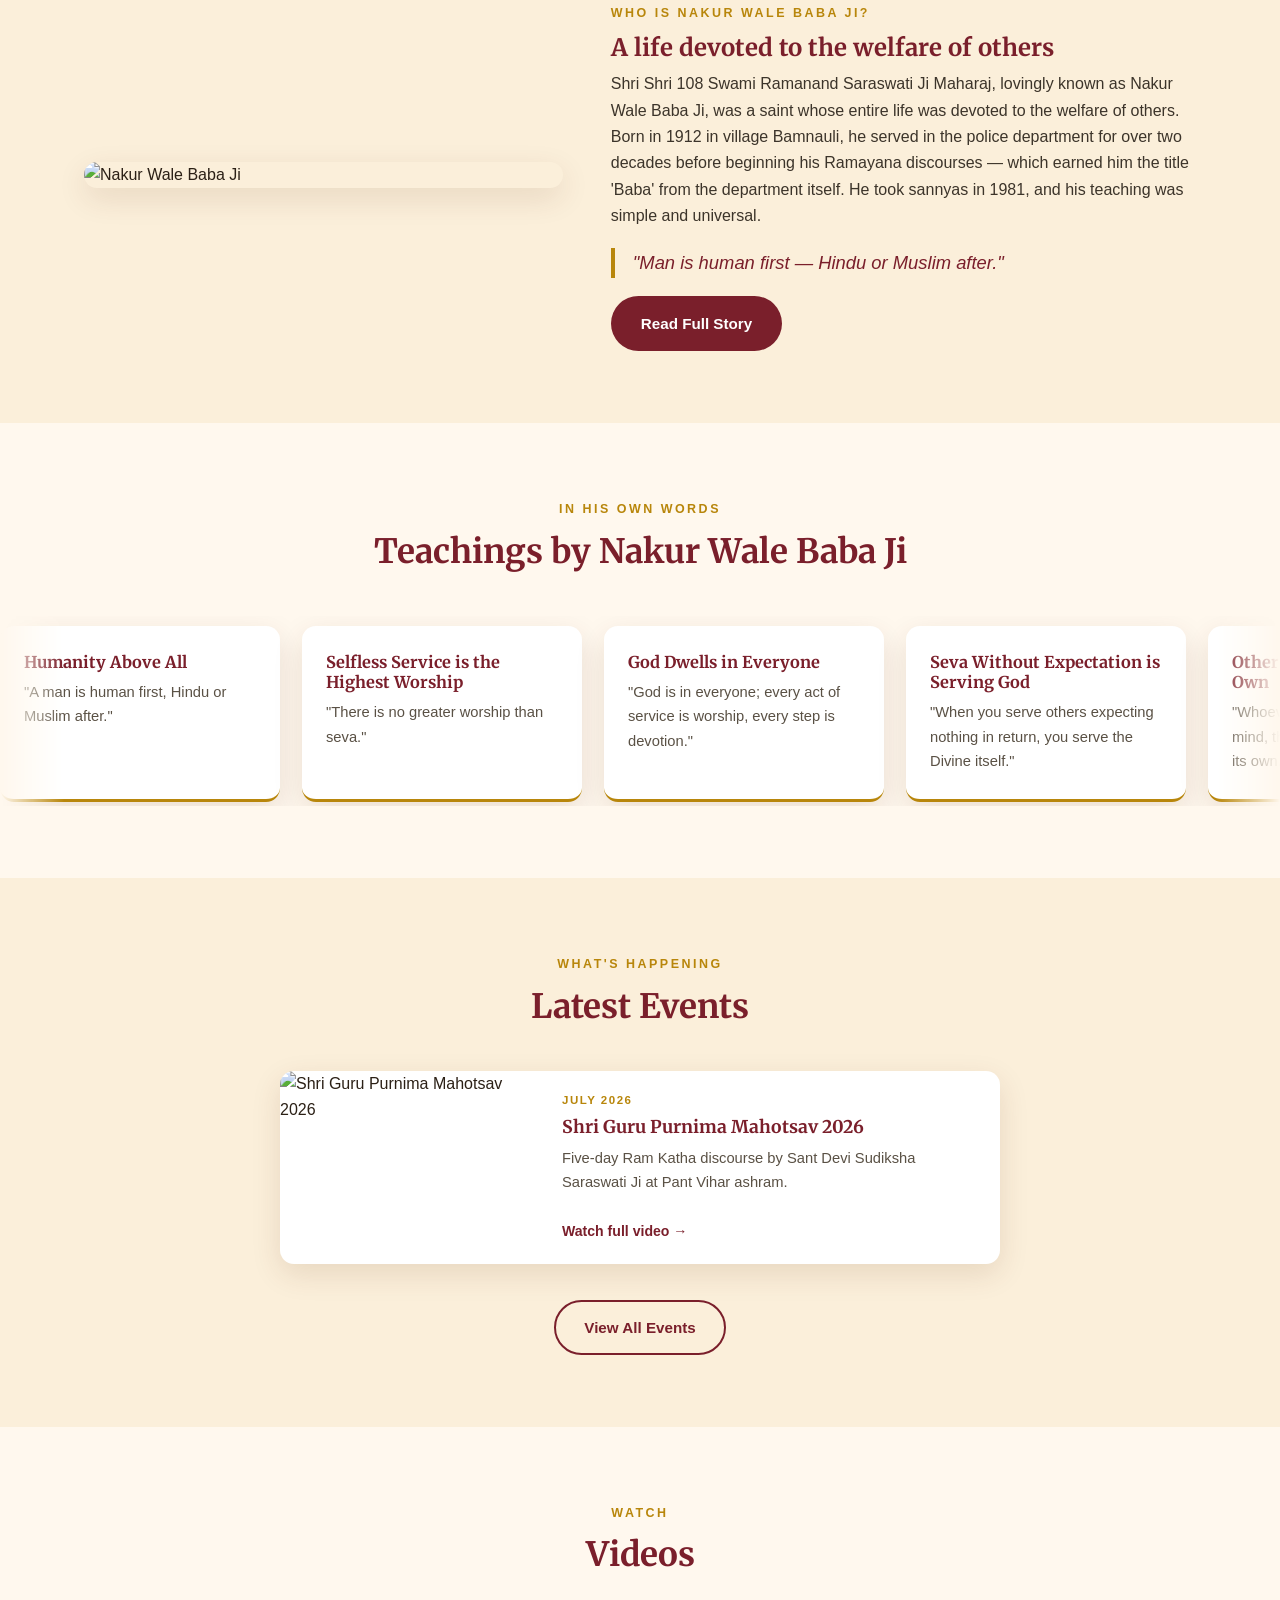
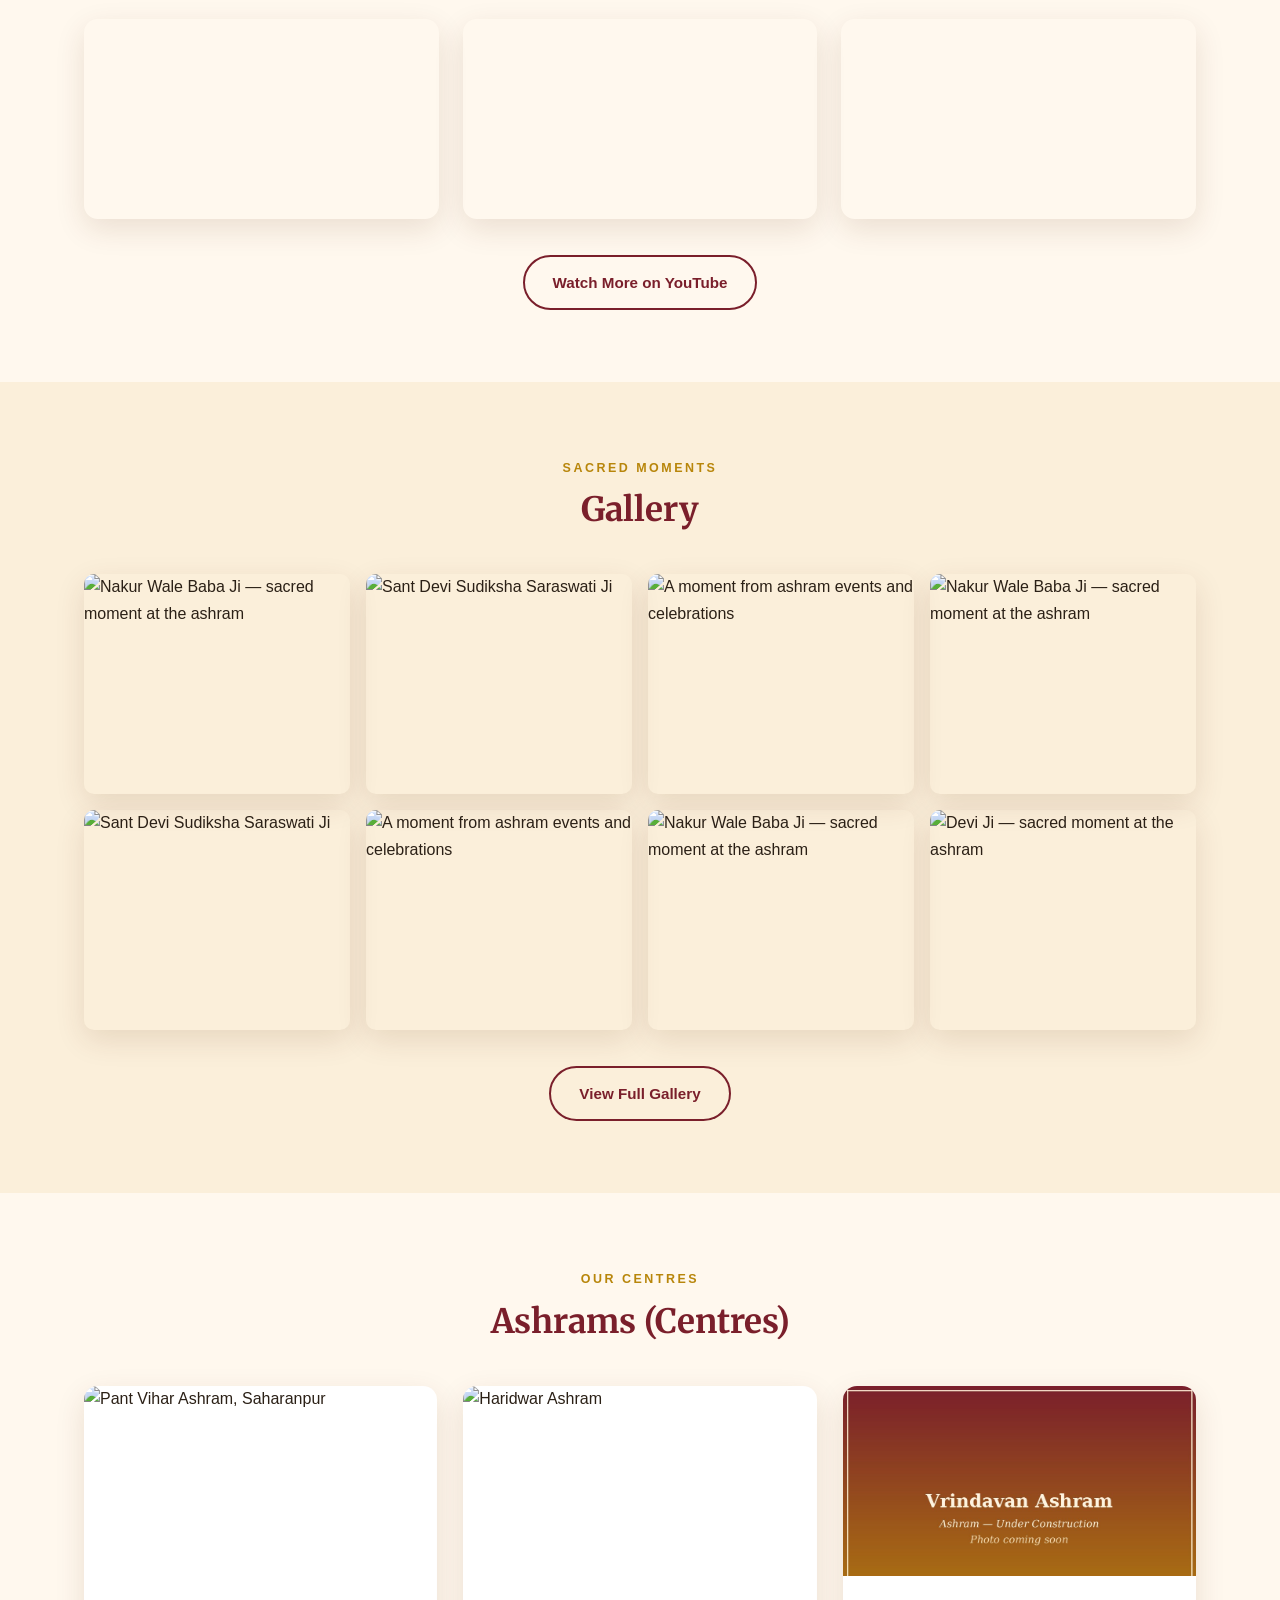
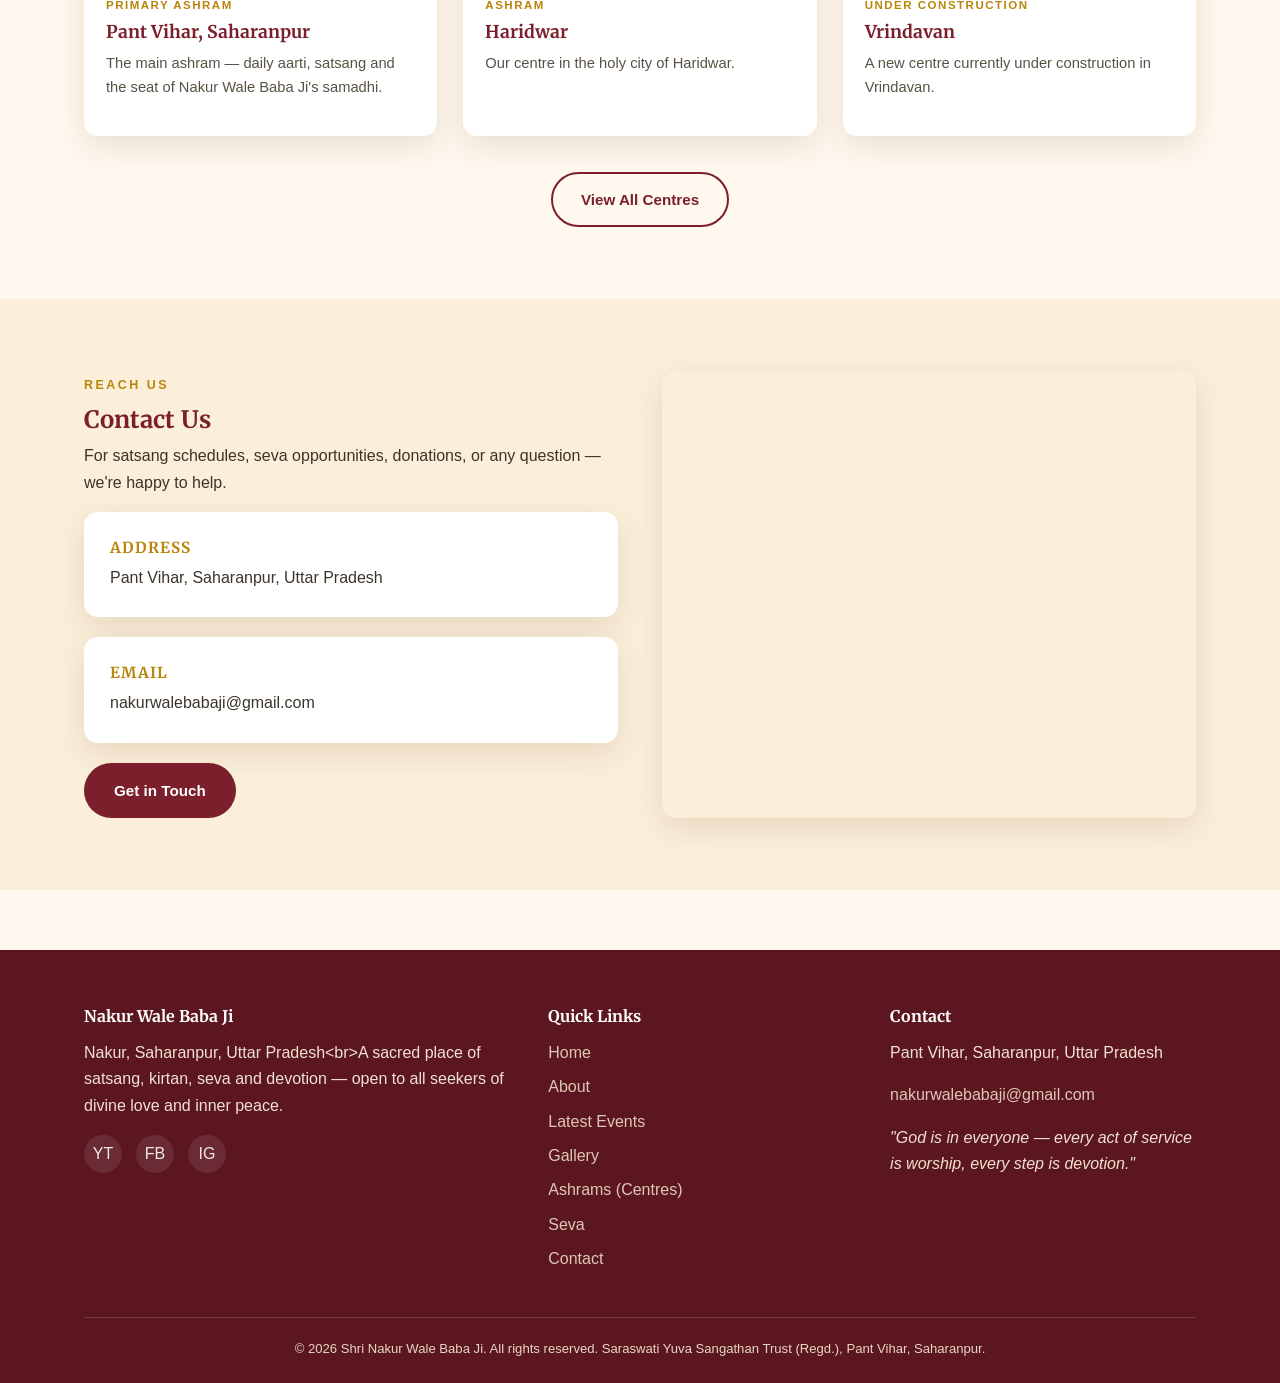
==== commit 1b86370c: "Add files via upload" ====
--- a/index.html
+++ b/index.html
@@ -17,7 +17,7 @@
       <img src="https://nakurwalebabaji.com/images/logo.png" alt="Nakur Wale Baba Ji" onerror="this.style.display='none'">
       <div class="brand-text">
         <div class="title" data-en="Nakur Wale Baba Ji" data-hi="नकुड़ वाले बाबा जी">Nakur Wale Baba Ji</div>
-        <div class="sub" data-en="Nakur, Saharanpur, Uttar Pradesh" data-hi="नकुड़, सहारनपुर, उत्तर प्रदेश">Nakur, Saharanpur, Uttar Pradesh</div>
+        <div class="sub" data-en="Saharanpur, Uttar Pradesh" data-hi="सहारनपुर, उत्तर प्रदेश">Saharanpur, Uttar Pradesh</div>
       </div>
     </a>
     <nav class="nav">
@@ -33,6 +33,15 @@
     <button class="nav-toggle" aria-label="Menu">&#9776;</button>
   </div>
 </header>
+
+<div class="ram-side-decor" aria-hidden="true">
+  <div class="ram-side-col left">
+    <div class="ram-side-track"><span>राम</span><span>राम</span><span>राम</span><span>राम</span><span>राम</span><span>राम</span><span>राम</span><span>राम</span><span>राम</span><span>राम</span><span>राम</span><span>राम</span><span>राम</span><span>राम</span><span>राम</span><span>राम</span><span>राम</span><span>राम</span><span>राम</span><span>राम</span></div>
+  </div>
+  <div class="ram-side-col right">
+    <div class="ram-side-track"><span>राम</span><span>राम</span><span>राम</span><span>राम</span><span>राम</span><span>राम</span><span>राम</span><span>राम</span><span>राम</span><span>राम</span><span>राम</span><span>राम</span><span>राम</span><span>राम</span><span>राम</span><span>राम</span><span>राम</span><span>राम</span><span>राम</span><span>राम</span></div>
+  </div>
+</div>
 
 <!-- 1. HERO -->
 <section class="hero">
